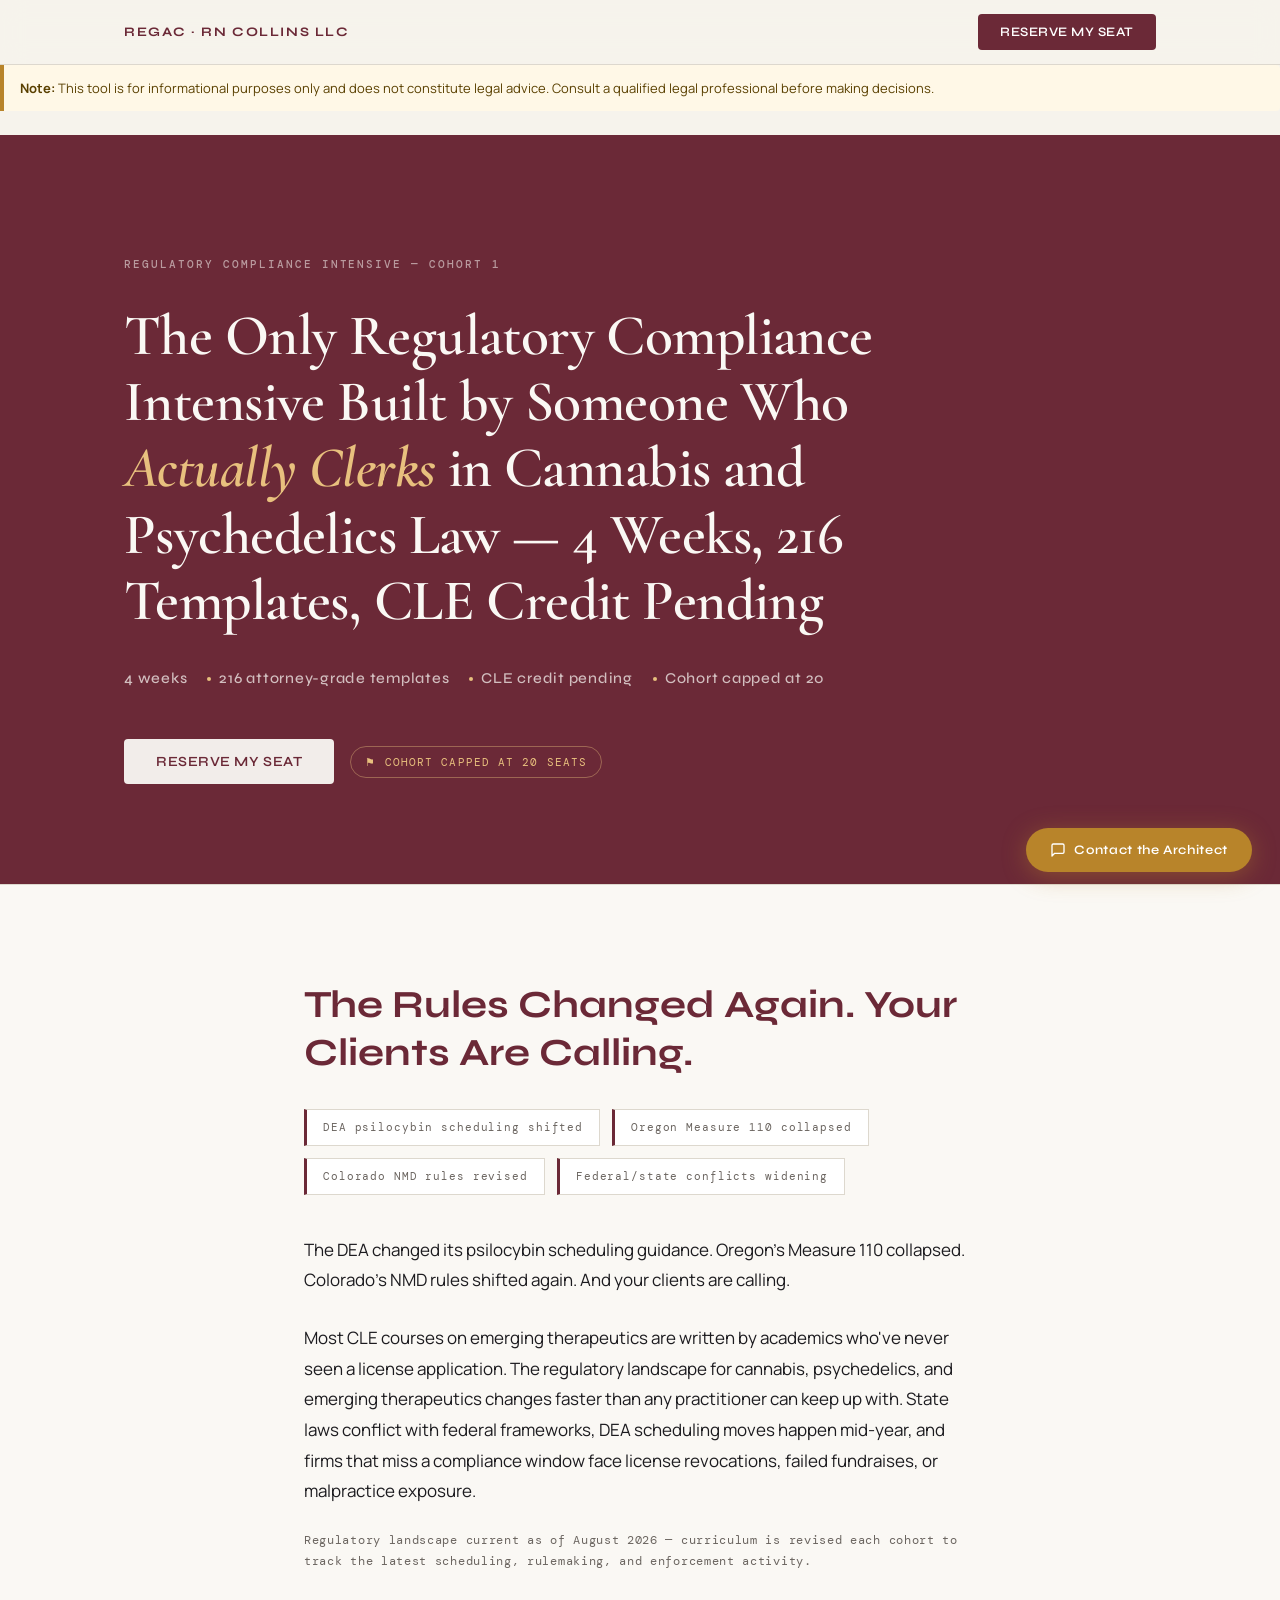
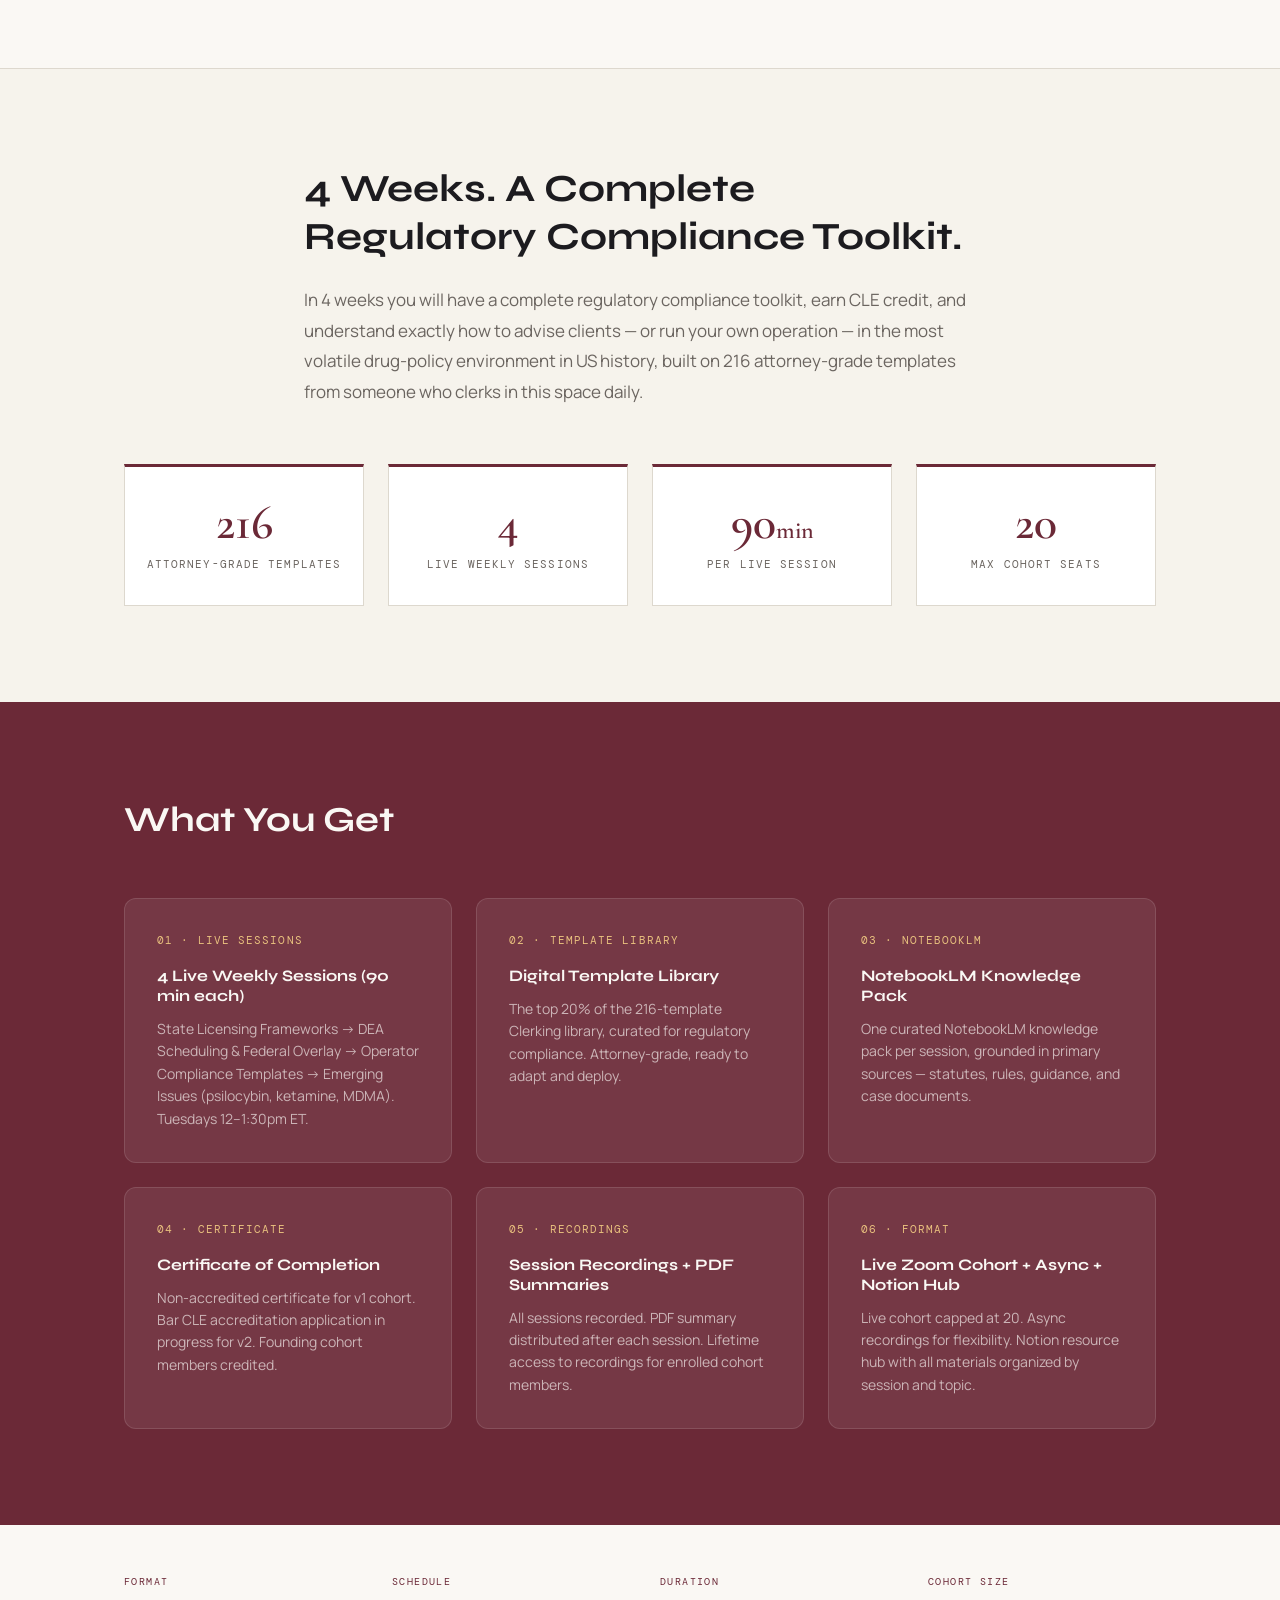
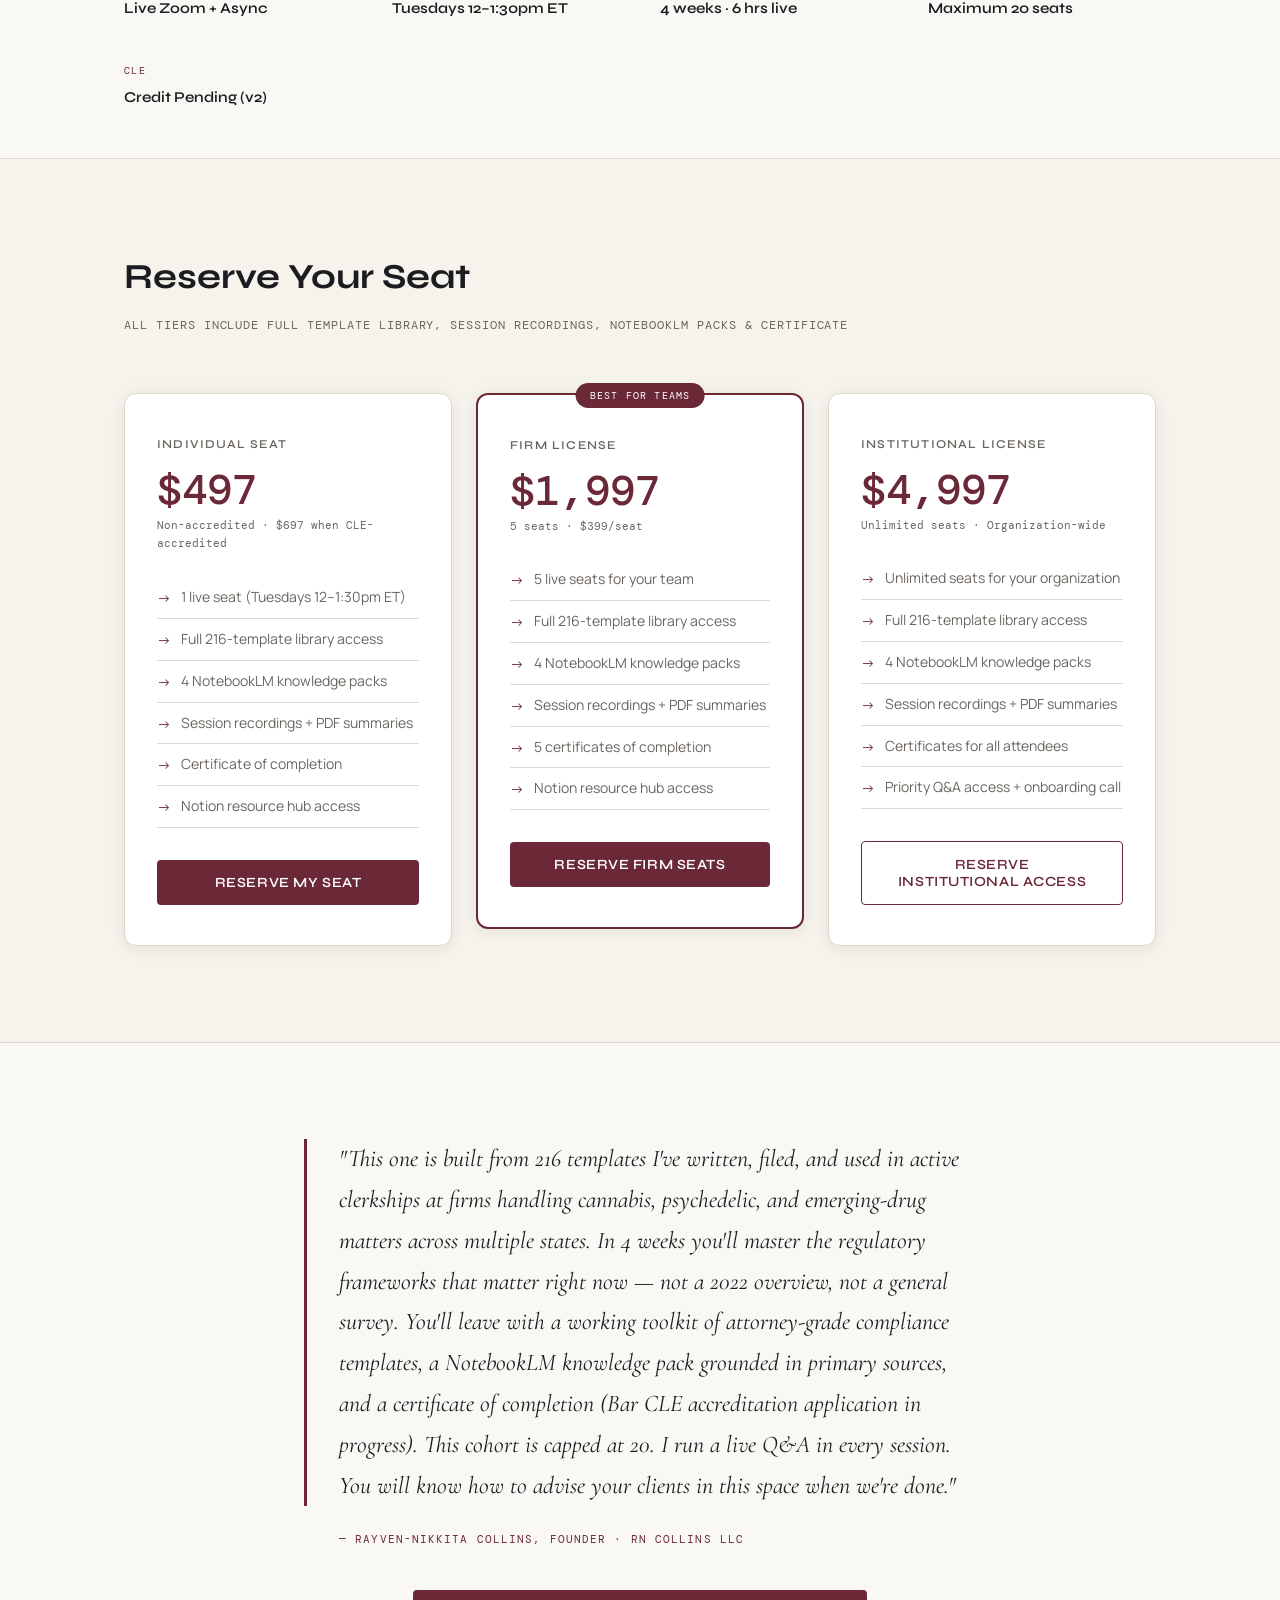
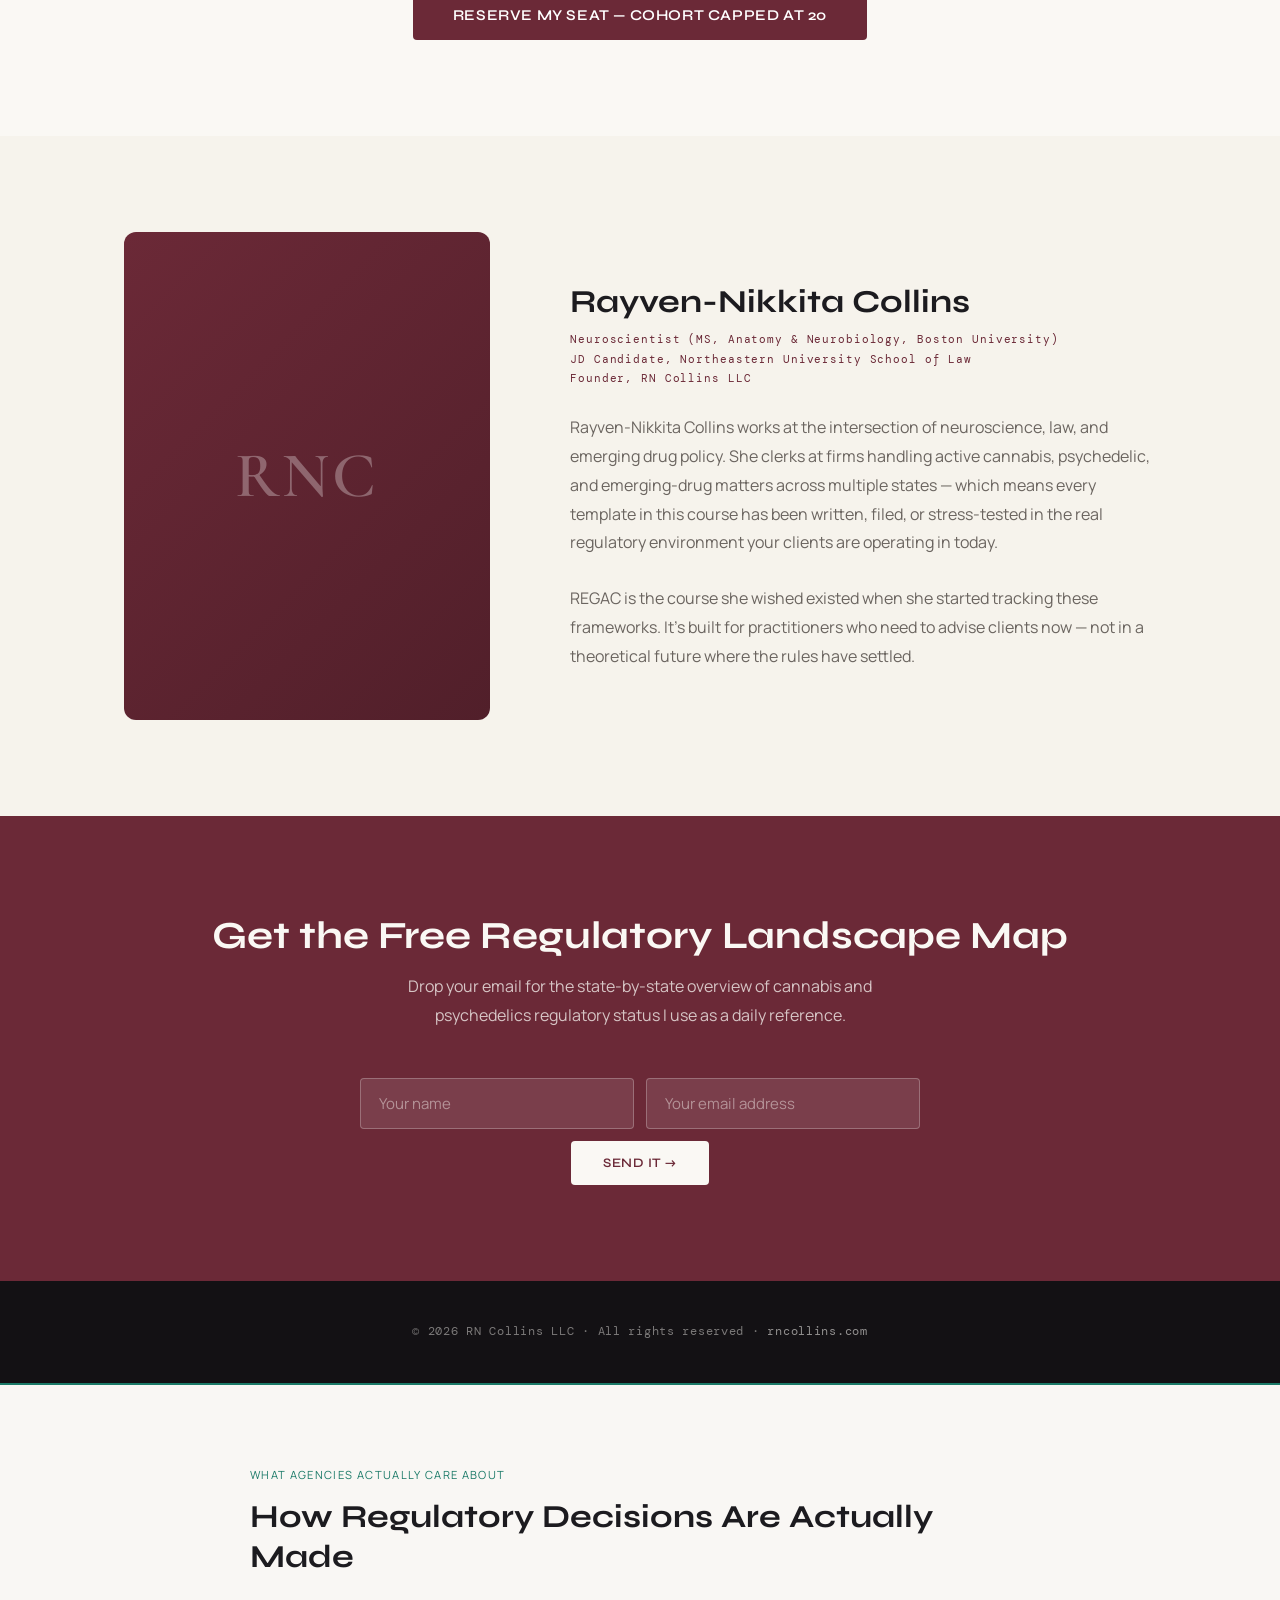
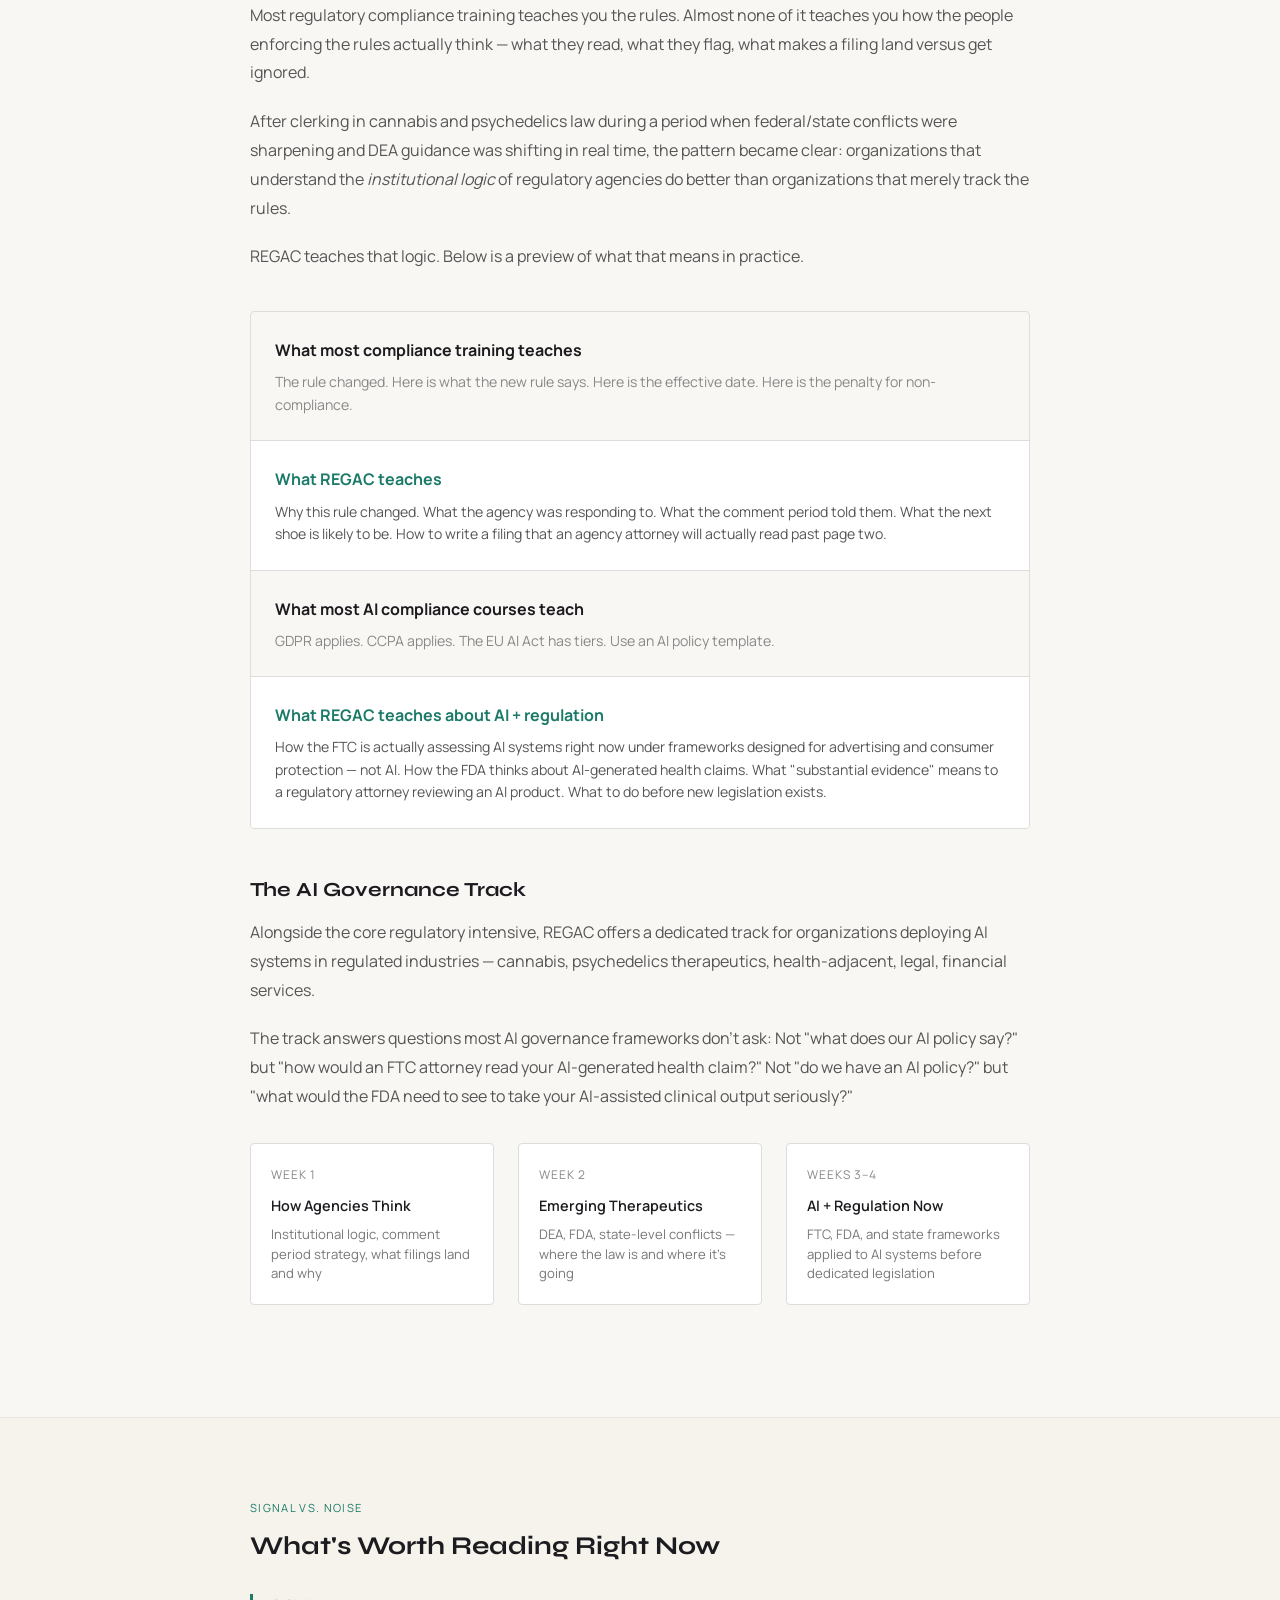
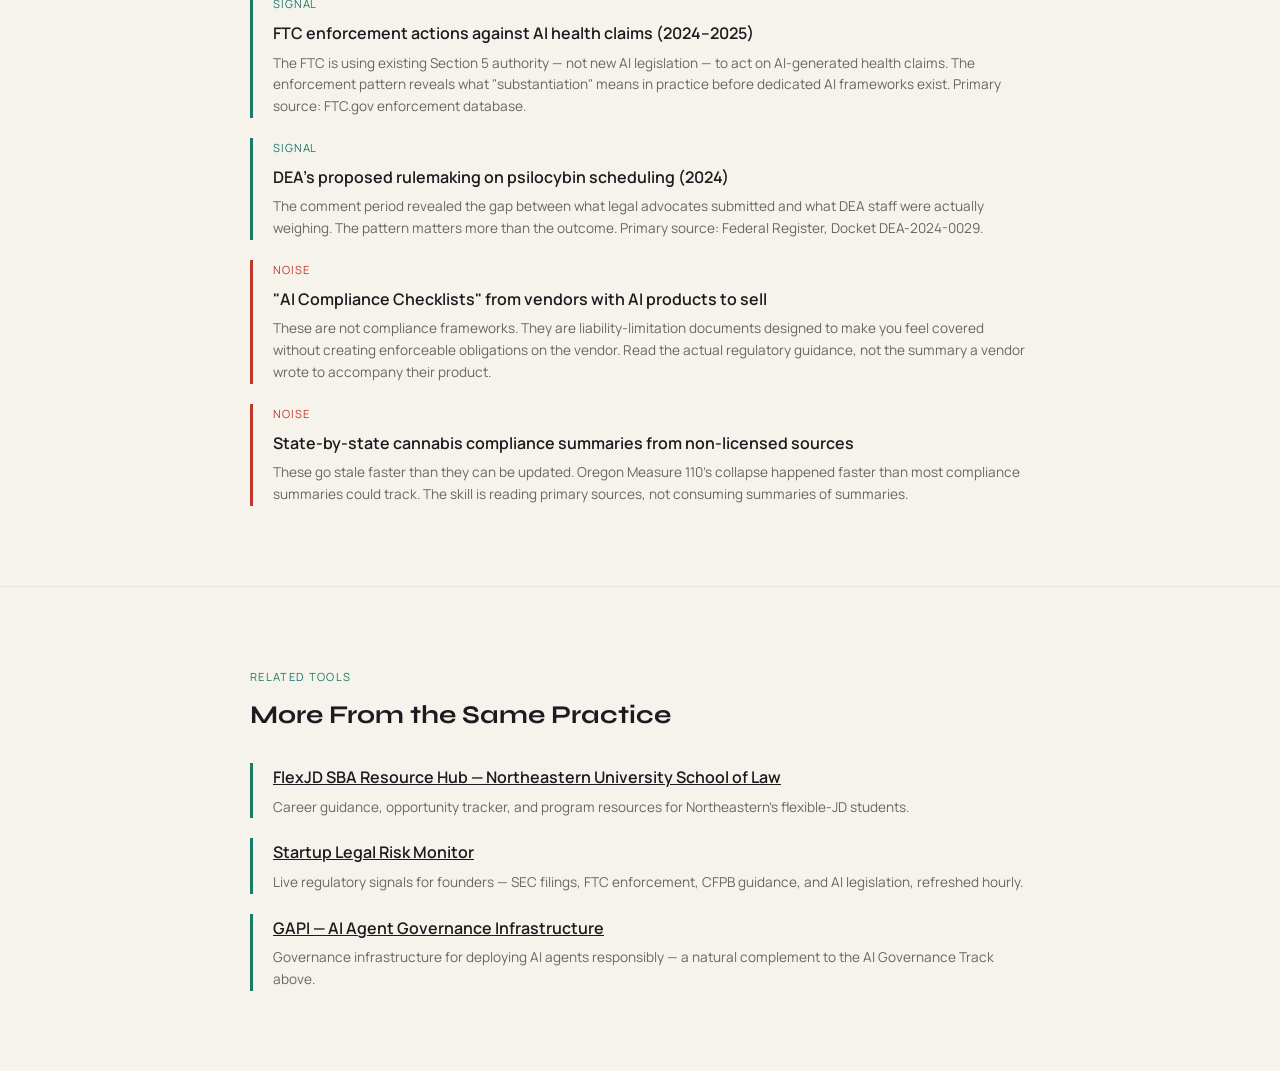
==== index.html @ f4c07471 "content: 8-dimension depth pass (freshness)" ====
<!DOCTYPE html>
<html lang="en">
<head>
  <meta charset="UTF-8" />
  <meta name="viewport" content="width=device-width, initial-scale=1.0" />
  <title>REGAC — Regulatory Compliance Intensive | RN Collins LLC</title>
  <meta name="description" content="REGAC Regulatory Compliance Intensive: a 4-week cannabis and psychedelics law program with 216 attorney-grade templates. CLE credit pending. RN Collins." />
  <meta property="og:title" content="REGAC — Regulatory Compliance Intensive | RN Collins LLC" />
  <meta property="og:description" content="REGAC Regulatory Compliance Intensive: a 4-week cannabis and psychedelics law program with 216 attorney-grade templates. CLE credit pending. RN Collins." />
  <meta property="og:type" content="website" />
  <meta property="og:url" content="https://regac-academy.vercel.app" />

  <!-- Analytics -->
  <script defer src="/_vercel/insights/script.js"></script>
  <script defer src="/_vercel/speed-insights/script.js"></script>
  <script async src="https://www.googletagmanager.com/gtag/js?id=G-XXXXXXXXXX"></script>
  <script>
    window.dataLayer = window.dataLayer || [];
    function gtag(){dataLayer.push(arguments);}
    gtag('js', new Date());
    gtag('config', 'G-XXXXXXXXXX');
  </script>

  <!-- Fonts -->
  <link rel="preconnect" href="https://fonts.googleapis.com" />
  <link rel="preconnect" href="https://fonts.gstatic.com" crossorigin />
  <link href="https://fonts.googleapis.com/css2?family=Cormorant+Garamond:ital,wght@0,300;0,400;0,500;0,600;0,700;1,400;1,600&family=Syne:wght@400;500;600;700;800&family=Manrope:wght@300;400;500;600;700&family=DM+Mono:wght@300;400;500&display=swap" rel="stylesheet" />

  <style>
    :root {
      --bg: #F6F3EC;
      --text: #1C1B1F;
      --brand: #6B2937;
      --brand-dark: #511f2a;
      --brand-light: #8a3446;
      --gold: #B8842A;
      --gold-dark: #9a6d21;
      --off-white: #FAF8F4;
      --muted: #6B6560;
      --border: #DDD8CE;
      --card-bg: #FFFFFF;
      --font-display: 'Cormorant Garamond', Georgia, serif;
      --font-ui: 'Syne', sans-serif;
      --font-body: 'Manrope', sans-serif;
      --font-mono: 'DM Mono', monospace;
      --radius: 4px;
      --radius-lg: 12px;
      --shadow: 0 2px 16px rgba(28,27,31,0.08);
      --shadow-lg: 0 8px 40px rgba(28,27,31,0.14);
    }

    *, *::before, *::after { box-sizing: border-box; margin: 0; padding: 0; }

    html { scroll-behavior: smooth; }

    body {
      background: var(--bg);
      color: var(--text);
      font-family: var(--font-body);
      font-size: 16px;
      line-height: 1.7;
      -webkit-font-smoothing: antialiased;
    }

    /* ── TYPOGRAPHY ── */
    h1 {
      font-family: var(--font-display);
      font-weight: 600;
      line-height: 1.15;
      letter-spacing: -0.01em;
    }
    h2, h3, h4 {
      font-family: var(--font-ui);
      font-weight: 700;
      line-height: 1.25;
    }
    p { line-height: 1.8; }

    /* ── LAYOUT ── */
    .container {
      max-width: 1080px;
      margin: 0 auto;
      padding: 0 24px;
    }
    .container--narrow {
      max-width: 720px;
      margin: 0 auto;
      padding: 0 24px;
    }

    section { padding: 96px 0; }

    /* ── BUTTONS ── */
    .btn {
      display: inline-flex;
      align-items: center;
      gap: 8px;
      font-family: var(--font-ui);
      font-size: 14px;
      font-weight: 600;
      letter-spacing: 0.04em;
      text-transform: uppercase;
      padding: 14px 32px;
      border-radius: var(--radius);
      border: none;
      cursor: pointer;
      transition: background 0.2s, transform 0.15s, box-shadow 0.2s;
      text-decoration: none;
    }
    .btn:active { transform: translateY(1px); }

    .btn--primary {
      background: var(--brand);
      color: #fff;
    }
    .btn--primary:hover { background: var(--brand-dark); box-shadow: 0 4px 20px rgba(107,41,55,0.35); }

    .btn--outline {
      background: transparent;
      color: var(--brand);
      border: 1.5px solid var(--brand);
    }
    .btn--outline:hover { background: var(--brand); color: #fff; }

    .btn--ghost {
      background: transparent;
      color: #fff;
      border: 1.5px solid rgba(255,255,255,0.5);
    }
    .btn--ghost:hover { background: rgba(255,255,255,0.1); }

    .btn--gold {
      background: var(--gold);
      color: #fff;
    }
    .btn--gold:hover { background: var(--gold-dark); box-shadow: 0 4px 20px rgba(184,132,42,0.35); }

    /* ── NAV ── */
    .nav {
      position: sticky;
      top: 0;
      z-index: 100;
      background: rgba(246,243,236,0.92);
      backdrop-filter: blur(12px);
      border-bottom: 1px solid var(--border);
    }
    .nav__inner {
      display: flex;
      align-items: center;
      justify-content: space-between;
      height: 64px;
    }
    .nav__logo {
      font-family: var(--font-ui);
      font-size: 13px;
      font-weight: 700;
      letter-spacing: 0.12em;
      text-transform: uppercase;
      color: var(--brand);
      text-decoration: none;
    }
    .nav__cta { font-size: 13px; padding: 10px 22px; }

    /* ── HERO ── */
    .hero {
      background: var(--brand);
      color: #FAF8F4;
      padding: 120px 0 100px;
    }
    .hero__eyebrow {
      font-family: var(--font-mono);
      font-size: 11px;
      font-weight: 500;
      letter-spacing: 0.18em;
      text-transform: uppercase;
      color: rgba(250,248,244,0.55);
      margin-bottom: 28px;
    }
    .hero h1 {
      font-size: clamp(2.2rem, 5vw, 3.6rem);
      color: #FAF8F4;
      max-width: 840px;
      margin-bottom: 32px;
    }
    .hero h1 em {
      font-style: italic;
      color: #e8c07e;
    }
    .hero__sub {
      font-family: var(--font-ui);
      font-size: 15px;
      font-weight: 500;
      letter-spacing: 0.05em;
      color: rgba(250,248,244,0.72);
      margin-bottom: 48px;
      display: flex;
      flex-wrap: wrap;
      gap: 20px;
      align-items: center;
    }
    .hero__sub span {
      display: flex;
      align-items: center;
      gap: 8px;
    }
    .hero__sub span::before {
      content: '';
      display: inline-block;
      width: 4px;
      height: 4px;
      border-radius: 50%;
      background: #e8c07e;
    }
    .hero__sub span:first-child::before { display: none; }
    .hero__actions {
      display: flex;
      gap: 16px;
      flex-wrap: wrap;
      align-items: center;
    }
    .hero__urgency {
      font-family: var(--font-mono);
      font-size: 11px;
      letter-spacing: 0.1em;
      text-transform: uppercase;
      color: #e8c07e;
      border: 1px solid rgba(232,192,126,0.4);
      padding: 6px 14px;
      border-radius: 20px;
    }

    /* ── PAIN SECTION ── */
    .pain {
      background: var(--off-white);
      border-top: 1px solid var(--border);
      border-bottom: 1px solid var(--border);
    }
    .pain h2 {
      font-size: clamp(1.6rem, 3vw, 2.4rem);
      color: var(--brand);
      margin-bottom: 32px;
    }
    .pain p { color: var(--text); font-size: 17px; }
    .pain__ticker {
      display: flex;
      flex-wrap: wrap;
      gap: 12px;
      margin-bottom: 40px;
    }
    .ticker-pill {
      font-family: var(--font-mono);
      font-size: 11px;
      letter-spacing: 0.08em;
      background: #fff;
      border: 1px solid var(--border);
      border-left: 3px solid var(--brand);
      padding: 8px 16px;
      color: var(--muted);
    }

    /* ── PROMISE SECTION ── */
    .promise {
      background: var(--bg);
    }
    .promise h2 {
      font-size: clamp(1.6rem, 3vw, 2.4rem);
      margin-bottom: 24px;
    }
    .promise p { font-size: 17px; color: var(--muted); }
    .promise__stat-row {
      display: grid;
      grid-template-columns: repeat(auto-fit, minmax(160px, 1fr));
      gap: 24px;
      margin-top: 56px;
    }
    .stat-card {
      text-align: center;
      padding: 32px 16px;
      background: var(--card-bg);
      border: 1px solid var(--border);
      border-top: 3px solid var(--brand);
    }
    .stat-card__number {
      font-family: var(--font-display);
      font-size: 3rem;
      font-weight: 600;
      color: var(--brand);
      line-height: 1;
      margin-bottom: 8px;
    }
    .stat-card__label {
      font-family: var(--font-mono);
      font-size: 11px;
      letter-spacing: 0.1em;
      text-transform: uppercase;
      color: var(--muted);
    }

    /* ── DELIVERABLES ── */
    .deliverables { background: var(--brand); color: #FAF8F4; }
    .deliverables h2 {
      font-size: clamp(1.6rem, 3vw, 2.2rem);
      color: #FAF8F4;
      margin-bottom: 56px;
    }
    .deliverables__grid {
      display: grid;
      grid-template-columns: repeat(auto-fit, minmax(300px, 1fr));
      gap: 24px;
    }
    .deliv-card {
      background: rgba(255,255,255,0.07);
      border: 1px solid rgba(255,255,255,0.12);
      padding: 32px;
      border-radius: var(--radius-lg);
      transition: background 0.2s;
    }
    .deliv-card:hover { background: rgba(255,255,255,0.11); }
    .deliv-card__icon {
      font-family: var(--font-mono);
      font-size: 11px;
      letter-spacing: 0.1em;
      text-transform: uppercase;
      color: #e8c07e;
      margin-bottom: 16px;
    }
    .deliv-card h3 {
      font-size: 16px;
      color: #FAF8F4;
      margin-bottom: 12px;
      font-family: var(--font-ui);
    }
    .deliv-card p {
      font-size: 14px;
      color: rgba(250,248,244,0.65);
      line-height: 1.6;
    }

    /* ── FORMAT BANNER ── */
    .format-banner {
      background: var(--off-white);
      padding: 48px 0;
      border-bottom: 1px solid var(--border);
    }
    .format-banner__inner {
      display: flex;
      flex-wrap: wrap;
      gap: 40px;
      align-items: flex-start;
    }
    .format-item {
      flex: 1;
      min-width: 200px;
    }
    .format-item__label {
      font-family: var(--font-mono);
      font-size: 10px;
      letter-spacing: 0.14em;
      text-transform: uppercase;
      color: var(--brand);
      margin-bottom: 6px;
    }
    .format-item__value {
      font-family: var(--font-ui);
      font-size: 15px;
      font-weight: 600;
      color: var(--text);
    }

    /* ── PRICING ── */
    .pricing { background: var(--bg); }
    .pricing h2 {
      font-size: clamp(1.6rem, 3vw, 2.2rem);
      margin-bottom: 16px;
    }
    .pricing__sub {
      font-family: var(--font-mono);
      font-size: 12px;
      letter-spacing: 0.08em;
      text-transform: uppercase;
      color: var(--muted);
      margin-bottom: 56px;
    }
    .pricing__grid {
      display: grid;
      grid-template-columns: repeat(auto-fit, minmax(280px, 1fr));
      gap: 24px;
      align-items: start;
    }
    .price-card {
      background: var(--card-bg);
      border: 1px solid var(--border);
      padding: 40px 32px;
      border-radius: var(--radius-lg);
      box-shadow: var(--shadow);
      transition: box-shadow 0.2s, transform 0.2s;
      position: relative;
    }
    .price-card:hover { box-shadow: var(--shadow-lg); transform: translateY(-3px); }
    .price-card--featured {
      border-color: var(--brand);
      border-width: 2px;
    }
    .price-card__badge {
      position: absolute;
      top: -12px;
      left: 50%;
      transform: translateX(-50%);
      background: var(--brand);
      color: #fff;
      font-family: var(--font-mono);
      font-size: 10px;
      letter-spacing: 0.12em;
      text-transform: uppercase;
      padding: 4px 14px;
      border-radius: 20px;
      white-space: nowrap;
    }
    .price-card__tier {
      font-family: var(--font-ui);
      font-size: 12px;
      font-weight: 600;
      letter-spacing: 0.1em;
      text-transform: uppercase;
      color: var(--muted);
      margin-bottom: 16px;
    }
    .price-card__price {
      font-family: var(--font-mono);
      font-size: 2.6rem;
      font-weight: 500;
      color: var(--brand);
      line-height: 1;
      margin-bottom: 4px;
    }
    .price-card__note {
      font-family: var(--font-mono);
      font-size: 11px;
      color: var(--muted);
      margin-bottom: 24px;
    }
    .price-card__features {
      list-style: none;
      margin-bottom: 32px;
    }
    .price-card__features li {
      font-size: 14px;
      color: var(--muted);
      padding: 8px 0;
      border-bottom: 1px solid var(--border);
      display: flex;
      align-items: flex-start;
      gap: 10px;
    }
    .price-card__features li::before {
      content: '→';
      color: var(--brand);
      flex-shrink: 0;
      margin-top: 1px;
    }
    .price-card .btn { width: 100%; justify-content: center; }

    /* ── PULL QUOTE ── */
    .pullquote { background: var(--off-white); border-top: 1px solid var(--border); }
    .pullquote blockquote {
      font-family: var(--font-display);
      font-size: clamp(1.15rem, 2.5vw, 1.5rem);
      font-style: italic;
      line-height: 1.7;
      color: var(--text);
      border-left: 3px solid var(--brand);
      padding-left: 32px;
      margin-bottom: 24px;
    }
    .pullquote__attr {
      font-family: var(--font-mono);
      font-size: 11px;
      letter-spacing: 0.1em;
      text-transform: uppercase;
      color: var(--brand);
      padding-left: 35px;
    }

    /* ── ABOUT ── */
    .about { background: var(--bg); }
    .about__inner {
      display: grid;
      grid-template-columns: 1fr 1.6fr;
      gap: 80px;
      align-items: center;
    }
    .about__left {}
    .about__avatar-placeholder {
      width: 100%;
      aspect-ratio: 3/4;
      background: linear-gradient(135deg, var(--brand) 0%, var(--brand-dark) 100%);
      border-radius: var(--radius-lg);
      display: flex;
      align-items: center;
      justify-content: center;
      font-family: var(--font-display);
      font-size: 4rem;
      font-weight: 600;
      color: rgba(255,255,255,0.3);
      letter-spacing: 0.05em;
    }
    .about h2 {
      font-size: clamp(1.4rem, 3vw, 2rem);
      margin-bottom: 8px;
    }
    .about__credentials {
      font-family: var(--font-mono);
      font-size: 11px;
      letter-spacing: 0.08em;
      color: var(--brand);
      margin-bottom: 24px;
      line-height: 1.8;
    }
    .about p { font-size: 16px; color: var(--muted); }

    /* ── EMAIL CAPTURE ── */
    .email-capture { background: var(--brand); color: #FAF8F4; text-align: center; }
    .email-capture h2 {
      font-size: clamp(1.6rem, 3vw, 2.4rem);
      color: #FAF8F4;
      margin-bottom: 12px;
    }
    .email-capture__sub {
      font-size: 16px;
      color: rgba(250,248,244,0.75);
      margin-bottom: 48px;
      max-width: 540px;
      margin-left: auto;
      margin-right: auto;
    }
    .capture-form {
      display: flex;
      flex-wrap: wrap;
      gap: 12px;
      justify-content: center;
      max-width: 560px;
      margin: 0 auto;
    }
    .capture-form input {
      flex: 1;
      min-width: 200px;
      padding: 14px 18px;
      border: 1px solid rgba(255,255,255,0.25);
      background: rgba(255,255,255,0.1);
      color: #FAF8F4;
      font-family: var(--font-body);
      font-size: 15px;
      border-radius: var(--radius);
      outline: none;
      transition: border-color 0.2s, background 0.2s;
    }
    .capture-form input::placeholder { color: rgba(250,248,244,0.45); }
    .capture-form input:focus {
      border-color: rgba(255,255,255,0.6);
      background: rgba(255,255,255,0.14);
    }
    .capture-form .btn {
      background: #FAF8F4;
      color: var(--brand);
      font-size: 13px;
      white-space: nowrap;
    }
    .capture-form .btn:hover { background: #fff; }
    .success-msg {
      display: none;
      font-family: var(--font-mono);
      font-size: 13px;
      letter-spacing: 0.06em;
      color: #e8c07e;
      margin-top: 20px;
      padding: 12px 20px;
      border: 1px solid rgba(232,192,126,0.4);
      border-radius: var(--radius);
      background: rgba(232,192,126,0.08);
    }

    /* ── FOOTER ── */
    footer {
      background: #131114;
      color: rgba(250,248,244,0.45);
      text-align: center;
      padding: 40px 24px;
    }
    footer p {
      font-family: var(--font-mono);
      font-size: 12px;
      letter-spacing: 0.06em;
    }
    footer a { color: rgba(250,248,244,0.55); text-decoration: none; }
    footer a:hover { color: #FAF8F4; }

    /* ── FIXED CONTACT BUTTON ── */
    .contact-fab {
      position: fixed;
      bottom: 28px;
      right: 28px;
      z-index: 200;
      background: var(--gold);
      color: #fff;
      font-family: var(--font-ui);
      font-size: 13px;
      font-weight: 600;
      letter-spacing: 0.05em;
      padding: 14px 24px;
      border-radius: 40px;
      border: none;
      cursor: pointer;
      box-shadow: 0 4px 24px rgba(184,132,42,0.4);
      transition: background 0.2s, box-shadow 0.2s, transform 0.15s;
      display: flex;
      align-items: center;
      gap: 8px;
    }
    .contact-fab:hover {
      background: var(--gold-dark);
      box-shadow: 0 6px 32px rgba(184,132,42,0.5);
      transform: translateY(-2px);
    }
    .contact-fab svg { width: 16px; height: 16px; }

    /* ── MODAL ── */
    .modal-overlay {
      display: none;
      position: fixed;
      inset: 0;
      z-index: 300;
      background: rgba(28,27,31,0.55);
      backdrop-filter: blur(6px);
      align-items: center;
      justify-content: center;
      padding: 20px;
    }
    .modal-overlay.is-open { display: flex; }

    .modal {
      background: var(--off-white);
      border-radius: var(--radius-lg);
      padding: 48px 40px;
      width: 100%;
      max-width: 480px;
      position: relative;
      box-shadow: 0 24px 80px rgba(28,27,31,0.25);
      animation: modalIn 0.22s ease;
    }
    @keyframes modalIn {
      from { opacity: 0; transform: translateY(16px) scale(0.98); }
      to { opacity: 1; transform: translateY(0) scale(1); }
    }
    .modal__close {
      position: absolute;
      top: 16px;
      right: 16px;
      width: 32px;
      height: 32px;
      background: none;
      border: none;
      cursor: pointer;
      color: var(--muted);
      font-size: 20px;
      display: flex;
      align-items: center;
      justify-content: center;
      border-radius: 50%;
      transition: background 0.15s, color 0.15s;
    }
    .modal__close:hover { background: var(--border); color: var(--text); }
    .modal__eyebrow {
      font-family: var(--font-mono);
      font-size: 10px;
      letter-spacing: 0.14em;
      text-transform: uppercase;
      color: var(--brand);
      margin-bottom: 10px;
    }
    .modal h2 {
      font-size: 1.5rem;
      margin-bottom: 8px;
    }
    .modal__sub {
      font-size: 14px;
      color: var(--muted);
      margin-bottom: 32px;
      line-height: 1.6;
    }
    .modal__urgency {
      font-family: var(--font-mono);
      font-size: 11px;
      letter-spacing: 0.08em;
      background: rgba(107,41,55,0.07);
      border: 1px solid rgba(107,41,55,0.2);
      color: var(--brand);
      padding: 8px 14px;
      border-radius: var(--radius);
      margin-bottom: 24px;
      text-align: center;
    }

    /* Form styles */
    .form-group { margin-bottom: 16px; }
    .form-group label {
      display: block;
      font-family: var(--font-ui);
      font-size: 12px;
      font-weight: 600;
      letter-spacing: 0.06em;
      text-transform: uppercase;
      color: var(--text);
      margin-bottom: 6px;
    }
    .form-group label span { color: var(--muted); font-weight: 400; }
    .form-group input,
    .form-group textarea {
      width: 100%;
      padding: 12px 16px;
      border: 1px solid var(--border);
      background: #fff;
      font-family: var(--font-body);
      font-size: 15px;
      color: var(--text);
      border-radius: var(--radius);
      outline: none;
      transition: border-color 0.2s;
    }
    .form-group input:focus,
    .form-group textarea:focus { border-color: var(--brand); }
    .form-group textarea { min-height: 100px; resize: vertical; }
    .modal .btn { width: 100%; justify-content: center; margin-top: 4px; }

    .modal__success {
      display: none;
      text-align: center;
      padding: 20px 0;
    }
    .modal__success__icon {
      font-size: 2.5rem;
      margin-bottom: 16px;
    }
    .modal__success h3 {
      font-family: var(--font-ui);
      font-size: 1.2rem;
      margin-bottom: 8px;
    }
    .modal__success p { font-size: 14px; color: var(--muted); }

    .modal__error {
      display: none;
      font-size: 13px;
      color: #c0392b;
      margin-top: 8px;
      padding: 8px 12px;
      background: #fdf0ef;
      border: 1px solid #f5c6c3;
      border-radius: var(--radius);
    }

    /* ── RESPONSIVE ── */
    @media (max-width: 768px) {
      section { padding: 72px 0; }
      .hero { padding: 80px 0 72px; }
      .about__inner { grid-template-columns: 1fr; gap: 40px; }
      .about__avatar-placeholder { aspect-ratio: 3/2; max-height: 280px; }
      .modal { padding: 36px 24px; }
      .contact-fab { bottom: 20px; right: 20px; }
      .nav__logo { font-size: 11px; }
    }
    @media (max-width: 480px) {
      .hero h1 { font-size: 1.85rem; }
      .pricing__grid { grid-template-columns: 1fr; }
      .deliverables__grid { grid-template-columns: 1fr; }
    }
  </style>
<script>(function(){var p=new URLSearchParams(location.search),u={};['utm_source','utm_medium','utm_campaign','utm_content','utm_term'].forEach(function(k){if(p.get(k))u[k]=p.get(k);});if(Object.keys(u).length)sessionStorage.setItem('rn_utm',JSON.stringify(u));window._getUTM=function(){try{return JSON.parse(sessionStorage.getItem('rn_utm')||'{}')}catch(e){return{}}};window.addEventListener('load',function(){fetch('/api/track',{method:'POST',headers:{'Content-Type':'application/json'},body:JSON.stringify({event:'page_view',source:'regac-academy',referrer:document.referrer||'direct',utm:window._getUTM()})}).catch(function(){});}); var ms=[25,50,75,90],fired={};window.addEventListener('scroll',function(){var h=document.body.scrollHeight-window.innerHeight;if(h<=0)return;var pct=Math.round((window.scrollY/h)*100);ms.forEach(function(m){if(pct>=m&&!fired[m]){fired[m]=1;fetch('/api/track',{method:'POST',headers:{'Content-Type':'application/json'},body:JSON.stringify({event:'scroll_depth',source:'regac-academy',depth:m+'%'})}).catch(function(){});}});},{{passive:true}});})()</script>
<script type="application/ld+json">{"@context": "https://schema.org", "@graph": [{"@type": "Person", "@id": "https://rn-portfolio-khaki.vercel.app/#rn-collins", "name": "RN Collins", "jobTitle": "AI Educator & Consultant", "url": "https://rn-portfolio-khaki.vercel.app", "sameAs": ["https://linkedin.com/in/rn-collins"]}, {"@type": "WebPage", "name": "REGAC \u2014 Regulatory Compliance Intensive | RN Collins LLC \u2014 RN Collins", "url": "https://regac-academy.vercel.app/", "author": {"@id": "https://rn-portfolio-khaki.vercel.app/#rn-collins"}}]}</script>
<link rel="sitemap" type="application/xml" href="/sitemap.xml"/>
</head>
<body>

<!-- ── NAV ── -->
<nav class="nav">
  <div class="container nav__inner">
    <a href="#" class="nav__logo">REGAC · RN Collins LLC</a>
    <button class="btn btn--primary nav__cta" onclick="openEnrollModal()">Reserve My Seat</button>
  </div>
</nav>
<div style="background:#FFF8E7;border-left:4px solid #B8842A;padding:12px 16px;margin-bottom:24px;font-size:13px;color:#5A4000;border-radius:0 4px 4px 0;">
  <strong>Note:</strong> This tool is for informational purposes only and does not constitute legal advice. Consult a qualified legal professional before making decisions.
</div>

<!-- ── HERO ── -->
<section class="hero">
  <div class="container">
    <p class="hero__eyebrow">Regulatory Compliance Intensive — Cohort 1</p>
    <h1>The Only Regulatory Compliance Intensive Built by Someone Who <em>Actually Clerks</em> in Cannabis and Psychedelics Law — 4 Weeks, 216 Templates, CLE Credit Pending</h1>
    <div class="hero__sub">
      <span>4 weeks</span>
      <span>216 attorney-grade templates</span>
      <span>CLE credit pending</span>
      <span>Cohort capped at 20</span>
    </div>
    <div class="hero__actions">
      <button class="btn btn--ghost" style="background:rgba(250,248,244,0.95);color:var(--brand);border:none;font-size:14px;" onclick="openEnrollModal()">Reserve My Seat</button>
      <span class="hero__urgency">⚑ Cohort capped at 20 seats</span>
    </div>
  </div>
</section>

<!-- ── PAIN / PROBLEM ── -->
<section class="pain">
  <div class="container--narrow">
    <h2>The Rules Changed Again. Your Clients Are Calling.</h2>
    <div class="pain__ticker">
      <div class="ticker-pill">DEA psilocybin scheduling shifted</div>
      <div class="ticker-pill">Oregon Measure 110 collapsed</div>
      <div class="ticker-pill">Colorado NMD rules revised</div>
      <div class="ticker-pill">Federal/state conflicts widening</div>
    </div>
    <p>The DEA changed its psilocybin scheduling guidance. Oregon's Measure 110 collapsed. Colorado's NMD rules shifted again. And your clients are calling.</p>
    <br />
    <p>Most CLE courses on emerging therapeutics are written by academics who've never seen a license application. The regulatory landscape for cannabis, psychedelics, and emerging therapeutics changes faster than any practitioner can keep up with. State laws conflict with federal frameworks, DEA scheduling moves happen mid-year, and firms that miss a compliance window face license revocations, failed fundraises, or malpractice exposure.</p>
    <p style="font-family:var(--font-mono);font-size:.72rem;letter-spacing:.06em;color:var(--muted);margin-top:1.5rem">Regulatory landscape current as of August 2026 — curriculum is revised each cohort to track the latest scheduling, rulemaking, and enforcement activity.</p>
  </div>
</section>

<!-- ── PROMISE ── -->
<section class="promise">
  <div class="container--narrow">
    <h2>4 Weeks. A Complete Regulatory Compliance Toolkit.</h2>
    <p>In 4 weeks you will have a complete regulatory compliance toolkit, earn CLE credit, and understand exactly how to advise clients — or run your own operation — in the most volatile drug-policy environment in US history, built on 216 attorney-grade templates from someone who clerks in this space daily.</p>
  </div>
  <div class="container">
    <div class="promise__stat-row">
      <div class="stat-card">
        <div class="stat-card__number">216</div>
        <div class="stat-card__label">Attorney-grade templates</div>
      </div>
      <div class="stat-card">
        <div class="stat-card__number">4</div>
        <div class="stat-card__label">Live weekly sessions</div>
      </div>
      <div class="stat-card">
        <div class="stat-card__number">90<span style="font-size:1.5rem">min</span></div>
        <div class="stat-card__label">Per live session</div>
      </div>
      <div class="stat-card">
        <div class="stat-card__number">20</div>
        <div class="stat-card__label">Max cohort seats</div>
      </div>
    </div>
  </div>
</section>

<!-- ── DELIVERABLES ── -->
<section class="deliverables">
  <div class="container">
    <h2>What You Get</h2>
    <div class="deliverables__grid">
      <div class="deliv-card">
        <div class="deliv-card__icon">01 · Live Sessions</div>
        <h3>4 Live Weekly Sessions (90 min each)</h3>
        <p>State Licensing Frameworks → DEA Scheduling &amp; Federal Overlay → Operator Compliance Templates → Emerging Issues (psilocybin, ketamine, MDMA). Tuesdays 12–1:30pm ET.</p>
      </div>
      <div class="deliv-card">
        <div class="deliv-card__icon">02 · Template Library</div>
        <h3>Digital Template Library</h3>
        <p>The top 20% of the 216-template Clerking library, curated for regulatory compliance. Attorney-grade, ready to adapt and deploy.</p>
      </div>
      <div class="deliv-card">
        <div class="deliv-card__icon">03 · NotebookLM</div>
        <h3>NotebookLM Knowledge Pack</h3>
        <p>One curated NotebookLM knowledge pack per session, grounded in primary sources — statutes, rules, guidance, and case documents.</p>
      </div>
      <div class="deliv-card">
        <div class="deliv-card__icon">04 · Certificate</div>
        <h3>Certificate of Completion</h3>
        <p>Non-accredited certificate for v1 cohort. Bar CLE accreditation application in progress for v2. Founding cohort members credited.</p>
      </div>
      <div class="deliv-card">
        <div class="deliv-card__icon">05 · Recordings</div>
        <h3>Session Recordings + PDF Summaries</h3>
        <p>All sessions recorded. PDF summary distributed after each session. Lifetime access to recordings for enrolled cohort members.</p>
      </div>
      <div class="deliv-card">
        <div class="deliv-card__icon">06 · Format</div>
        <h3>Live Zoom Cohort + Async + Notion Hub</h3>
        <p>Live cohort capped at 20. Async recordings for flexibility. Notion resource hub with all materials organized by session and topic.</p>
      </div>
    </div>
  </div>
</section>

<!-- ── FORMAT BANNER ── -->
<div class="format-banner">
  <div class="container format-banner__inner">
    <div class="format-item">
      <div class="format-item__label">Format</div>
      <div class="format-item__value">Live Zoom + Async</div>
    </div>
    <div class="format-item">
      <div class="format-item__label">Schedule</div>
      <div class="format-item__value">Tuesdays 12–1:30pm ET</div>
    </div>
    <div class="format-item">
      <div class="format-item__label">Duration</div>
      <div class="format-item__value">4 weeks · 6 hrs live</div>
    </div>
    <div class="format-item">
      <div class="format-item__label">Cohort size</div>
      <div class="format-item__value">Maximum 20 seats</div>
    </div>
    <div class="format-item">
      <div class="format-item__label">CLE</div>
      <div class="format-item__value">Credit Pending (v2)</div>
    </div>
  </div>
</div>

<!-- ── PRICING ── -->
<section class="pricing">
  <div class="container">
    <h2>Reserve Your Seat</h2>
    <p class="pricing__sub">All tiers include full template library, session recordings, NotebookLM packs &amp; certificate</p>
    <div class="pricing__grid">
      <div class="price-card">
        <div class="price-card__tier">Individual Seat</div>
        <div class="price-card__price">$497</div>
        <div class="price-card__note">Non-accredited · $697 when CLE-accredited</div>
        <ul class="price-card__features">
          <li>1 live seat (Tuesdays 12–1:30pm ET)</li>
          <li>Full 216-template library access</li>
          <li>4 NotebookLM knowledge packs</li>
          <li>Session recordings + PDF summaries</li>
          <li>Certificate of completion</li>
          <li>Notion resource hub access</li>
        </ul>
        <button class="btn btn--primary" onclick="openEnrollModal()">Reserve My Seat</button>
      </div>
      <div class="price-card price-card--featured">
        <div class="price-card__badge">Best for teams</div>
        <div class="price-card__tier">Firm License</div>
        <div class="price-card__price">$1,997</div>
        <div class="price-card__note">5 seats · $399/seat</div>
        <ul class="price-card__features">
          <li>5 live seats for your team</li>
          <li>Full 216-template library access</li>
          <li>4 NotebookLM knowledge packs</li>
          <li>Session recordings + PDF summaries</li>
          <li>5 certificates of completion</li>
          <li>Notion resource hub access</li>
        </ul>
        <button class="btn btn--primary" onclick="openEnrollModal()">Reserve Firm Seats</button>
      </div>
      <div class="price-card">
        <div class="price-card__tier">Institutional License</div>
        <div class="price-card__price">$4,997</div>
        <div class="price-card__note">Unlimited seats · Organization-wide</div>
        <ul class="price-card__features">
          <li>Unlimited seats for your organization</li>
          <li>Full 216-template library access</li>
          <li>4 NotebookLM knowledge packs</li>
          <li>Session recordings + PDF summaries</li>
          <li>Certificates for all attendees</li>
          <li>Priority Q&amp;A access + onboarding call</li>
        </ul>
        <button class="btn btn--outline" onclick="openEnrollModal()">Reserve Institutional Access</button>
      </div>
    </div>
  </div>
</section>

<!-- ── PULL QUOTE / ABOUT THE OFFER ── -->
<section class="pullquote">
  <div class="container--narrow">
    <blockquote>
      "This one is built from 216 templates I've written, filed, and used in active clerkships at firms handling cannabis, psychedelic, and emerging-drug matters across multiple states. In 4 weeks you'll master the regulatory frameworks that matter right now — not a 2022 overview, not a general survey. You'll leave with a working toolkit of attorney-grade compliance templates, a NotebookLM knowledge pack grounded in primary sources, and a certificate of completion (Bar CLE accreditation application in progress). This cohort is capped at 20. I run a live Q&amp;A in every session. You will know how to advise your clients in this space when we're done."
    </blockquote>
    <p class="pullquote__attr">— Rayven-Nikkita Collins, Founder · RN Collins LLC</p>
    <div style="margin-top:40px;text-align:center;">
      <button class="btn btn--primary" style="font-size:15px;padding:16px 40px;" onclick="openEnrollModal()">Reserve My Seat — Cohort Capped at 20</button>
    </div>
  </div>
</section>

<!-- ── ABOUT ── -->
<section class="about">
  <div class="container">
    <div class="about__inner">
      <div class="about__left">
        <div class="about__avatar-placeholder">RNC</div>
      </div>
      <div class="about__right">
        <h2>Rayven-Nikkita Collins</h2>
        <div class="about__credentials">
          Neuroscientist (MS, Anatomy &amp; Neurobiology, Boston University)<br />
          JD Candidate, Northeastern University School of Law<br />
          Founder, RN Collins LLC
        </div>
        <p>Rayven-Nikkita Collins works at the intersection of neuroscience, law, and emerging drug policy. She clerks at firms handling active cannabis, psychedelic, and emerging-drug matters across multiple states — which means every template in this course has been written, filed, or stress-tested in the real regulatory environment your clients are operating in today.</p>
        <br />
        <p>REGAC is the course she wished existed when she started tracking these frameworks. It's built for practitioners who need to advise clients now — not in a theoretical future where the rules have settled.</p>
      </div>
    </div>
  </div>
</section>

<!-- ── EMAIL CAPTURE ── -->
<section class="email-capture">
  <div class="container">
    <h2>Get the Free Regulatory Landscape Map</h2>
    <p class="email-capture__sub">Drop your email for the state-by-state overview of cannabis and psychedelics regulatory status I use as a daily reference.</p>
    <form class="capture-form" id="captureForm" onsubmit="handleCapture(event)">
      <input type="text" name="name" placeholder="Your name" autocomplete="name" />
      <input type="email" name="email" placeholder="Your email address" required autocomplete="email" />
      <button type="submit" class="btn">Send It →</button>
    </form>
    <div class="success-msg" id="captureSuccess">✓ &nbsp;You're on the list — check your inbox shortly.</div>
  </div>
</section>

<!-- ── FOOTER ── -->
<footer>
  <p>© 2026 RN Collins LLC · All rights reserved · <a href="https://rncollins.com">rncollins.com</a></p>
</footer>

<!-- ── FIXED CONTACT FAB ── -->
<button class="contact-fab" onclick="openContactModal()">
  <svg viewBox="0 0 24 24" fill="none" stroke="currentColor" stroke-width="2" stroke-linecap="round" stroke-linejoin="round">
    <path d="M21 15a2 2 0 0 1-2 2H7l-4 4V5a2 2 0 0 1 2-2h14a2 2 0 0 1 2 2z"></path>
  </svg>
  Contact the Architect
</button>

<!-- ── ENROLL MODAL ── -->
<div class="modal-overlay" id="enrollModal" onclick="handleOverlayClick(event, 'enrollModal')">
  <div class="modal">
    <button class="modal__close" onclick="closeModal('enrollModal')">✕</button>
    <div id="enrollForm">
      <p class="modal__eyebrow">REGAC — Reserve Your Seat</p>
      <h2>Join the Founding Cohort</h2>
      <p class="modal__sub">Complete your reservation below. You'll be redirected to payment after your seat is confirmed.</p>
      <div class="modal__urgency">⚑ Cohort capped at 20 — founding rate locks in at checkout</div>
      <form onsubmit="handleEnroll(event)">
        <div class="form-group">
          <label>Full Name</label>
          <input type="text" id="enrollName" placeholder="Your full name" autocomplete="name" required />
        </div>
        <div class="form-group">
          <label>Email Address</label>
          <input type="email" id="enrollEmail" placeholder="your@email.com" autocomplete="email" required />
        </div>
        <div class="modal__error" id="enrollError"></div>
        <button type="submit" class="btn btn--primary" id="enrollSubmitBtn">Reserve My Seat →</button>
      </form>
    </div>
    <div class="modal__success" id="enrollSuccess">
      <div class="modal__success__icon">✓</div>
      <h3>Seat reserved!</h3>
      <p>We'll follow up by email with next steps to complete your enrollment.</p>
    </div>
  </div>
</div>

<!-- ── CONTACT MODAL ── -->
<div class="modal-overlay" id="contactModal" onclick="handleOverlayClick(event, 'contactModal')">
  <div class="modal">
    <button class="modal__close" onclick="closeModal('contactModal')">✕</button>
    <div id="contactForm">
      <p class="modal__eyebrow">Direct line</p>
      <h2>Contact the Architect</h2>
      <p class="modal__sub">Send a message directly. Questions about the curriculum, firm licensing, or custom arrangements welcome.</p>
      <form onsubmit="handleContact(event)">
        <div class="form-group">
          <label>Name <span>(optional)</span></label>
          <input type="text" id="contactName" placeholder="Your name" autocomplete="name" />
        </div>
        <div class="form-group">
          <label>Email Address</label>
          <input type="email" id="contactEmail" placeholder="your@email.com" autocomplete="email" required />
        </div>
        <div class="form-group">
          <label>Message</label>
          <textarea id="contactMessage" placeholder="What's on your mind?" required></textarea>
        </div>
        <div class="modal__error" id="contactError"></div>
        <button type="submit" class="btn btn--gold" id="contactSubmitBtn">Send Message →</button>
      </form>
    </div>
    <div class="modal__success" id="contactSuccess">
      <div class="modal__success__icon">✓</div>
      <h3>Message sent</h3>
      <p>Thank you — you'll hear back within 1–2 business days.</p>
    </div>
  </div>
</div>

<script>
  // ── UTM Capture ──
  (function captureUTM() {
    const params = new URLSearchParams(window.location.search);
    const utmKeys = ['utm_source', 'utm_medium', 'utm_campaign', 'utm_content', 'utm_term'];
    utmKeys.forEach(key => {
      if (params.has(key)) {
        sessionStorage.setItem(key, params.get(key));
      }
    });
  })();

  function getUTMData() {
    const keys = ['utm_source', 'utm_medium', 'utm_campaign', 'utm_content', 'utm_term'];
    const data = {};
    keys.forEach(k => {
      const v = sessionStorage.getItem(k);
      if (v) data[k] = v;
    });
    return data;
  }

  // ── Modal helpers ──
  function openEnrollModal() {
    document.getElementById('enrollModal').classList.add('is-open');
    document.body.style.overflow = 'hidden';
  }
  function openContactModal() {
    document.getElementById('contactModal').classList.add('is-open');
    document.body.style.overflow = 'hidden';
  }
  function closeModal(id) {
    document.getElementById(id).classList.remove('is-open');
    document.body.style.overflow = '';
  }
  function handleOverlayClick(e, id) {
    if (e.target === document.getElementById(id)) closeModal(id);
  }
  document.addEventListener('keydown', e => {
    if (e.key === 'Escape') {
      closeModal('enrollModal');
      closeModal('contactModal');
    }
  });

  // ── API helper ──
  async function postLead(payload) {
    const utm = getUTMData();
    const body = Object.assign({}, payload, utm);
    const res = await fetch('https://nsag-api.vercel.app/api/lead', {
      method: 'POST',
      headers: { 'Content-Type': 'application/json' },
      body: JSON.stringify(body)
    });
    if (!res.ok) {
      let msg = 'Something went wrong. Please try again.';
      try { const d = await res.json(); if (d.message) msg = d.message; } catch(e) {}
      throw new Error(msg);
    }
    return res.json();
  }

  function setLoading(btnId, loading) {
    const btn = document.getElementById(btnId);
    if (!btn) return;
    btn.disabled = loading;
    btn.textContent = loading ? 'Sending…' : btn.dataset.orig || btn.textContent;
    if (!loading && btn.dataset.orig) btn.textContent = btn.dataset.orig;
  }

  // ── Enroll form ──
  async function handleEnroll(e) {
    e.preventDefault();
    const name = document.getElementById('enrollName').value.trim();
    const email = document.getElementById('enrollEmail').value.trim();
    const errEl = document.getElementById('enrollError');
    const btn = document.getElementById('enrollSubmitBtn');
    errEl.style.display = 'none';
    if (!btn.dataset.orig) btn.dataset.orig = btn.textContent;
    btn.disabled = true;
    btn.textContent = 'Reserving seat…';
    try {
      await postLead({ name, email, source: 'enroll-regac' });
      document.getElementById('enrollForm').style.display = 'none';
      document.getElementById('enrollSuccess').style.display = 'block';
    } catch (err) {
      errEl.textContent = err.message;
      errEl.style.display = 'block';
      btn.disabled = false;
      btn.textContent = btn.dataset.orig;
    }
  }

  // ── Contact form ──
  async function handleContact(e) {
    e.preventDefault();
    const name = document.getElementById('contactName').value.trim();
    const email = document.getElementById('contactEmail').value.trim();
    const message = document.getElementById('contactMessage').value.trim();
    const errEl = document.getElementById('contactError');
    const btn = document.getElementById('contactSubmitBtn');
    errEl.style.display = 'none';
    if (!btn.dataset.orig) btn.dataset.orig = btn.textContent;
    btn.disabled = true;
    btn.textContent = 'Sending…';
    try {
      await postLead({ name, email, message, source: 'contact-architect-regac' });
      document.getElementById('contactForm').style.display = 'none';
      document.getElementById('contactSuccess').style.display = 'block';
    } catch (err) {
      errEl.textContent = err.message;
      errEl.style.display = 'block';
      btn.disabled = false;
      btn.textContent = btn.dataset.orig;
    }
  }

  // ── Email capture form ──
  async function handleCapture(e) {
    e.preventDefault();
    const form = e.target;
    const name = form.name.value.trim();
    const email = form.email.value.trim();
    const successEl = document.getElementById('captureSuccess');
    const btn = form.querySelector('button[type="submit"]');
    if (!btn.dataset.orig) btn.dataset.orig = btn.textContent;
    btn.disabled = true;
    btn.textContent = 'Sending…';
    try {
      await postLead({ name, email, source: 'regac-site' });
      form.style.display = 'none';
      successEl.style.display = 'block';
    } catch (err) {
      btn.disabled = false;
      btn.textContent = btn.dataset.orig;
      alert('Could not submit — please try again or email us directly.');
    }
  }
</script>

<!-- ══════════════════════════════════════════════════════
     SIGNATURE PIECE: What Agencies Actually Care About
     ══════════════════════════════════════════════════════ -->
<section style="background:#f9f7f4;padding:5rem 2rem;border-top:2px solid #1B7A68">
  <div style="max-width:780px;margin:0 auto">
    <p style="font-size:.7rem;text-transform:uppercase;letter-spacing:.12em;color:#1B7A68;margin:0 0 .75rem">What Agencies Actually Care About</p>
    <h2 style="font-size:2rem;font-weight:700;margin:0 0 1.5rem">How Regulatory Decisions Are Actually Made</h2>
    <p style="color:#555;line-height:1.8;margin:0 0 1.25rem">Most regulatory compliance training teaches you the rules. Almost none of it teaches you how the people enforcing the rules actually think — what they read, what they flag, what makes a filing land versus get ignored.</p>
    <p style="color:#555;line-height:1.8;margin:0 0 1.25rem">After clerking in cannabis and psychedelics law during a period when federal/state conflicts were sharpening and DEA guidance was shifting in real time, the pattern became clear: organizations that understand the <em>institutional logic</em> of regulatory agencies do better than organizations that merely track the rules.</p>
    <p style="color:#555;line-height:1.8;margin:0 0 2.5rem">REGAC teaches that logic. Below is a preview of what that means in practice.</p>

    <div style="display:grid;gap:0;border:1.5px solid #ddd;border-radius:4px;overflow:hidden;margin-bottom:3rem">
      <div style="padding:1.5rem;border-bottom:1px solid #ddd">
        <p style="font-weight:700;margin:0 0 .4rem">What most compliance training teaches</p>
        <p style="color:#888;font-size:.88rem;margin:0;line-height:1.6">The rule changed. Here is what the new rule says. Here is the effective date. Here is the penalty for non-compliance.</p>
      </div>
      <div style="padding:1.5rem;background:#fff;border-bottom:1px solid #ddd">
        <p style="font-weight:700;margin:0 0 .4rem;color:#1B7A68">What REGAC teaches</p>
        <p style="color:#555;font-size:.88rem;margin:0;line-height:1.6">Why this rule changed. What the agency was responding to. What the comment period told them. What the next shoe is likely to be. How to write a filing that an agency attorney will actually read past page two.</p>
      </div>
      <div style="padding:1.5rem;border-bottom:1px solid #ddd">
        <p style="font-weight:700;margin:0 0 .4rem">What most AI compliance courses teach</p>
        <p style="color:#888;font-size:.88rem;margin:0;line-height:1.6">GDPR applies. CCPA applies. The EU AI Act has tiers. Use an AI policy template.</p>
      </div>
      <div style="padding:1.5rem;background:#fff">
        <p style="font-weight:700;margin:0 0 .4rem;color:#1B7A68">What REGAC teaches about AI + regulation</p>
        <p style="color:#555;font-size:.88rem;margin:0;line-height:1.6">How the FTC is actually assessing AI systems right now under frameworks designed for advertising and consumer protection — not AI. How the FDA thinks about AI-generated health claims. What "substantial evidence" means to a regulatory attorney reviewing an AI product. What to do before new legislation exists.</p>
      </div>
    </div>

    <h3 style="font-size:1.25rem;font-weight:700;margin:0 0 1rem">The AI Governance Track</h3>
    <p style="color:#555;line-height:1.8;margin:0 0 1.25rem">Alongside the core regulatory intensive, REGAC offers a dedicated track for organizations deploying AI systems in regulated industries — cannabis, psychedelics therapeutics, health-adjacent, legal, financial services.</p>
    <p style="color:#555;line-height:1.8;margin:0 0 1.25rem">The track answers questions most AI governance frameworks don't ask: Not "what does our AI policy say?" but "how would an FTC attorney read your AI-generated health claim?" Not "do we have an AI policy?" but "what would the FDA need to see to take your AI-assisted clinical output seriously?"</p>

    <div style="display:grid;grid-template-columns:repeat(3,1fr);gap:1.5rem;margin:2rem 0">
      <div style="background:#fff;border:1.5px solid #ddd;padding:1.25rem;border-radius:4px">
        <p style="font-size:.75rem;text-transform:uppercase;letter-spacing:.08em;color:#888;margin:0 0 .5rem">Week 1</p>
        <p style="font-weight:600;margin:0 0 .35rem;font-size:.9rem">How Agencies Think</p>
        <p style="color:#777;font-size:.82rem;margin:0;line-height:1.5">Institutional logic, comment period strategy, what filings land and why</p>
      </div>
      <div style="background:#fff;border:1.5px solid #ddd;padding:1.25rem;border-radius:4px">
        <p style="font-size:.75rem;text-transform:uppercase;letter-spacing:.08em;color:#888;margin:0 0 .5rem">Week 2</p>
        <p style="font-weight:600;margin:0 0 .35rem;font-size:.9rem">Emerging Therapeutics</p>
        <p style="color:#777;font-size:.82rem;margin:0;line-height:1.5">DEA, FDA, state-level conflicts — where the law is and where it's going</p>
      </div>
      <div style="background:#fff;border:1.5px solid #ddd;padding:1.25rem;border-radius:4px">
        <p style="font-size:.75rem;text-transform:uppercase;letter-spacing:.08em;color:#888;margin:0 0 .5rem">Weeks 3–4</p>
        <p style="font-weight:600;margin:0 0 .35rem;font-size:.9rem">AI + Regulation Now</p>
        <p style="color:#777;font-size:.82rem;margin:0;line-height:1.5">FTC, FDA, and state frameworks applied to AI systems before dedicated legislation</p>
      </div>
    </div>
  </div>
</section>

<!-- ══════════════════════════════════════════════════════
     SIGNAL VS. NOISE
     ══════════════════════════════════════════════════════ -->
<section style="padding:5rem 2rem;border-top:1px solid #e8e4e0">
  <div style="max-width:780px;margin:0 auto">
    <p style="font-size:.7rem;text-transform:uppercase;letter-spacing:.12em;color:#1B7A68;margin:0 0 .75rem">Signal vs. Noise</p>
    <h2 style="font-size:1.6rem;font-weight:700;margin:0 0 2rem">What's Worth Reading Right Now</h2>
    <div style="display:grid;gap:1.25rem">
      <div style="border-left:3px solid #1B7A68;padding-left:1.25rem">
        <p style="font-size:.7rem;text-transform:uppercase;letter-spacing:.08em;color:#1B7A68;margin:0 0 .3rem">Signal</p>
        <p style="font-weight:600;margin:0 0 .3rem">FTC enforcement actions against AI health claims (2024–2025)</p>
        <p style="color:#666;font-size:.85rem;margin:0;line-height:1.6">The FTC is using existing Section 5 authority — not new AI legislation — to act on AI-generated health claims. The enforcement pattern reveals what "substantiation" means in practice before dedicated AI frameworks exist. Primary source: FTC.gov enforcement database.</p>
      </div>
      <div style="border-left:3px solid #1B7A68;padding-left:1.25rem">
        <p style="font-size:.7rem;text-transform:uppercase;letter-spacing:.08em;color:#1B7A68;margin:0 0 .3rem">Signal</p>
        <p style="font-weight:600;margin:0 0 .3rem">DEA's proposed rulemaking on psilocybin scheduling (2024)</p>
        <p style="color:#666;font-size:.85rem;margin:0;line-height:1.6">The comment period revealed the gap between what legal advocates submitted and what DEA staff were actually weighing. The pattern matters more than the outcome. Primary source: Federal Register, Docket DEA-2024-0029.</p>
      </div>
      <div style="border-left:3px solid #c0392b;padding-left:1.25rem">
        <p style="font-size:.7rem;text-transform:uppercase;letter-spacing:.08em;color:#c0392b;margin:0 0 .3rem">Noise</p>
        <p style="font-weight:600;margin:0 0 .3rem">"AI Compliance Checklists" from vendors with AI products to sell</p>
        <p style="color:#666;font-size:.85rem;margin:0;line-height:1.6">These are not compliance frameworks. They are liability-limitation documents designed to make you feel covered without creating enforceable obligations on the vendor. Read the actual regulatory guidance, not the summary a vendor wrote to accompany their product.</p>
      </div>
      <div style="border-left:3px solid #c0392b;padding-left:1.25rem">
        <p style="font-size:.7rem;text-transform:uppercase;letter-spacing:.08em;color:#c0392b;margin:0 0 .3rem">Noise</p>
        <p style="font-weight:600;margin:0 0 .3rem">State-by-state cannabis compliance summaries from non-licensed sources</p>
        <p style="color:#666;font-size:.85rem;margin:0;line-height:1.6">These go stale faster than they can be updated. Oregon Measure 110's collapse happened faster than most compliance summaries could track. The skill is reading primary sources, not consuming summaries of summaries.</p>
      </div>
    </div>
  </div>
</section>

<!-- ══════════════════════════════════════════════════════
     RELATED TOOLS
     ══════════════════════════════════════════════════════ -->
<section style="padding:5rem 2rem;border-top:1px solid #e8e4e0">
  <div style="max-width:780px;margin:0 auto">
    <p style="font-size:.7rem;text-transform:uppercase;letter-spacing:.12em;color:#1B7A68;margin:0 0 .75rem">Related Tools</p>
    <h2 style="font-size:1.6rem;font-weight:700;margin:0 0 2rem">More From the Same Practice</h2>
    <div style="display:grid;gap:1.25rem">
      <div style="border-left:3px solid #1B7A68;padding-left:1.25rem">
        <p style="font-weight:600;margin:0 0 .3rem"><a href="https://flexjd-site.vercel.app" target="_blank" rel="noopener" style="color:inherit;text-decoration:underline">FlexJD SBA Resource Hub — Northeastern University School of Law</a></p>
        <p style="color:#666;font-size:.85rem;margin:0;line-height:1.6">Career guidance, opportunity tracker, and program resources for Northeastern's flexible-JD students.</p>
      </div>
      <div style="border-left:3px solid #1B7A68;padding-left:1.25rem">
        <p style="font-weight:600;margin:0 0 .3rem"><a href="https://legal-risk-monitor.vercel.app" target="_blank" rel="noopener" style="color:inherit;text-decoration:underline">Startup Legal Risk Monitor</a></p>
        <p style="color:#666;font-size:.85rem;margin:0;line-height:1.6">Live regulatory signals for founders — SEC filings, FTC enforcement, CFPB guidance, and AI legislation, refreshed hourly.</p>
      </div>
      <div style="border-left:3px solid #1B7A68;padding-left:1.25rem">
        <p style="font-weight:600;margin:0 0 .3rem"><a href="https://gapi-governance.vercel.app" target="_blank" rel="noopener" style="color:inherit;text-decoration:underline">GAPI — AI Agent Governance Infrastructure</a></p>
        <p style="color:#666;font-size:.85rem;margin:0;line-height:1.6">Governance infrastructure for deploying AI agents responsibly — a natural complement to the AI Governance Track above.</p>
      </div>
    </div>
  </div>
</section>

<div id="ca-modal-regac-academy" style="display:none" aria-hidden="true"></div>
</body>
</html>
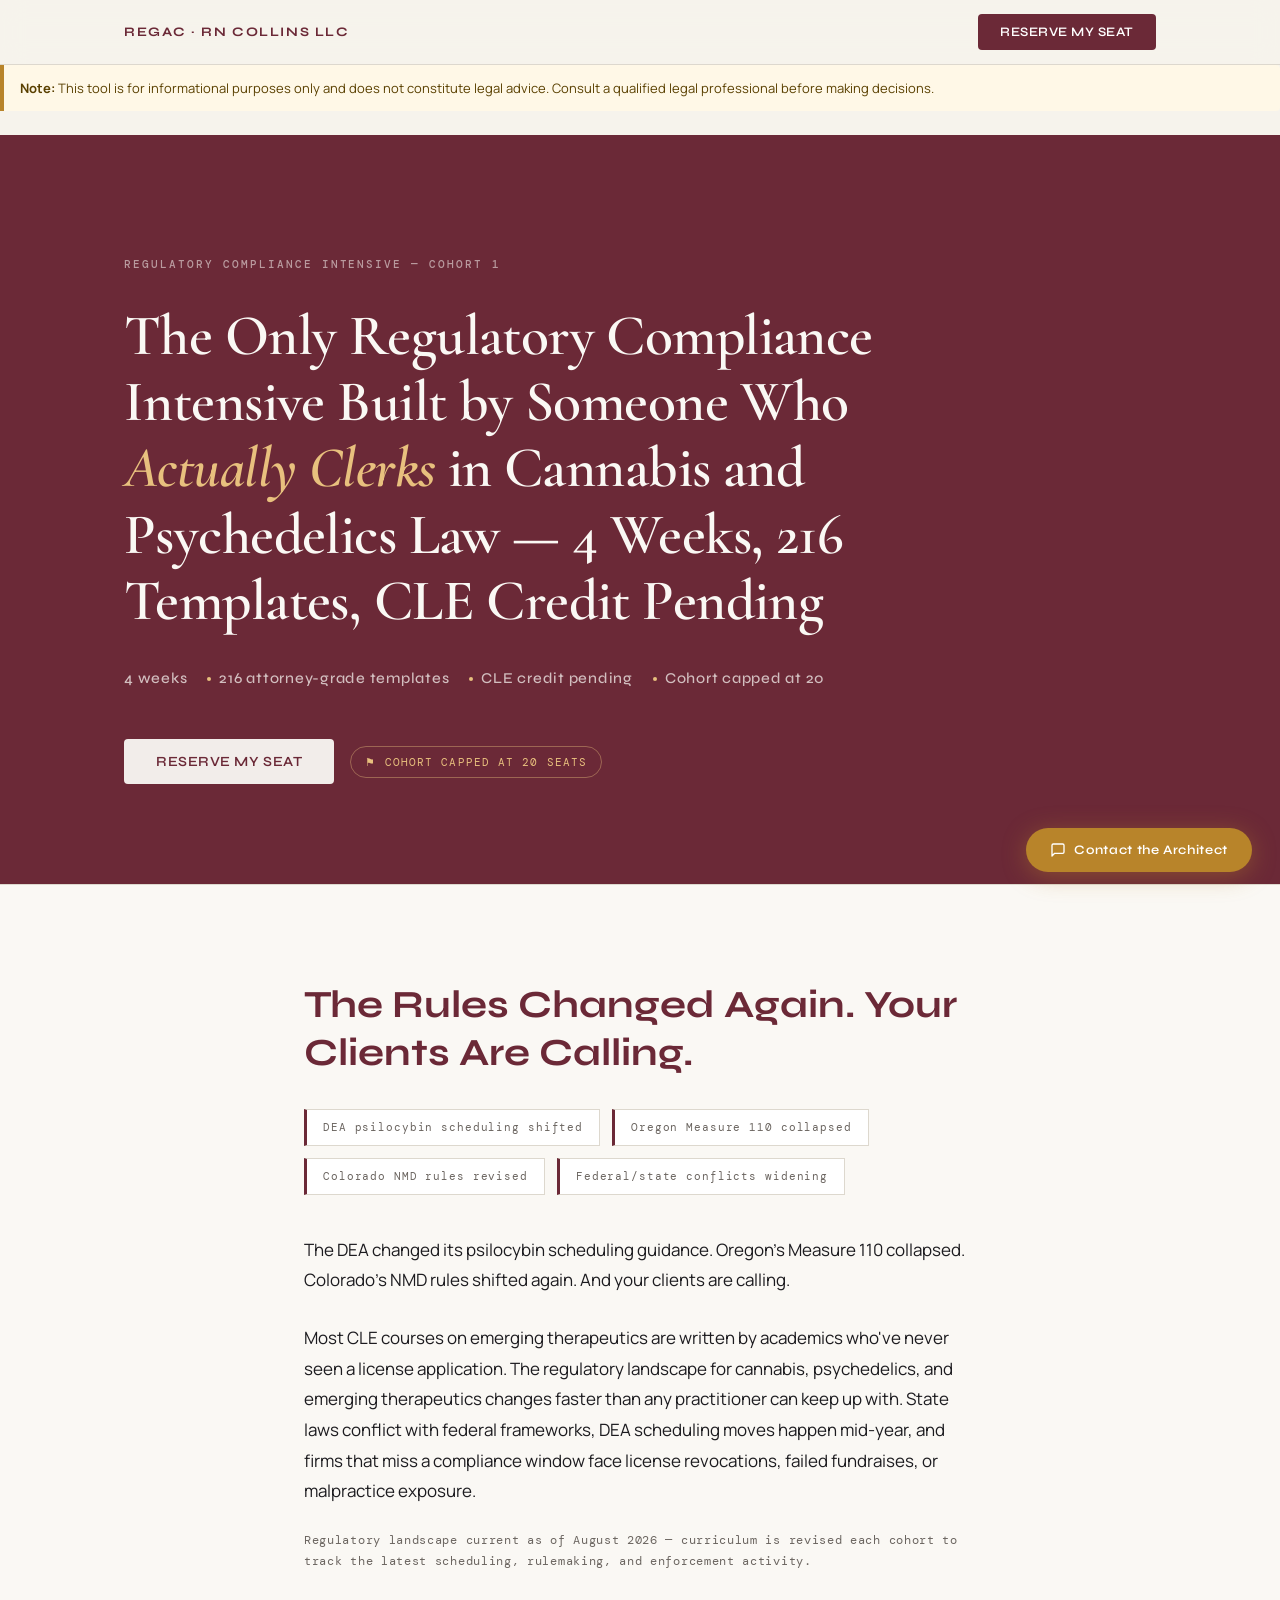
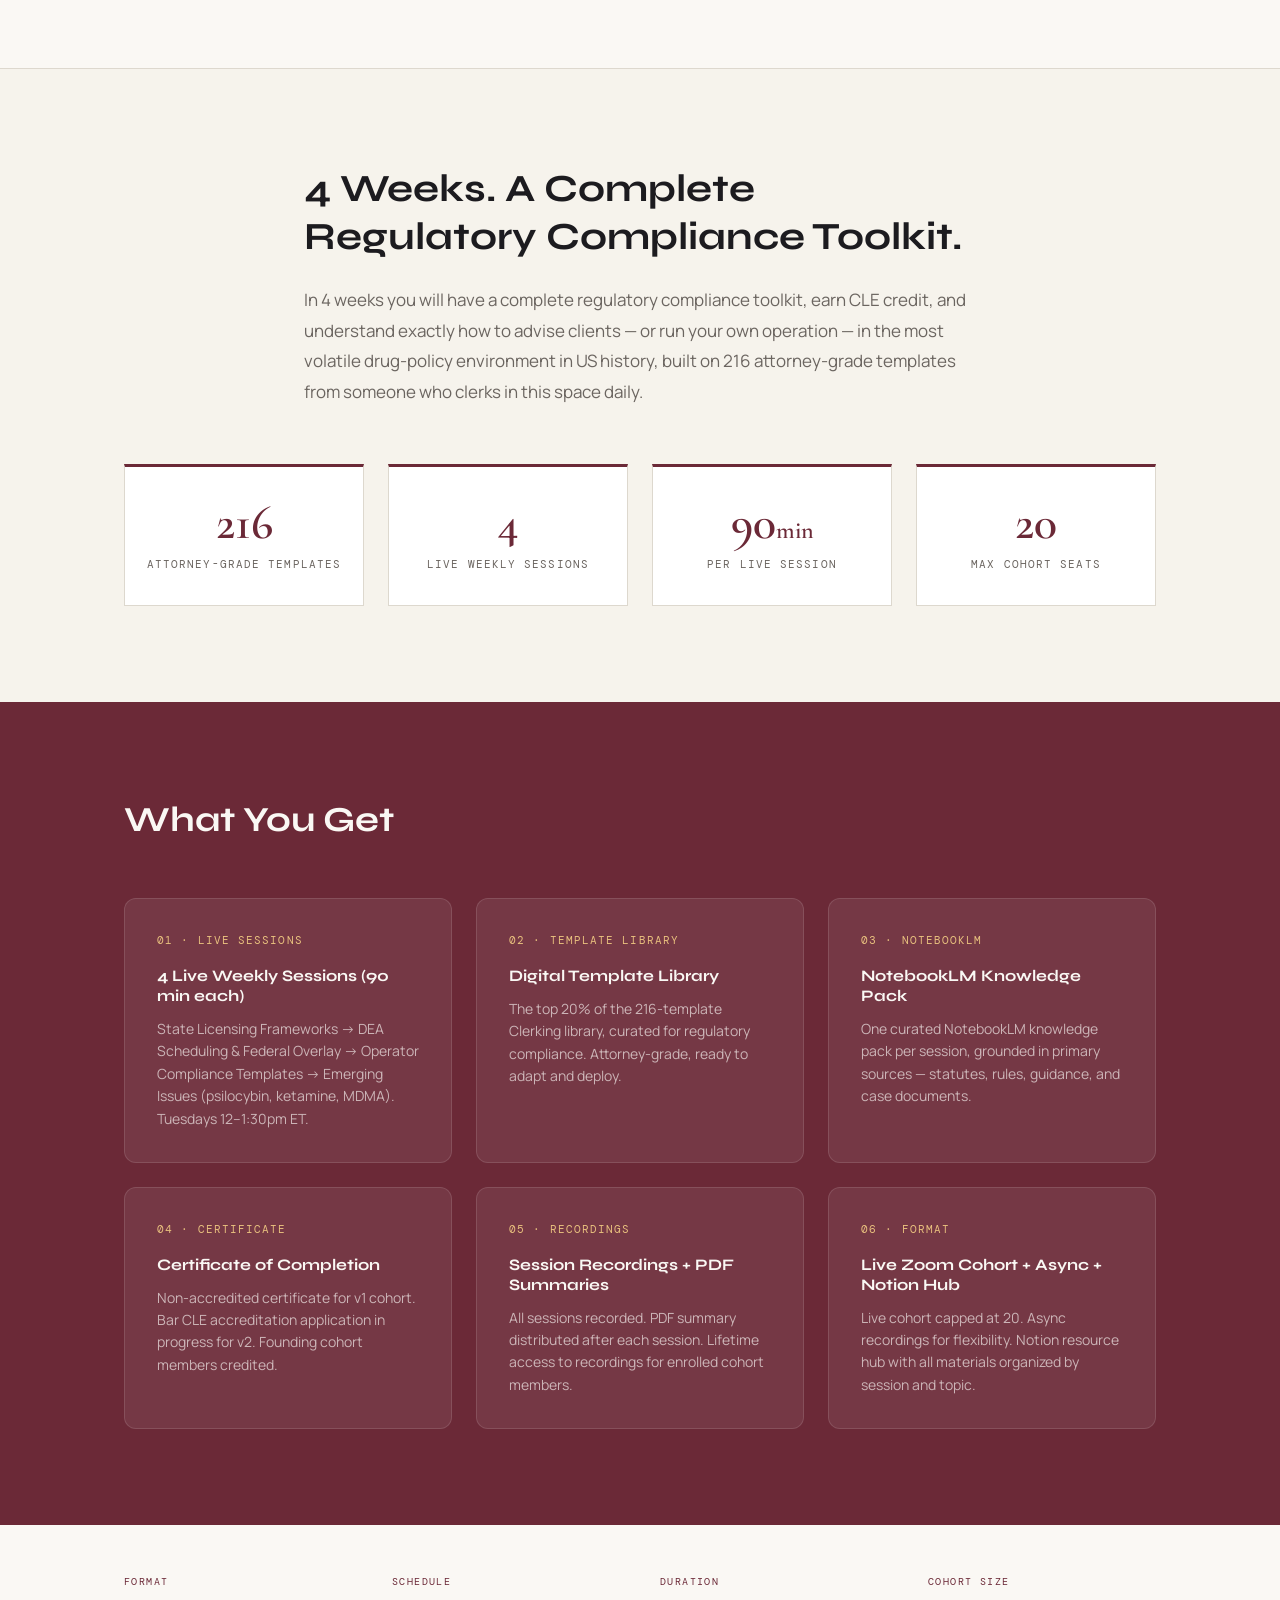
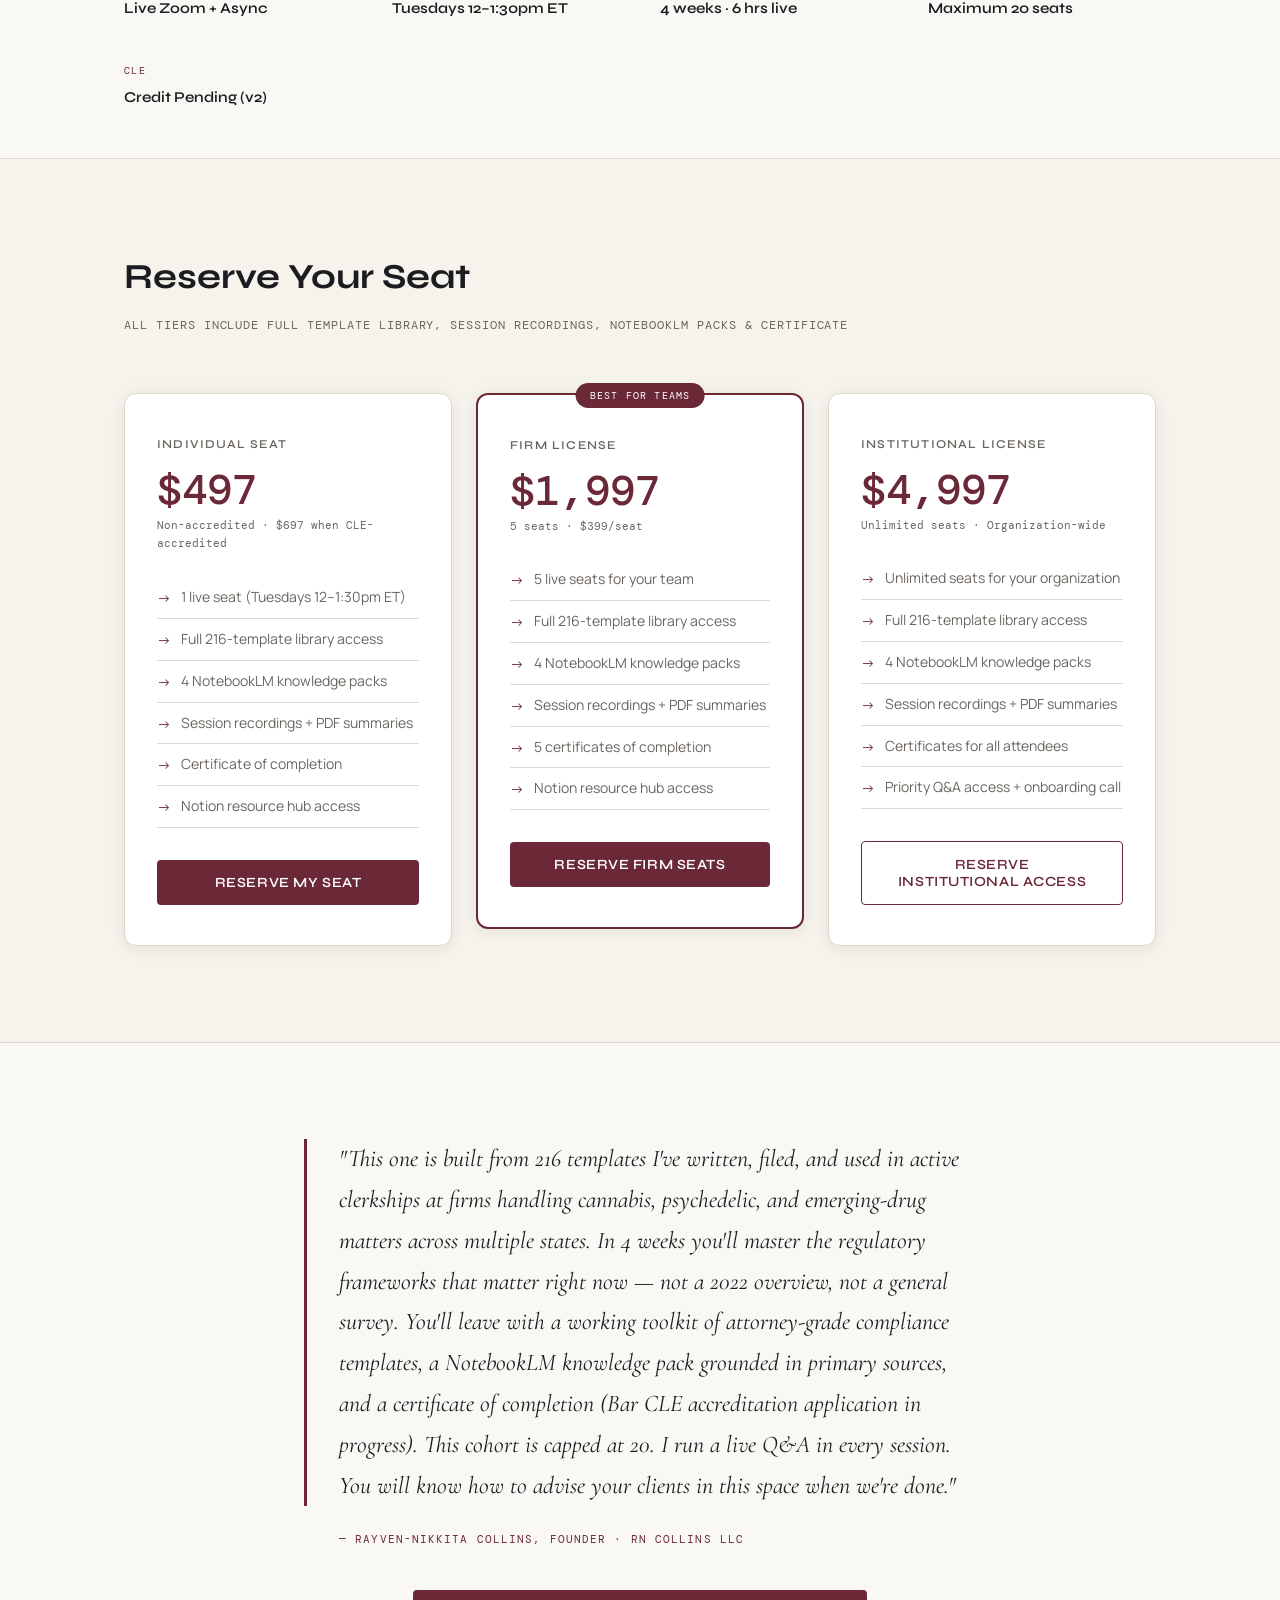
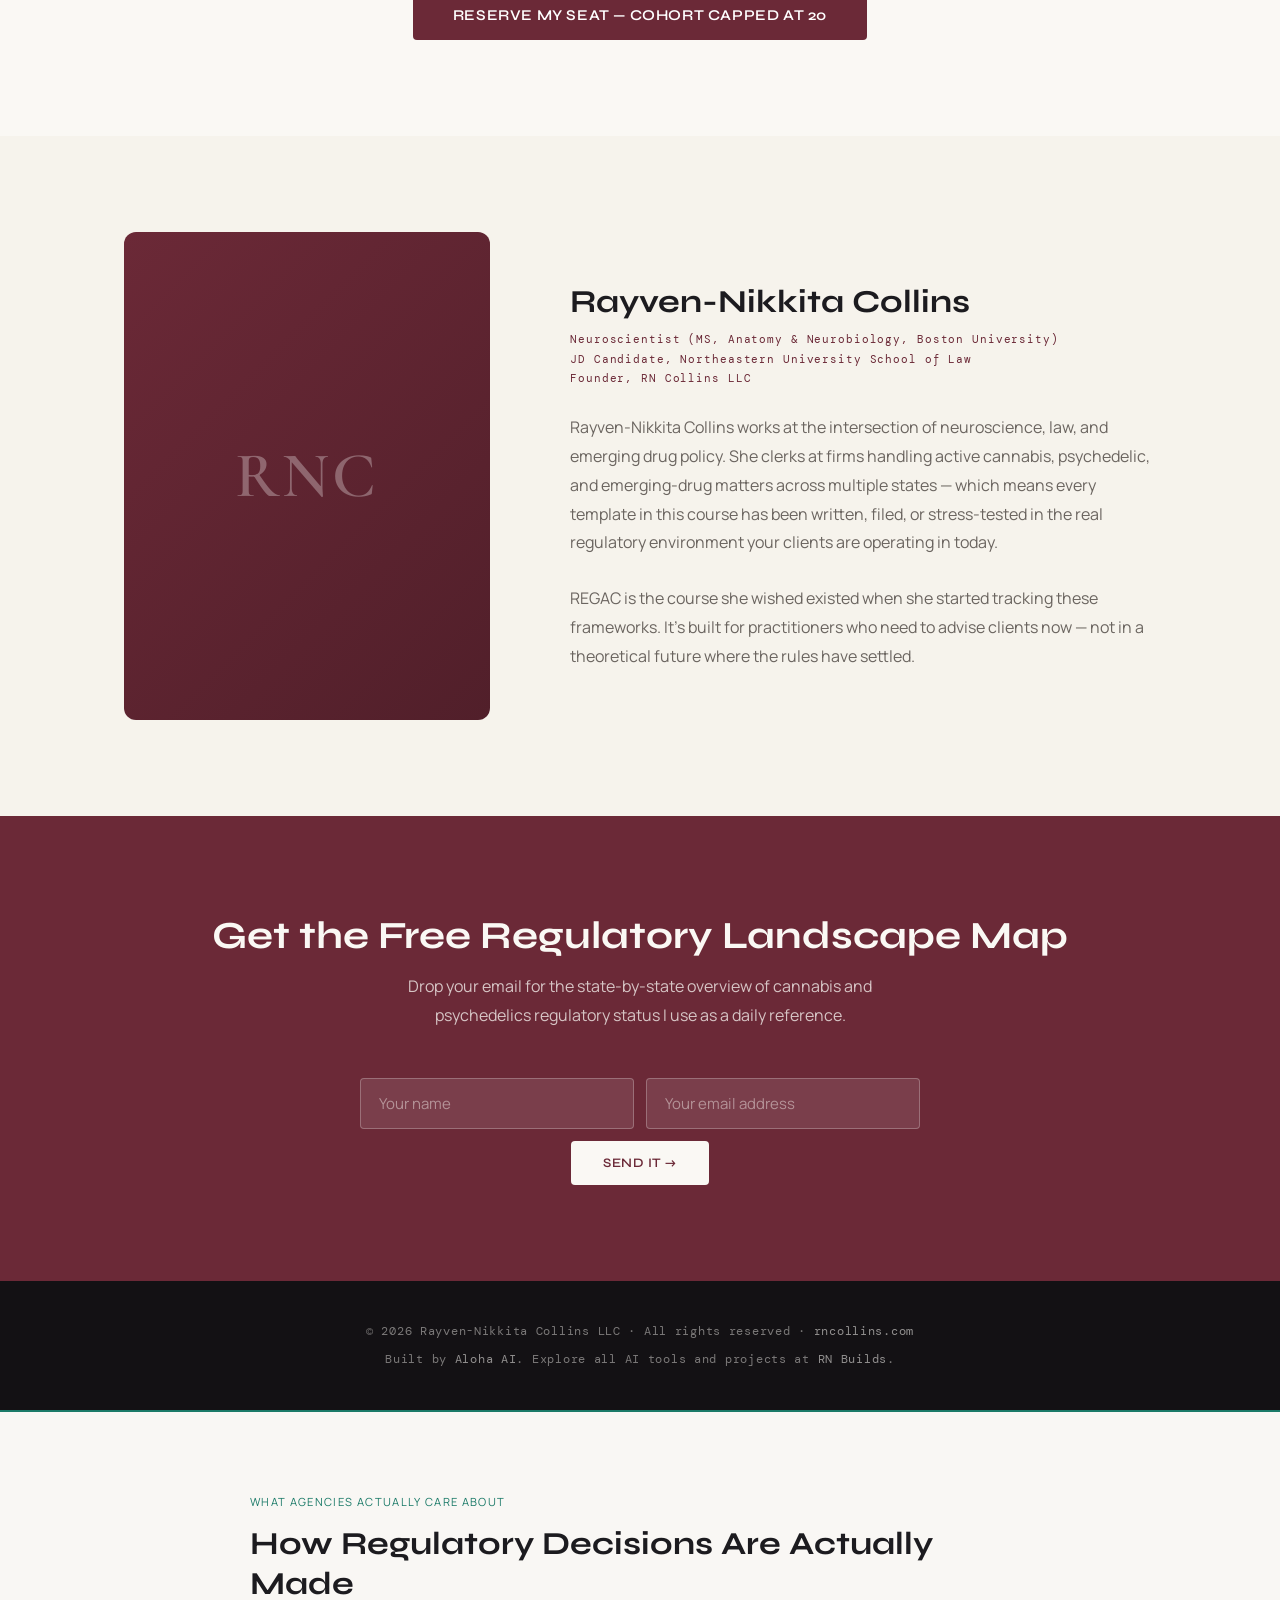
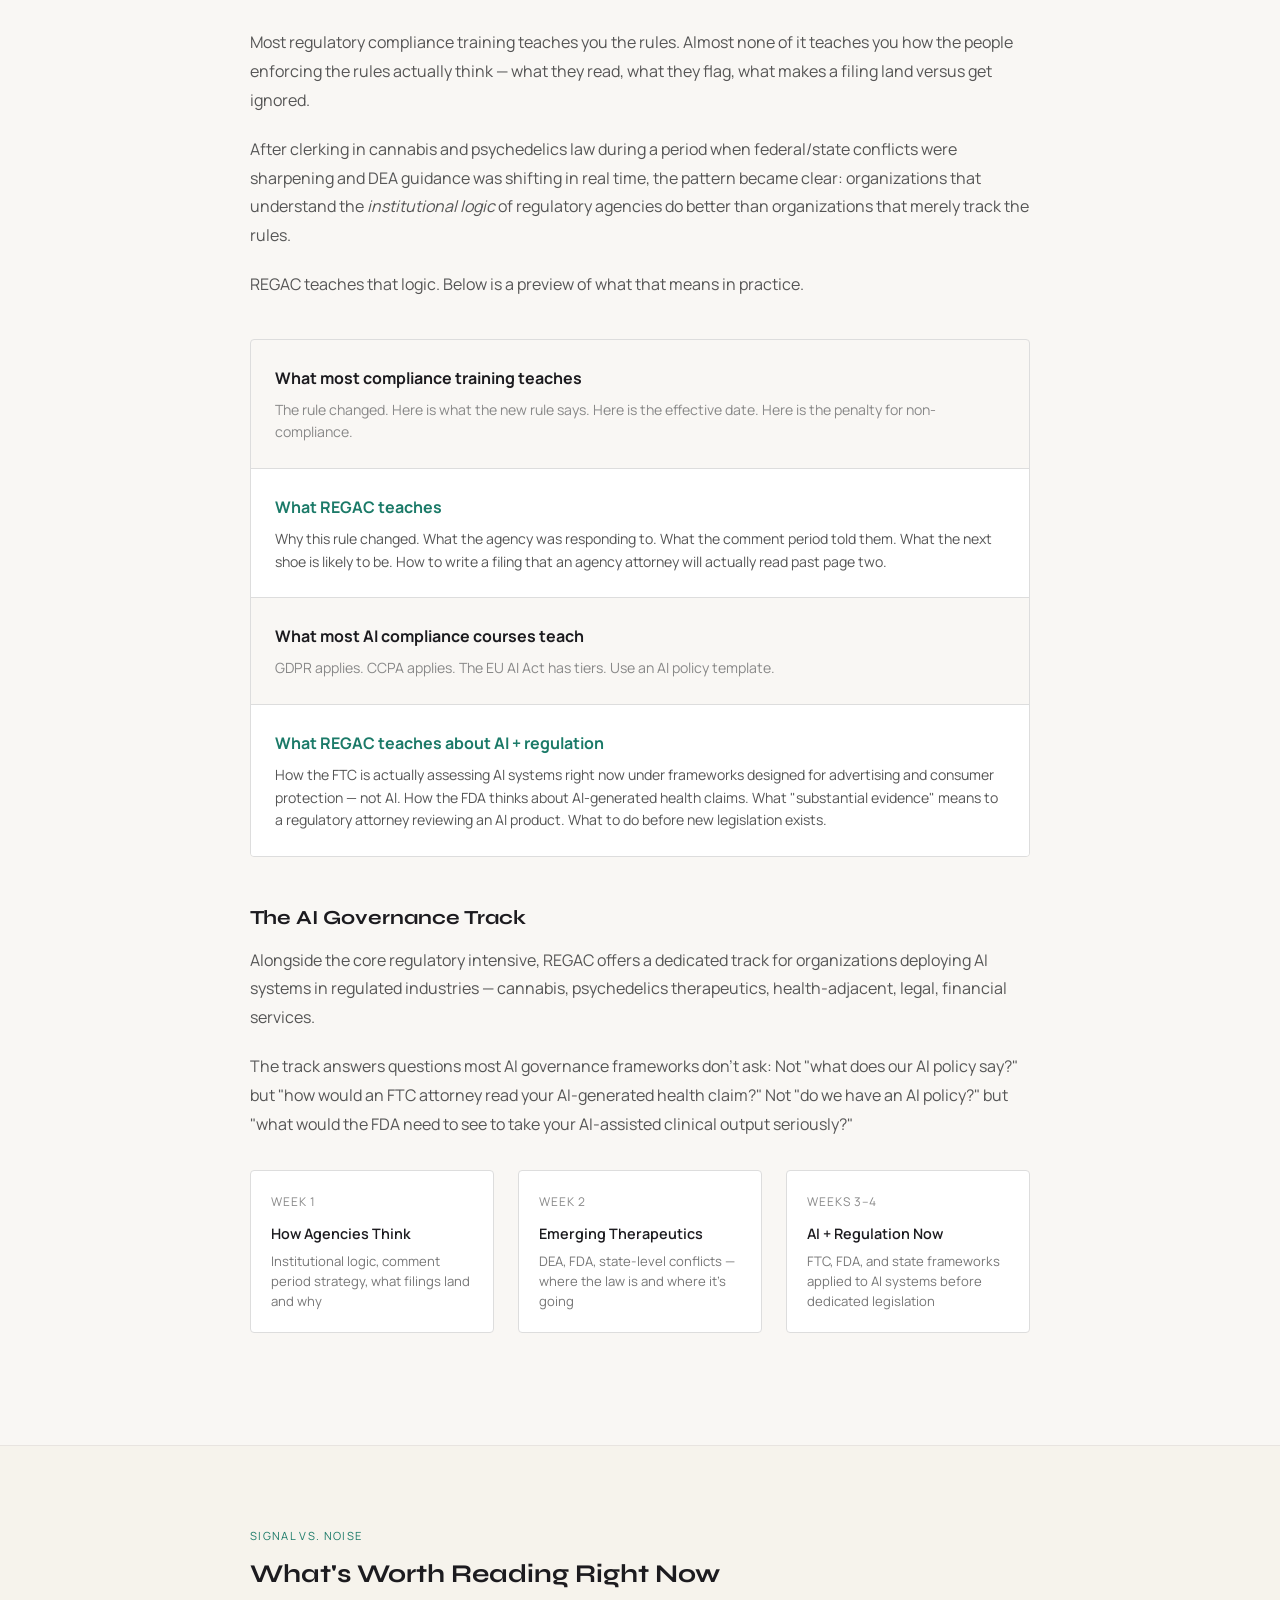
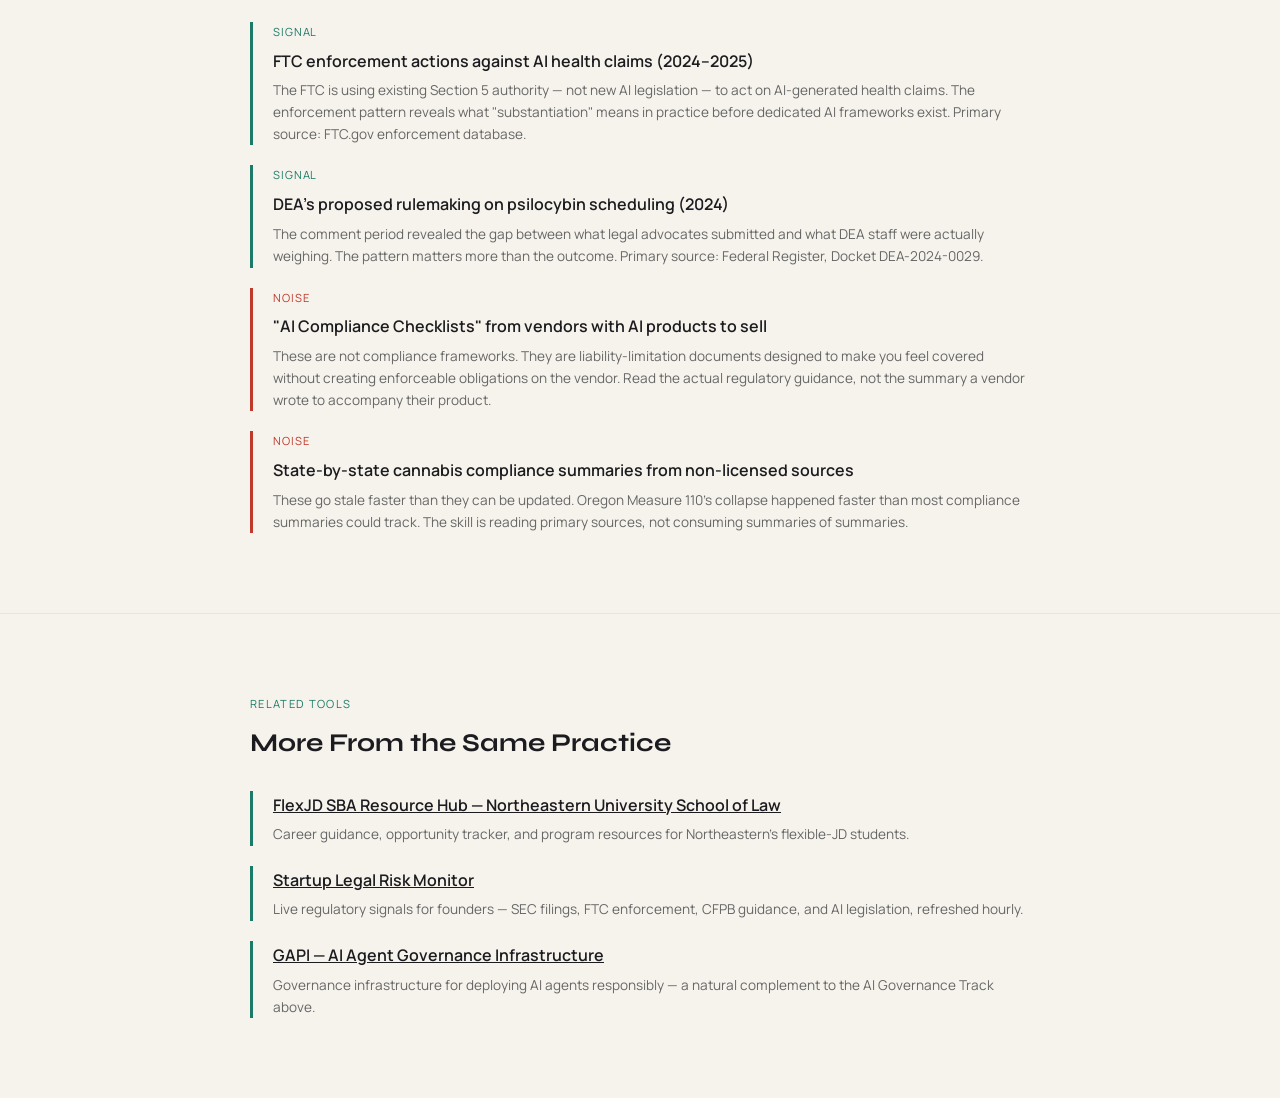
==== commit 9d8d494b: "chore: portfolio hygiene (Aloha AI footer, copyright entity, contact form, build standards)" ====
--- a/index.html
+++ b/index.html
@@ -774,7 +774,7 @@
       .deliverables__grid { grid-template-columns: 1fr; }
     }
   </style>
-<script>(function(){var p=new URLSearchParams(location.search),u={};['utm_source','utm_medium','utm_campaign','utm_content','utm_term'].forEach(function(k){if(p.get(k))u[k]=p.get(k);});if(Object.keys(u).length)sessionStorage.setItem('rn_utm',JSON.stringify(u));window._getUTM=function(){try{return JSON.parse(sessionStorage.getItem('rn_utm')||'{}')}catch(e){return{}}};window.addEventListener('load',function(){fetch('/api/track',{method:'POST',headers:{'Content-Type':'application/json'},body:JSON.stringify({event:'page_view',source:'regac-academy',referrer:document.referrer||'direct',utm:window._getUTM()})}).catch(function(){});}); var ms=[25,50,75,90],fired={};window.addEventListener('scroll',function(){var h=document.body.scrollHeight-window.innerHeight;if(h<=0)return;var pct=Math.round((window.scrollY/h)*100);ms.forEach(function(m){if(pct>=m&&!fired[m]){fired[m]=1;fetch('/api/track',{method:'POST',headers:{'Content-Type':'application/json'},body:JSON.stringify({event:'scroll_depth',source:'regac-academy',depth:m+'%'})}).catch(function(){});}});},{{passive:true}});})()</script>
+<script>(function(){var p=new URLSearchParams(location.search),u={};['utm_source','utm_medium','utm_campaign','utm_content','utm_term'].forEach(function(k){if(p.get(k))u[k]=p.get(k);});if(Object.keys(u).length)sessionStorage.setItem('rn_utm',JSON.stringify(u));window._getUTM=function(){try{return JSON.parse(sessionStorage.getItem('rn_utm')||'{}')}catch(e){return{}}};window.addEventListener('load',function(){fetch('/api/track',{method:'POST',headers:{'Content-Type':'application/json'},body:JSON.stringify({event:'page_view',source:'regac-academy',referrer:document.referrer||'direct',utm:window._getUTM()})}).catch(function(){});}); var ms=[25,50,75,90],fired={};window.addEventListener('scroll',function(){var h=document.body.scrollHeight-window.innerHeight;if(h<=0)return;var pct=Math.round((window.scrollY/h)*100);ms.forEach(function(m){if(pct>=m&&!fired[m]){fired[m]=1;fetch('/api/track',{method:'POST',headers:{'Content-Type':'application/json'},body:JSON.stringify({event:'scroll_depth',source:'regac-academy',depth:m+'%'})}).catch(function(){});}});},{passive:true});})()</script>
 <script type="application/ld+json">{"@context": "https://schema.org", "@graph": [{"@type": "Person", "@id": "https://rn-portfolio-khaki.vercel.app/#rn-collins", "name": "RN Collins", "jobTitle": "AI Educator & Consultant", "url": "https://rn-portfolio-khaki.vercel.app", "sameAs": ["https://linkedin.com/in/rn-collins"]}, {"@type": "WebPage", "name": "REGAC \u2014 Regulatory Compliance Intensive | RN Collins LLC \u2014 RN Collins", "url": "https://regac-academy.vercel.app/", "author": {"@id": "https://rn-portfolio-khaki.vercel.app/#rn-collins"}}]}</script>
 <link rel="sitemap" type="application/xml" href="/sitemap.xml"/>
 </head>
@@ -1023,7 +1023,8 @@
 
 <!-- ── FOOTER ── -->
 <footer>
-  <p>© 2026 RN Collins LLC · All rights reserved · <a href="https://rncollins.com">rncollins.com</a></p>
+  <p>© 2026 Rayven-Nikkita Collins LLC · All rights reserved · <a href="https://rncollins.com">rncollins.com</a></p>
+  <p style="margin-top:6px">Built by <a href="https://aloha-ai-consulting.vercel.app" target="_blank" rel="noopener">Aloha AI</a>. Explore all AI tools and projects at <a href="https://rn-portfolio-khaki.vercel.app" target="_blank" rel="noopener">RN Builds</a>.</p>
 </footer>
 
 <!-- ── FIXED CONTACT FAB ── -->
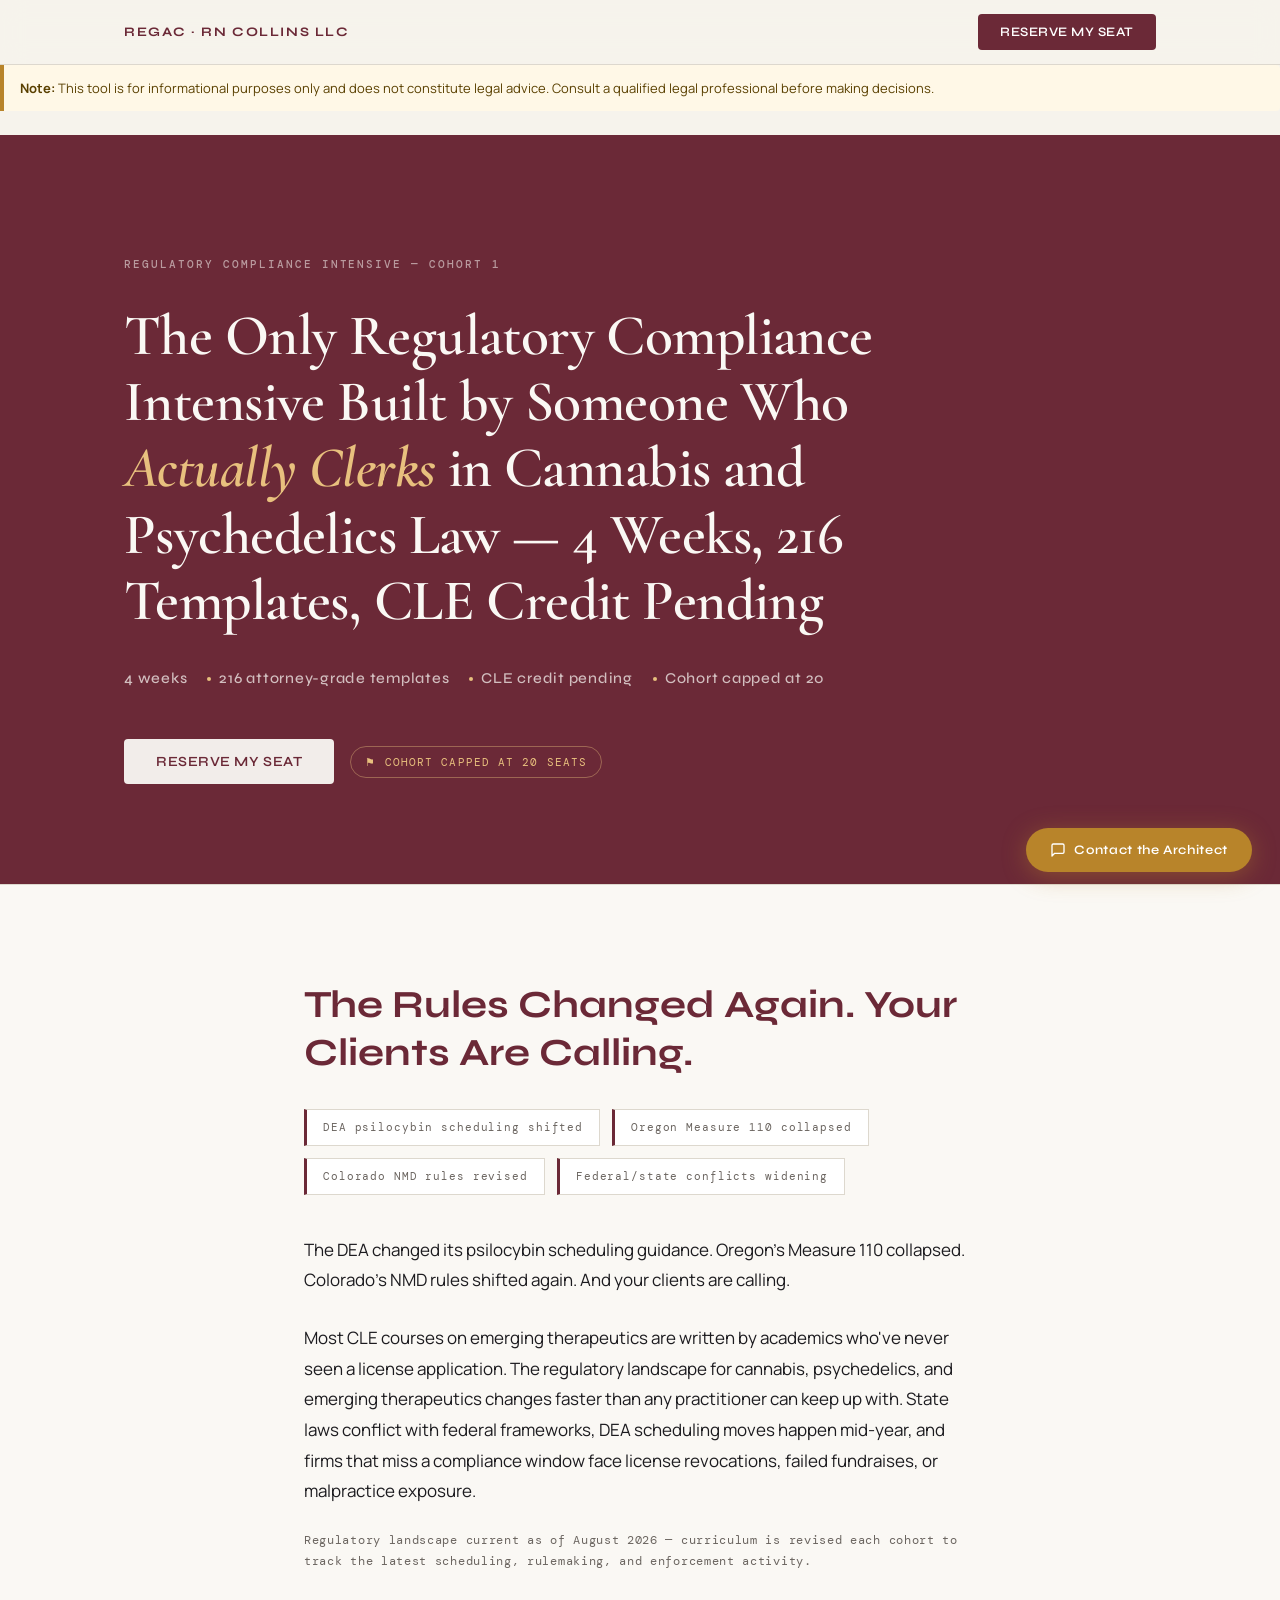
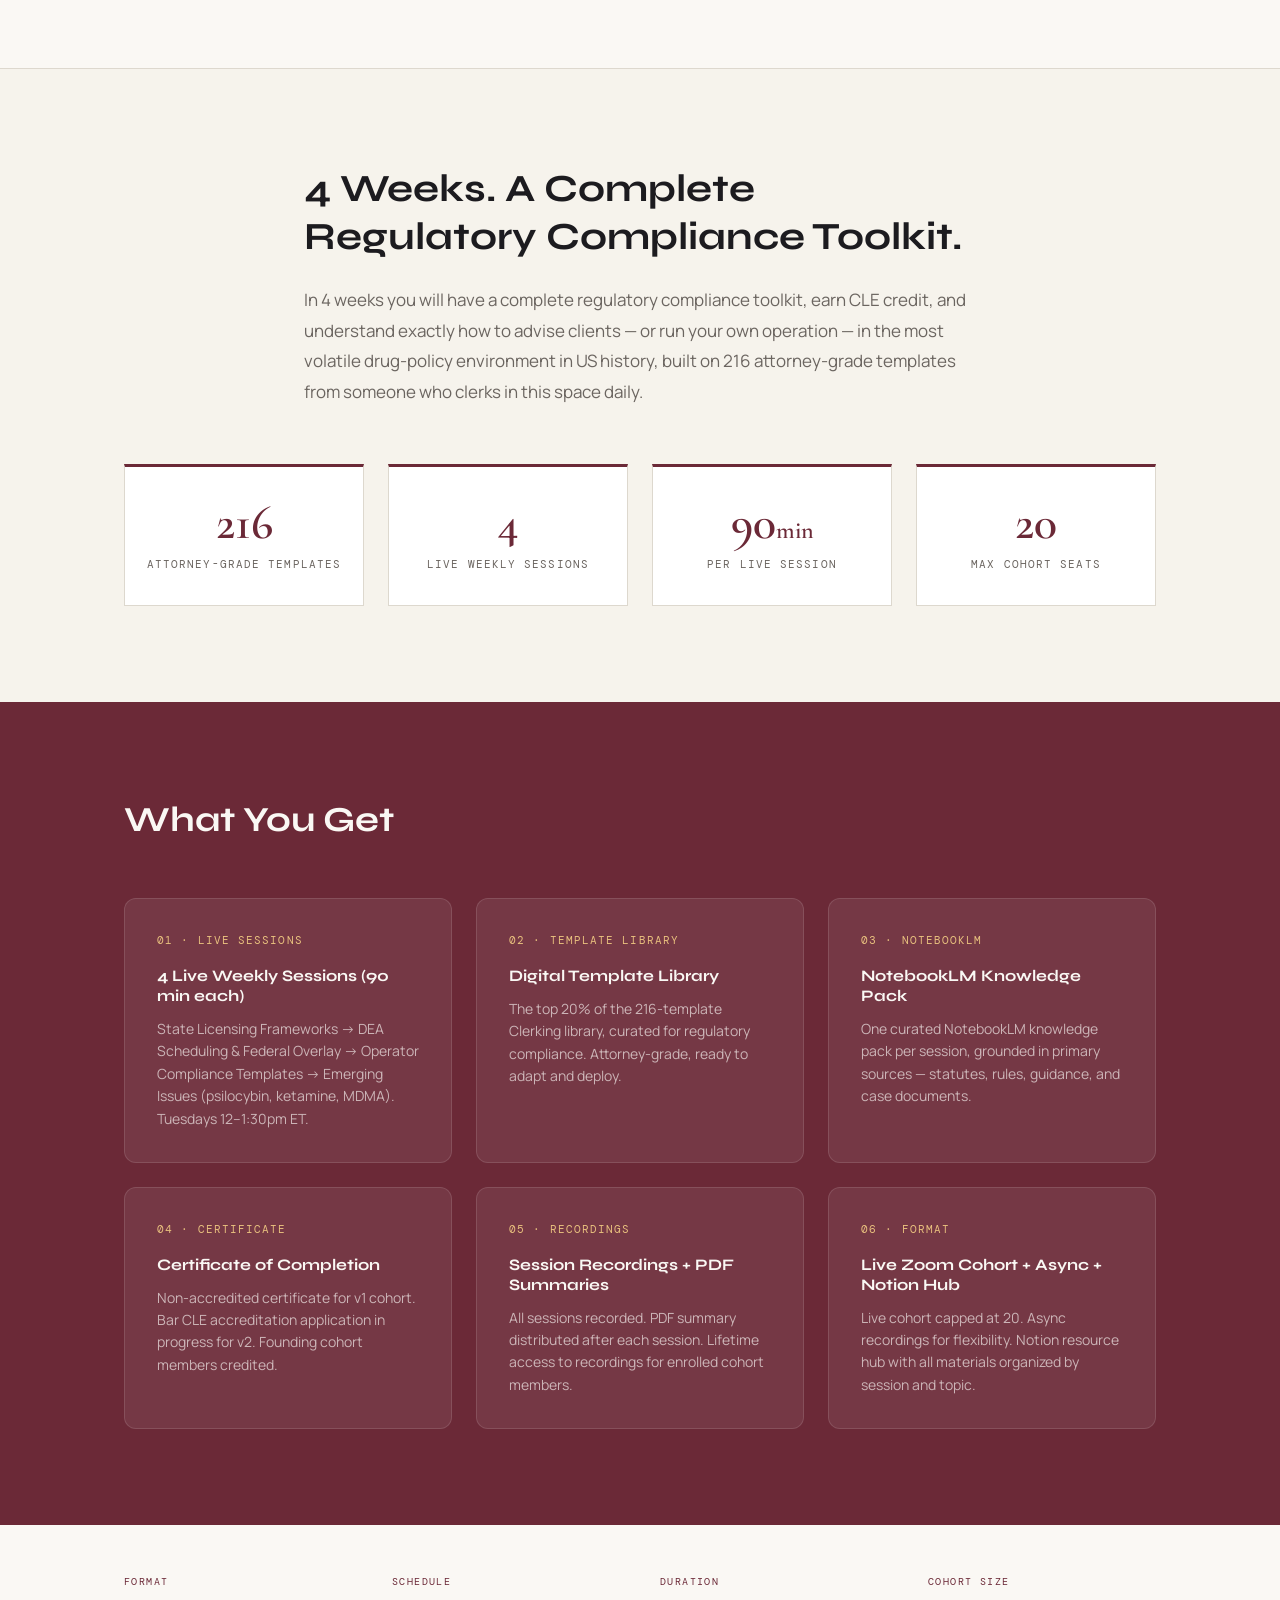
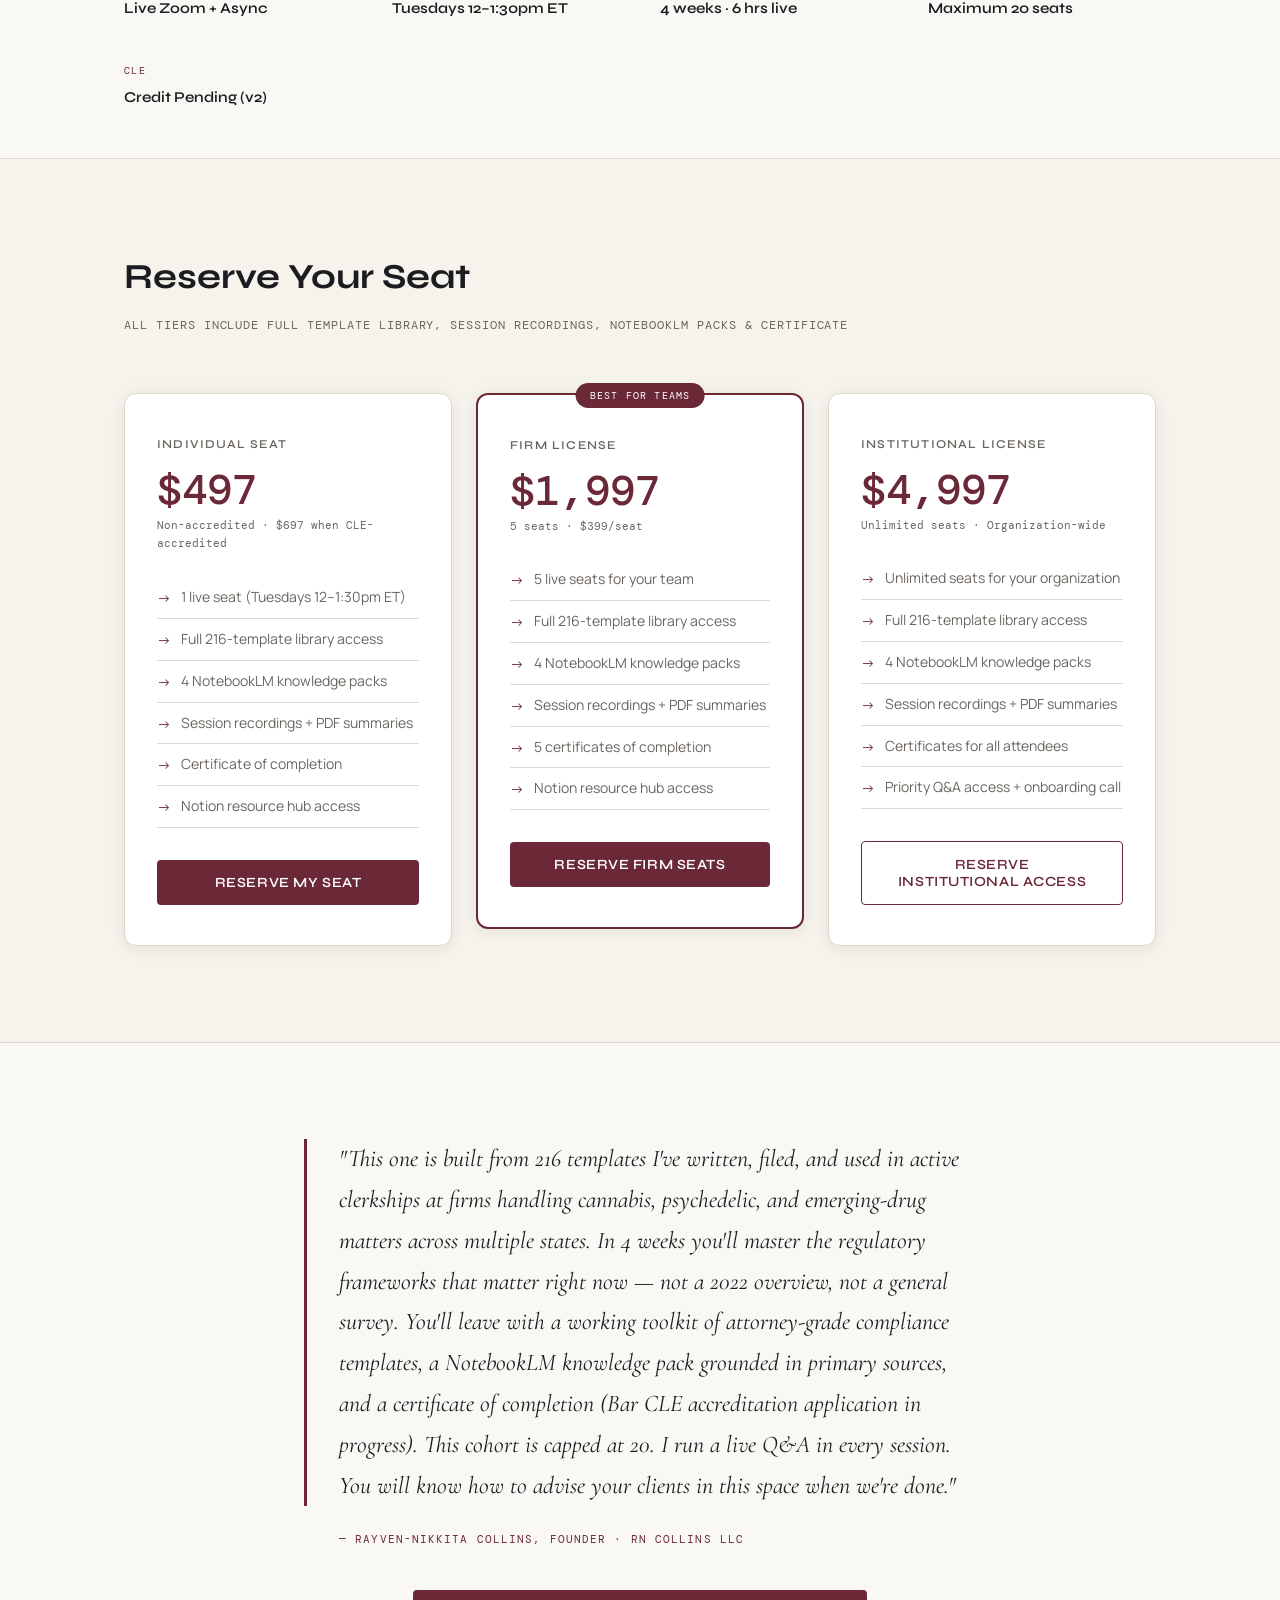
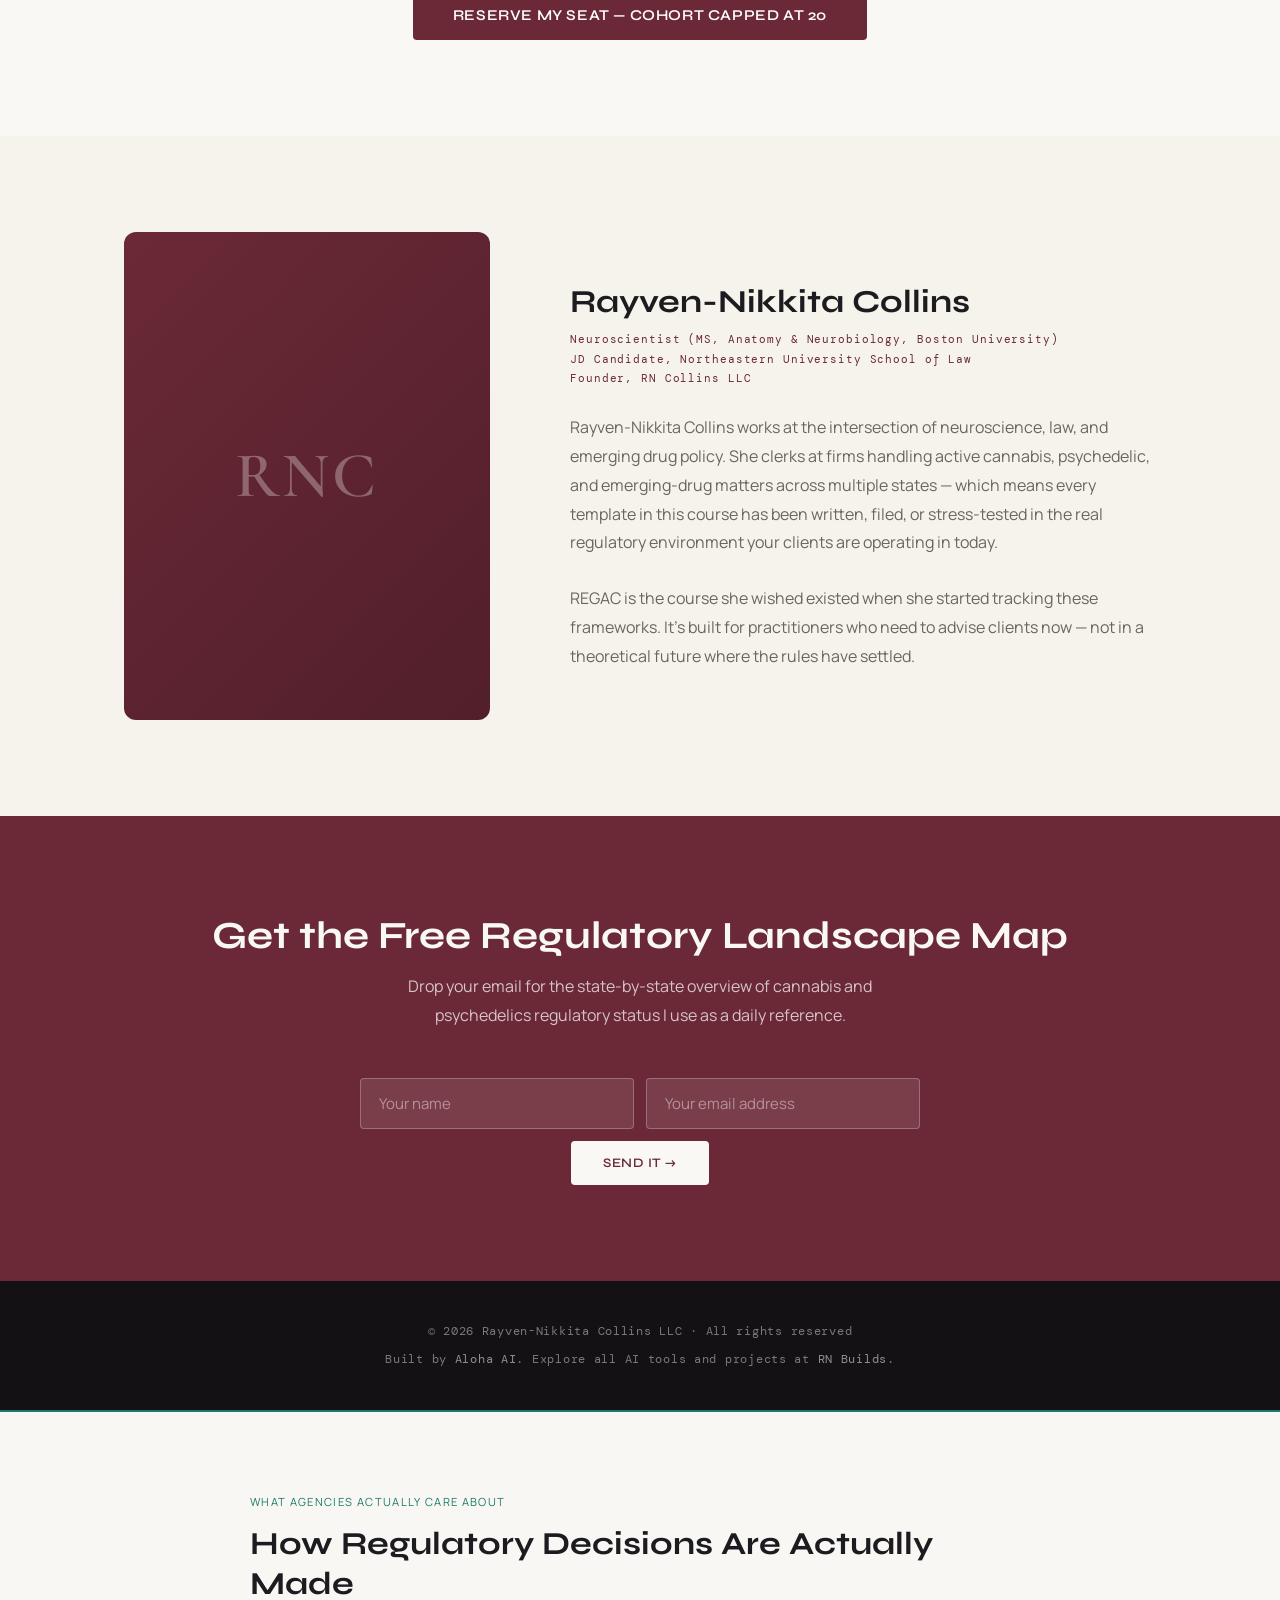
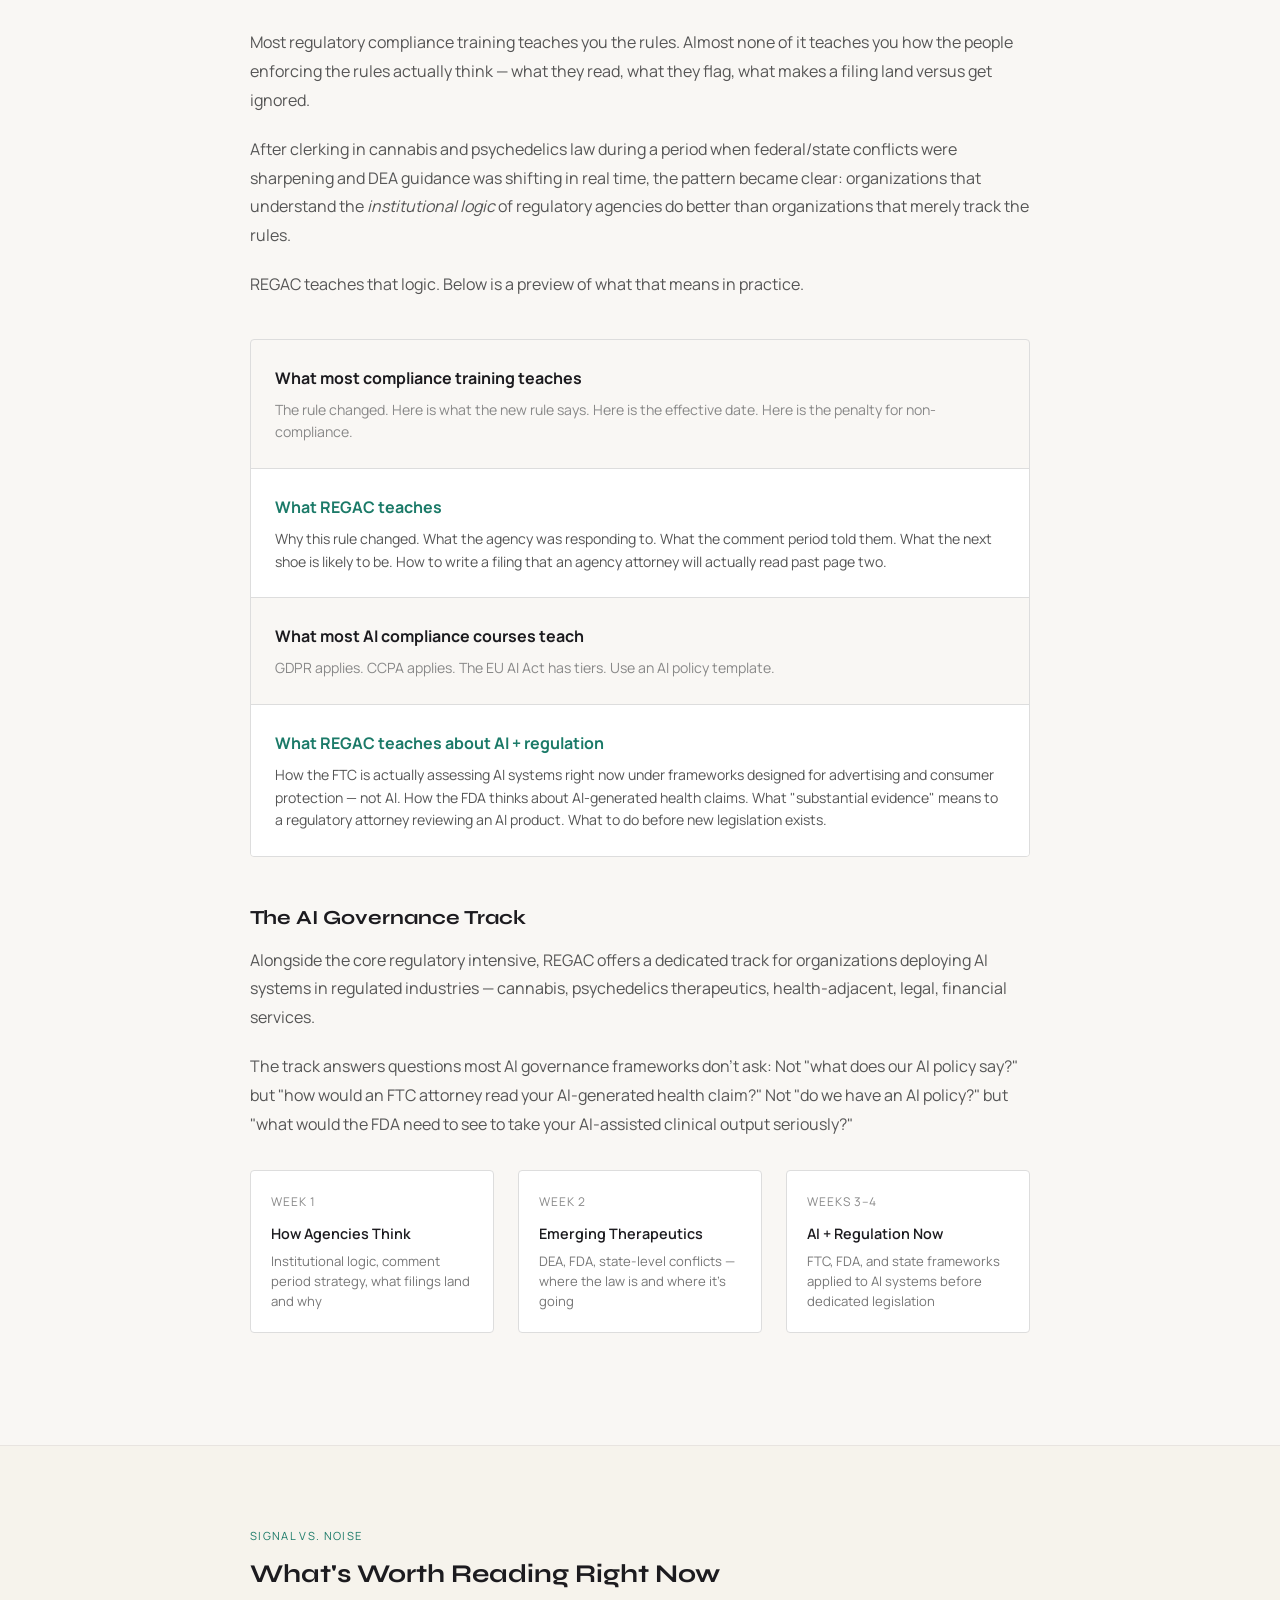
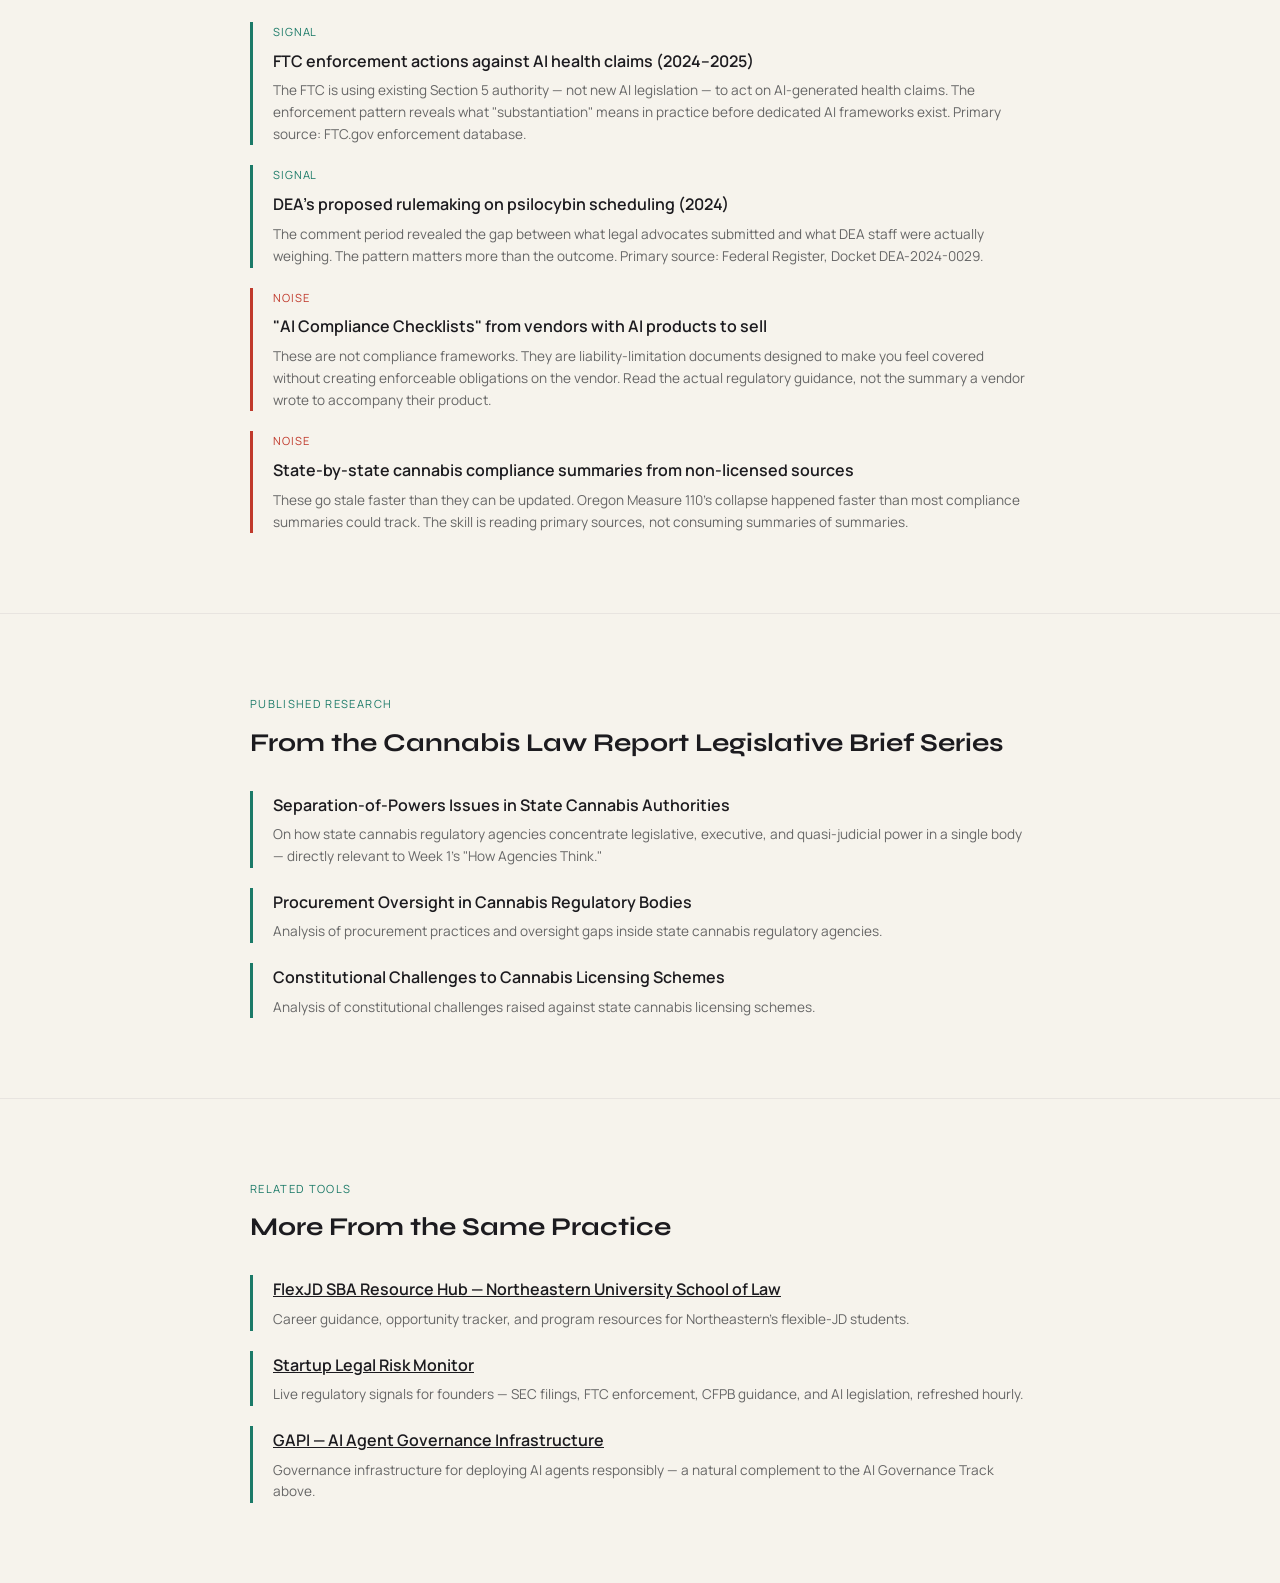
==== commit e2d6c9a2: "content: cite RN Collins' real published work where topically relevant" ====
--- a/index.html
+++ b/index.html
@@ -1023,7 +1023,7 @@
 
 <!-- ── FOOTER ── -->
 <footer>
-  <p>© 2026 Rayven-Nikkita Collins LLC · All rights reserved · <a href="https://rncollins.com">rncollins.com</a></p>
+  <p>© 2026 Rayven-Nikkita Collins LLC · All rights reserved</p>
   <p style="margin-top:6px">Built by <a href="https://aloha-ai-consulting.vercel.app" target="_blank" rel="noopener">Aloha AI</a>. Explore all AI tools and projects at <a href="https://rn-portfolio-khaki.vercel.app" target="_blank" rel="noopener">RN Builds</a>.</p>
 </footer>
 
@@ -1325,6 +1325,30 @@
 </section>
 
 <!-- ══════════════════════════════════════════════════════
+     PUBLISHED RESEARCH
+     ══════════════════════════════════════════════════════ -->
+<section style="padding:5rem 2rem;border-top:1px solid #e8e4e0">
+  <div style="max-width:780px;margin:0 auto">
+    <p style="font-size:.7rem;text-transform:uppercase;letter-spacing:.12em;color:#1B7A68;margin:0 0 .75rem">Published Research</p>
+    <h2 style="font-size:1.6rem;font-weight:700;margin:0 0 2rem">From the Cannabis Law Report Legislative Brief Series</h2>
+    <div style="display:grid;gap:1.25rem">
+      <a href="https://journal.cannabislawreport.com/rn-collins-separation-of-powers-issues-in-state-cannabis-authorities-legislative-brief-series/" target="_blank" rel="noopener" style="display:block;border-left:3px solid #1B7A68;padding-left:1.25rem;text-decoration:none;color:inherit">
+        <p style="font-weight:600;margin:0 0 .3rem">Separation-of-Powers Issues in State Cannabis Authorities</p>
+        <p style="color:#666;font-size:.85rem;margin:0;line-height:1.6">On how state cannabis regulatory agencies concentrate legislative, executive, and quasi-judicial power in a single body — directly relevant to Week 1's "How Agencies Think."</p>
+      </a>
+      <a href="https://cannabislaw.report/contributor-rn-collins-procurement-oversight-in-cannabis-regulatory-bodies/" target="_blank" rel="noopener" style="display:block;border-left:3px solid #1B7A68;padding-left:1.25rem;text-decoration:none;color:inherit">
+        <p style="font-weight:600;margin:0 0 .3rem">Procurement Oversight in Cannabis Regulatory Bodies</p>
+        <p style="color:#666;font-size:.85rem;margin:0;line-height:1.6">Analysis of procurement practices and oversight gaps inside state cannabis regulatory agencies.</p>
+      </a>
+      <a href="https://cannabislaw.report/r-n-collins-constitutional-challenges-to-cannabis-licensing-schemes/" target="_blank" rel="noopener" style="display:block;border-left:3px solid #1B7A68;padding-left:1.25rem;text-decoration:none;color:inherit">
+        <p style="font-weight:600;margin:0 0 .3rem">Constitutional Challenges to Cannabis Licensing Schemes</p>
+        <p style="color:#666;font-size:.85rem;margin:0;line-height:1.6">Analysis of constitutional challenges raised against state cannabis licensing schemes.</p>
+      </a>
+    </div>
+  </div>
+</section>
+
+<!-- ══════════════════════════════════════════════════════
      RELATED TOOLS
      ══════════════════════════════════════════════════════ -->
 <section style="padding:5rem 2rem;border-top:1px solid #e8e4e0">
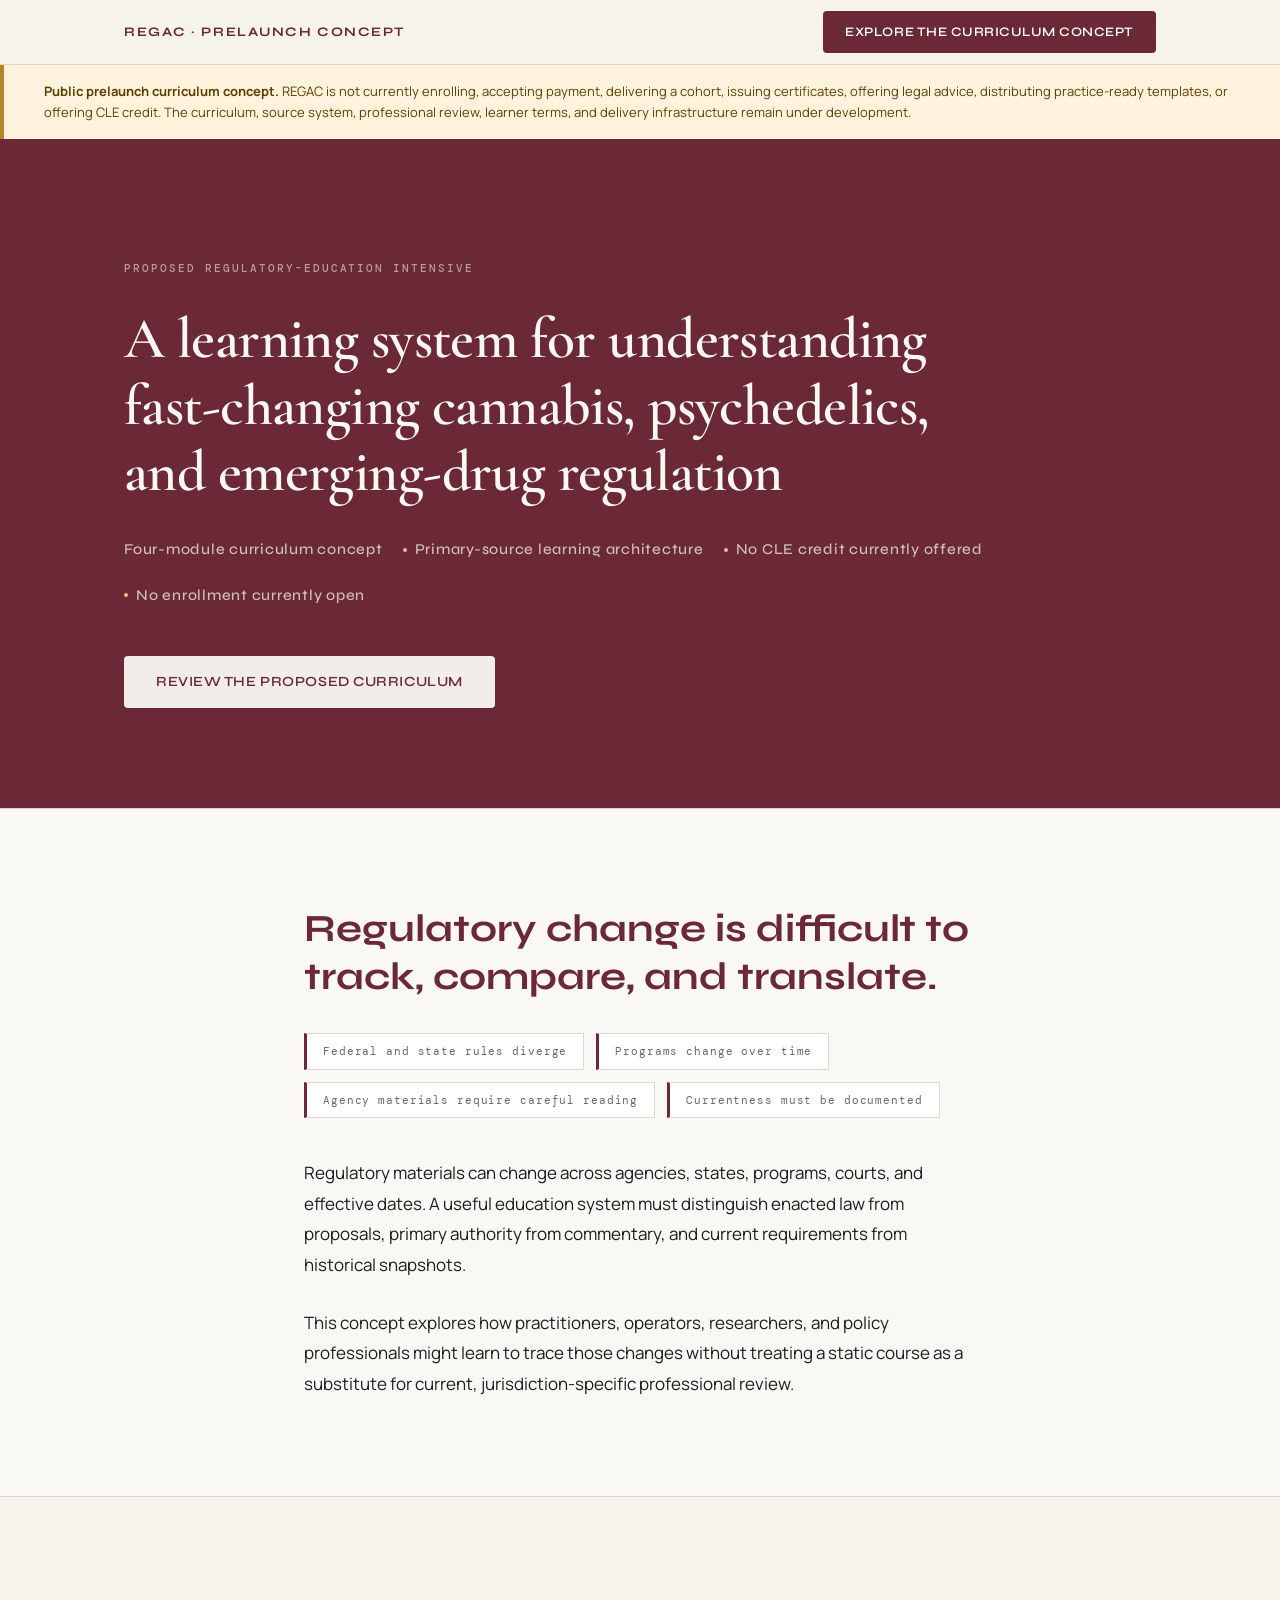
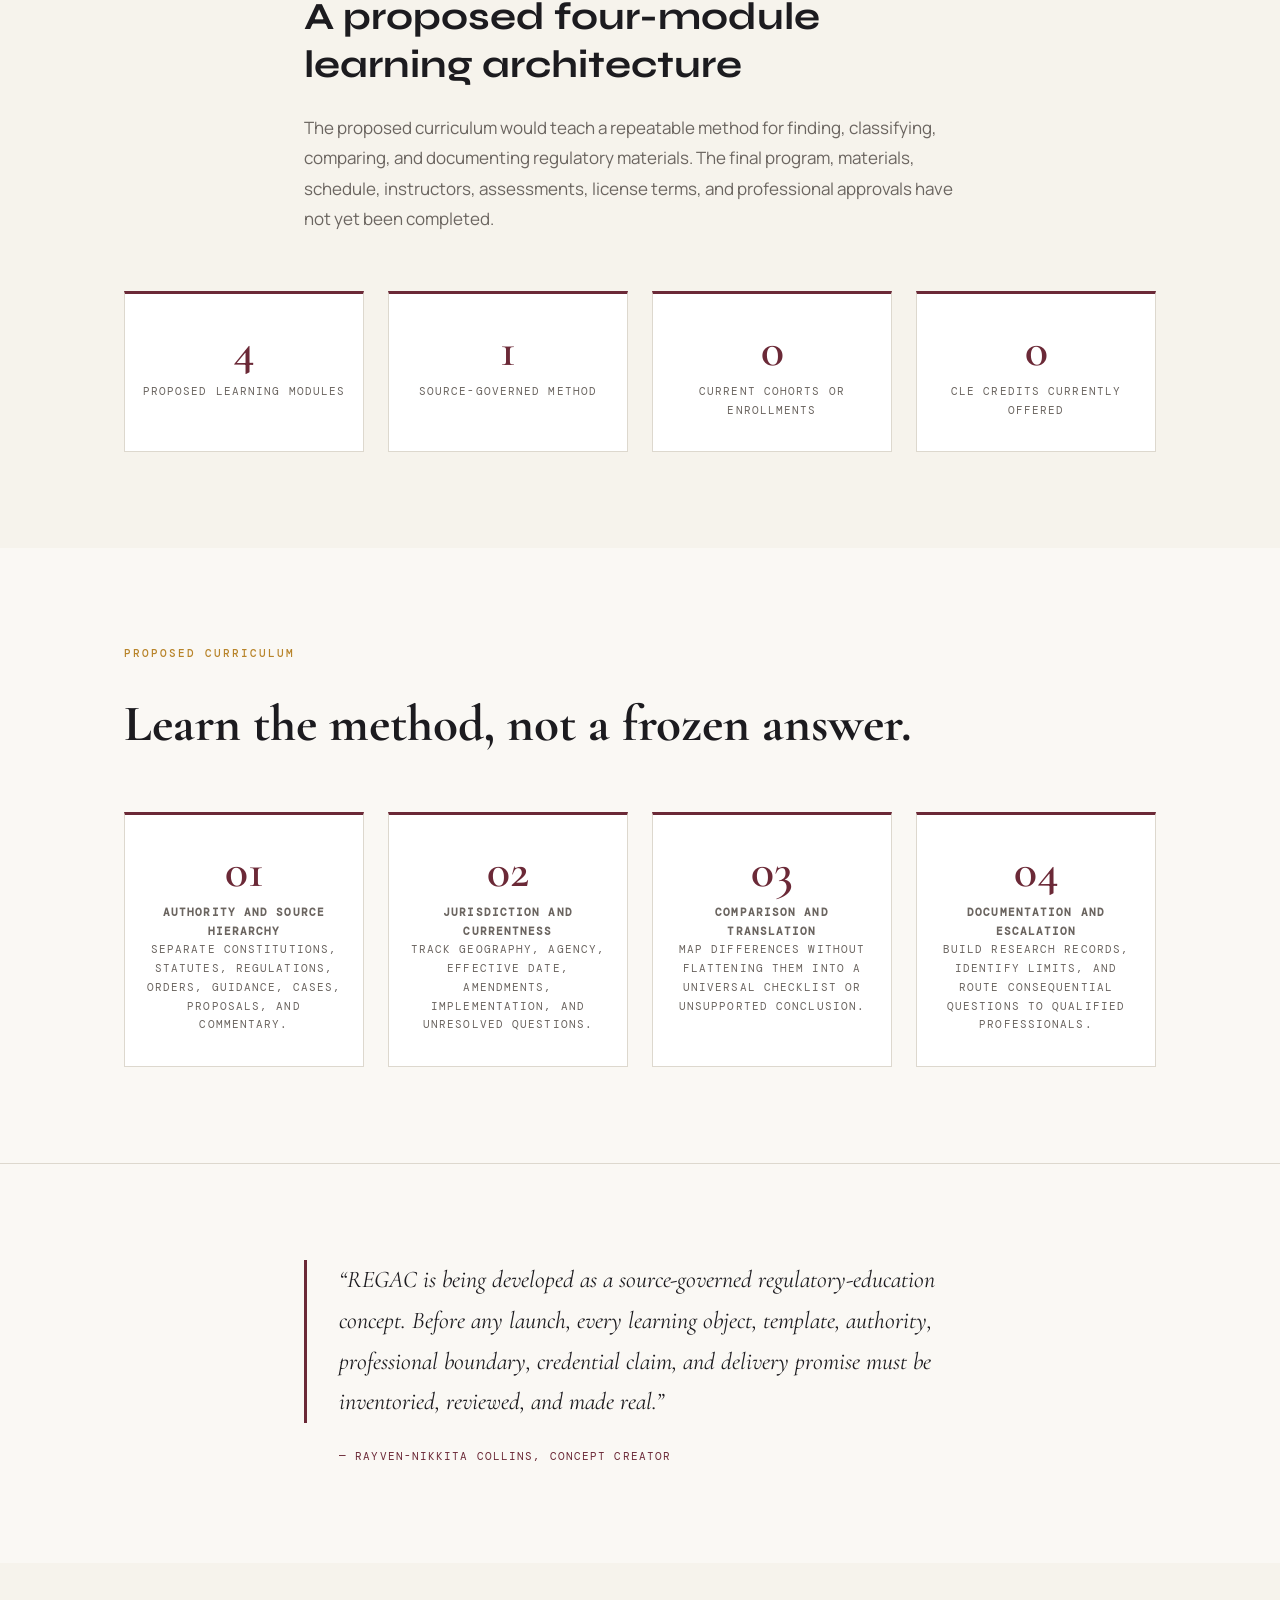
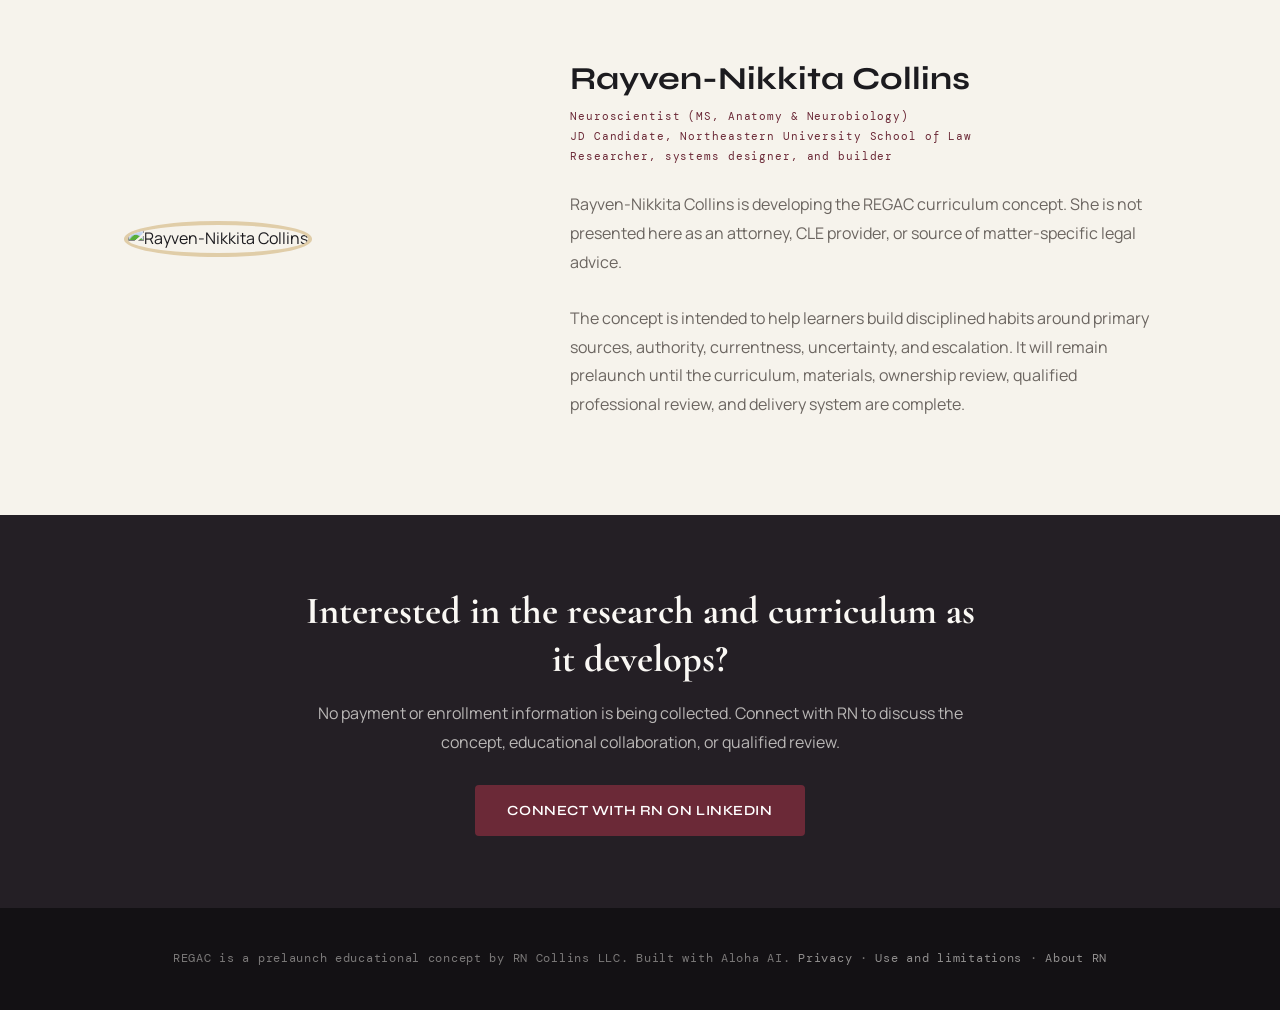
==== commit 41f29207: "Convert REGAC to honest prelaunch curriculum concept" ====
--- a/index.html
+++ b/index.html
@@ -3,24 +3,18 @@
 <head>
   <meta charset="UTF-8" />
   <meta name="viewport" content="width=device-width, initial-scale=1.0" />
-  <title>REGAC — Regulatory Compliance Intensive | RN Collins LLC</title>
-  <meta name="description" content="REGAC Regulatory Compliance Intensive: a 4-week cannabis and psychedelics law program with 216 attorney-grade templates. CLE credit pending. RN Collins." />
-  <meta property="og:title" content="REGAC — Regulatory Compliance Intensive | RN Collins LLC" />
-  <meta property="og:description" content="REGAC Regulatory Compliance Intensive: a 4-week cannabis and psychedelics law program with 216 attorney-grade templates. CLE credit pending. RN Collins." />
+  <title>REGAC | Prelaunch Regulatory-Education Concept</title>
+  <meta name="description" content="A prelaunch curriculum concept for source-governed cannabis, psychedelics, and emerging-drug regulatory education. No enrollment, legal advice, templates, or CLE credit are currently offered." />
+  <meta property="og:title" content="REGAC | Prelaunch Regulatory-Education Concept" />
+  <meta property="og:description" content="Explore a proposed four-module regulatory-education architecture by RN Collins. Prelaunch concept; no enrollment or CLE credit currently offered." />
   <meta property="og:type" content="website" />
   <meta property="og:url" content="https://regac-academy.vercel.app" />
 
-  <!-- Analytics -->
+  <!-- Aggregate, privacy-preserving site analytics -->
   <script defer src="/_vercel/insights/script.js"></script>
   <script defer src="/_vercel/speed-insights/script.js"></script>
-  <script async src="https://www.googletagmanager.com/gtag/js?id=G-XXXXXXXXXX"></script>
-  <script>
-    window.dataLayer = window.dataLayer || [];
-    function gtag(){dataLayer.push(arguments);}
-    gtag('js', new Date());
-    gtag('config', 'G-XXXXXXXXXX');
-  </script>
-
+
+  <meta name="robots" content="noindex, nofollow, noarchive" />
   <!-- Fonts -->
   <link rel="preconnect" href="https://fonts.googleapis.com" />
   <link rel="preconnect" href="https://fonts.gstatic.com" crossorigin />
@@ -775,603 +769,114 @@
     }
   </style>
 <script>(function(){var p=new URLSearchParams(location.search),u={};['utm_source','utm_medium','utm_campaign','utm_content','utm_term'].forEach(function(k){if(p.get(k))u[k]=p.get(k);});if(Object.keys(u).length)sessionStorage.setItem('rn_utm',JSON.stringify(u));window._getUTM=function(){try{return JSON.parse(sessionStorage.getItem('rn_utm')||'{}')}catch(e){return{}}};window.addEventListener('load',function(){fetch('/api/track',{method:'POST',headers:{'Content-Type':'application/json'},body:JSON.stringify({event:'page_view',source:'regac-academy',referrer:document.referrer||'direct',utm:window._getUTM()})}).catch(function(){});}); var ms=[25,50,75,90],fired={};window.addEventListener('scroll',function(){var h=document.body.scrollHeight-window.innerHeight;if(h<=0)return;var pct=Math.round((window.scrollY/h)*100);ms.forEach(function(m){if(pct>=m&&!fired[m]){fired[m]=1;fetch('/api/track',{method:'POST',headers:{'Content-Type':'application/json'},body:JSON.stringify({event:'scroll_depth',source:'regac-academy',depth:m+'%'})}).catch(function(){});}});},{passive:true});})()</script>
-<script type="application/ld+json">{"@context": "https://schema.org", "@graph": [{"@type": "Person", "@id": "https://rn-portfolio-khaki.vercel.app/#rn-collins", "name": "RN Collins", "jobTitle": "AI Educator & Consultant", "url": "https://rn-portfolio-khaki.vercel.app", "sameAs": ["https://linkedin.com/in/rn-collins"]}, {"@type": "WebPage", "name": "REGAC \u2014 Regulatory Compliance Intensive | RN Collins LLC \u2014 RN Collins", "url": "https://regac-academy.vercel.app/", "author": {"@id": "https://rn-portfolio-khaki.vercel.app/#rn-collins"}}]}</script>
+<script type="application/ld+json">{"@context":"https://schema.org","@type":"CreativeWork","name":"REGAC regulatory-education curriculum concept","creator":{"@type":"Person","name":"Rayven-Nikkita Collins","url":"https://rn-selected-work.vercel.app/about"},"url":"https://regac-academy.vercel.app","description":"A public prelaunch curriculum concept. No enrollment, legal advice, templates, or CLE credit are currently offered."}</script>
 <link rel="sitemap" type="application/xml" href="/sitemap.xml"/>
 </head>
 <body>
-
-<!-- ── NAV ── -->
 <nav class="nav">
   <div class="container nav__inner">
-    <a href="#" class="nav__logo">REGAC · RN Collins LLC</a>
-    <button class="btn btn--primary nav__cta" onclick="openEnrollModal()">Reserve My Seat</button>
+    <a href="#top" class="nav__logo">REGAC · PRELAUNCH CONCEPT</a>
+    <a class="btn btn--primary nav__cta" href="#curriculum">Explore the curriculum concept</a>
   </div>
 </nav>
-<div style="background:#FFF8E7;border-left:4px solid #B8842A;padding:12px 16px;margin-bottom:24px;font-size:13px;color:#5A4000;border-radius:0 4px 4px 0;">
-  <strong>Note:</strong> This tool is for informational purposes only and does not constitute legal advice. Consult a qualified legal professional before making decisions.
+
+<div id="concept-status" style="background:#FFF3DE;border-left:4px solid #B8842A;padding:16px clamp(20px,5vw,40px);font-size:13px;color:#5A4000;line-height:1.6">
+  <strong>Public prelaunch curriculum concept.</strong> REGAC is not currently enrolling, accepting payment, delivering a cohort, issuing certificates, offering legal advice, distributing practice-ready templates, or offering CLE credit. The curriculum, source system, professional review, learner terms, and delivery infrastructure remain under development.
 </div>
 
-<!-- ── HERO ── -->
-<section class="hero">
+<section class="hero" id="top">
   <div class="container">
-    <p class="hero__eyebrow">Regulatory Compliance Intensive — Cohort 1</p>
-    <h1>The Only Regulatory Compliance Intensive Built by Someone Who <em>Actually Clerks</em> in Cannabis and Psychedelics Law — 4 Weeks, 216 Templates, CLE Credit Pending</h1>
+    <p class="hero__eyebrow">Proposed regulatory-education intensive</p>
+    <h1>A learning system for understanding fast-changing cannabis, psychedelics, and emerging-drug regulation</h1>
     <div class="hero__sub">
-      <span>4 weeks</span>
-      <span>216 attorney-grade templates</span>
-      <span>CLE credit pending</span>
-      <span>Cohort capped at 20</span>
+      <span>Four-module curriculum concept</span>
+      <span>Primary-source learning architecture</span>
+      <span>No CLE credit currently offered</span>
+      <span>No enrollment currently open</span>
     </div>
     <div class="hero__actions">
-      <button class="btn btn--ghost" style="background:rgba(250,248,244,0.95);color:var(--brand);border:none;font-size:14px;" onclick="openEnrollModal()">Reserve My Seat</button>
-      <span class="hero__urgency">⚑ Cohort capped at 20 seats</span>
+      <a class="btn btn--ghost" style="background:rgba(250,248,244,0.95);color:var(--brand);border:none;font-size:14px;" href="#curriculum">Review the proposed curriculum</a>
     </div>
   </div>
 </section>
 
-<!-- ── PAIN / PROBLEM ── -->
 <section class="pain">
   <div class="container--narrow">
-    <h2>The Rules Changed Again. Your Clients Are Calling.</h2>
+    <h2>Regulatory change is difficult to track, compare, and translate.</h2>
     <div class="pain__ticker">
-      <div class="ticker-pill">DEA psilocybin scheduling shifted</div>
-      <div class="ticker-pill">Oregon Measure 110 collapsed</div>
-      <div class="ticker-pill">Colorado NMD rules revised</div>
-      <div class="ticker-pill">Federal/state conflicts widening</div>
+      <div class="ticker-pill">Federal and state rules diverge</div>
+      <div class="ticker-pill">Programs change over time</div>
+      <div class="ticker-pill">Agency materials require careful reading</div>
+      <div class="ticker-pill">Currentness must be documented</div>
     </div>
-    <p>The DEA changed its psilocybin scheduling guidance. Oregon's Measure 110 collapsed. Colorado's NMD rules shifted again. And your clients are calling.</p>
+    <p>Regulatory materials can change across agencies, states, programs, courts, and effective dates. A useful education system must distinguish enacted law from proposals, primary authority from commentary, and current requirements from historical snapshots.</p>
     <br />
-    <p>Most CLE courses on emerging therapeutics are written by academics who've never seen a license application. The regulatory landscape for cannabis, psychedelics, and emerging therapeutics changes faster than any practitioner can keep up with. State laws conflict with federal frameworks, DEA scheduling moves happen mid-year, and firms that miss a compliance window face license revocations, failed fundraises, or malpractice exposure.</p>
-    <p style="font-family:var(--font-mono);font-size:.72rem;letter-spacing:.06em;color:var(--muted);margin-top:1.5rem">Regulatory landscape current as of August 2026 — curriculum is revised each cohort to track the latest scheduling, rulemaking, and enforcement activity.</p>
+    <p>This concept explores how practitioners, operators, researchers, and policy professionals might learn to trace those changes without treating a static course as a substitute for current, jurisdiction-specific professional review.</p>
   </div>
 </section>
 
-<!-- ── PROMISE ── -->
 <section class="promise">
   <div class="container--narrow">
-    <h2>4 Weeks. A Complete Regulatory Compliance Toolkit.</h2>
-    <p>In 4 weeks you will have a complete regulatory compliance toolkit, earn CLE credit, and understand exactly how to advise clients — or run your own operation — in the most volatile drug-policy environment in US history, built on 216 attorney-grade templates from someone who clerks in this space daily.</p>
+    <h2>A proposed four-module learning architecture</h2>
+    <p>The proposed curriculum would teach a repeatable method for finding, classifying, comparing, and documenting regulatory materials. The final program, materials, schedule, instructors, assessments, license terms, and professional approvals have not yet been completed.</p>
   </div>
   <div class="container">
     <div class="promise__stat-row">
-      <div class="stat-card">
-        <div class="stat-card__number">216</div>
-        <div class="stat-card__label">Attorney-grade templates</div>
+      <div class="stat-card"><div class="stat-card__number">4</div><div class="stat-card__label">Proposed learning modules</div></div>
+      <div class="stat-card"><div class="stat-card__number">1</div><div class="stat-card__label">Source-governed method</div></div>
+      <div class="stat-card"><div class="stat-card__number">0</div><div class="stat-card__label">Current cohorts or enrollments</div></div>
+      <div class="stat-card"><div class="stat-card__number">0</div><div class="stat-card__label">CLE credits currently offered</div></div>
+    </div>
+  </div>
+</section>
+
+<section id="curriculum" style="padding:96px 24px;background:#FAF8F4">
+  <div class="container">
+    <p class="hero__eyebrow" style="color:var(--gold)">Proposed curriculum</p>
+    <h2 style="font-family:var(--font-display);font-size:clamp(2rem,4vw,3.4rem);margin-bottom:32px">Learn the method, not a frozen answer.</h2>
+    <div class="promise__stat-row">
+      <article class="stat-card"><div class="stat-card__number">01</div><div class="stat-card__label"><strong>Authority and source hierarchy</strong><br />Separate constitutions, statutes, regulations, orders, guidance, cases, proposals, and commentary.</div></article>
+      <article class="stat-card"><div class="stat-card__number">02</div><div class="stat-card__label"><strong>Jurisdiction and currentness</strong><br />Track geography, agency, effective date, amendments, implementation, and unresolved questions.</div></article>
+      <article class="stat-card"><div class="stat-card__number">03</div><div class="stat-card__label"><strong>Comparison and translation</strong><br />Map differences without flattening them into a universal checklist or unsupported conclusion.</div></article>
+      <article class="stat-card"><div class="stat-card__number">04</div><div class="stat-card__label"><strong>Documentation and escalation</strong><br />Build research records, identify limits, and route consequential questions to qualified professionals.</div></article>
+    </div>
+  </div>
+</section>
+
+<section class="pullquote">
+  <div class="container--narrow">
+    <blockquote>“REGAC is being developed as a source-governed regulatory-education concept. Before any launch, every learning object, template, authority, professional boundary, credential claim, and delivery promise must be inventoried, reviewed, and made real.”</blockquote>
+    <p class="pullquote__attr">— Rayven-Nikkita Collins, concept creator</p>
+  </div>
+</section>
+
+<section class="about">
+  <div class="container">
+    <div class="about__inner">
+      <div class="about__left">
+        <img src="https://rn-selected-work.vercel.app/rn-collins-portrait.webp" alt="Rayven-Nikkita Collins" width="240" height="240" style="width:min(240px,100%);aspect-ratio:1;border-radius:50%;object-fit:cover;object-position:center 18%;border:4px solid rgba(184,132,42,.35);" />
       </div>
-      <div class="stat-card">
-        <div class="stat-card__number">4</div>
-        <div class="stat-card__label">Live weekly sessions</div>
-      </div>
-      <div class="stat-card">
-        <div class="stat-card__number">90<span style="font-size:1.5rem">min</span></div>
-        <div class="stat-card__label">Per live session</div>
-      </div>
-      <div class="stat-card">
-        <div class="stat-card__number">20</div>
-        <div class="stat-card__label">Max cohort seats</div>
+      <div class="about__right">
+        <h2>Rayven-Nikkita Collins</h2>
+        <div class="about__credentials">Neuroscientist (MS, Anatomy &amp; Neurobiology)<br />JD Candidate, Northeastern University School of Law<br />Researcher, systems designer, and builder</div>
+        <p>Rayven-Nikkita Collins is developing the REGAC curriculum concept. She is not presented here as an attorney, CLE provider, or source of matter-specific legal advice.</p>
+        <br />
+        <p>The concept is intended to help learners build disciplined habits around primary sources, authority, currentness, uncertainty, and escalation. It will remain prelaunch until the curriculum, materials, ownership review, qualified professional review, and delivery system are complete.</p>
       </div>
     </div>
   </div>
 </section>
 
-<!-- ── DELIVERABLES ── -->
-<section class="deliverables">
-  <div class="container">
-    <h2>What You Get</h2>
-    <div class="deliverables__grid">
-      <div class="deliv-card">
-        <div class="deliv-card__icon">01 · Live Sessions</div>
-        <h3>4 Live Weekly Sessions (90 min each)</h3>
-        <p>State Licensing Frameworks → DEA Scheduling &amp; Federal Overlay → Operator Compliance Templates → Emerging Issues (psilocybin, ketamine, MDMA). Tuesdays 12–1:30pm ET.</p>
-      </div>
-      <div class="deliv-card">
-        <div class="deliv-card__icon">02 · Template Library</div>
-        <h3>Digital Template Library</h3>
-        <p>The top 20% of the 216-template Clerking library, curated for regulatory compliance. Attorney-grade, ready to adapt and deploy.</p>
-      </div>
-      <div class="deliv-card">
-        <div class="deliv-card__icon">03 · NotebookLM</div>
-        <h3>NotebookLM Knowledge Pack</h3>
-        <p>One curated NotebookLM knowledge pack per session, grounded in primary sources — statutes, rules, guidance, and case documents.</p>
-      </div>
-      <div class="deliv-card">
-        <div class="deliv-card__icon">04 · Certificate</div>
-        <h3>Certificate of Completion</h3>
-        <p>Non-accredited certificate for v1 cohort. Bar CLE accreditation application in progress for v2. Founding cohort members credited.</p>
-      </div>
-      <div class="deliv-card">
-        <div class="deliv-card__icon">05 · Recordings</div>
-        <h3>Session Recordings + PDF Summaries</h3>
-        <p>All sessions recorded. PDF summary distributed after each session. Lifetime access to recordings for enrolled cohort members.</p>
-      </div>
-      <div class="deliv-card">
-        <div class="deliv-card__icon">06 · Format</div>
-        <h3>Live Zoom Cohort + Async + Notion Hub</h3>
-        <p>Live cohort capped at 20. Async recordings for flexibility. Notion resource hub with all materials organized by session and topic.</p>
-      </div>
-    </div>
+<section style="padding:72px 24px;background:#241f25;color:#FAF8F4;text-align:center">
+  <div class="container--narrow">
+    <h2 style="font-family:var(--font-display);font-size:2.4rem;margin-bottom:16px">Interested in the research and curriculum as it develops?</h2>
+    <p style="color:rgba(250,248,244,.7);margin-bottom:28px">No payment or enrollment information is being collected. Connect with RN to discuss the concept, educational collaboration, or qualified review.</p>
+    <a class="btn btn--primary" href="https://www.linkedin.com/in/rn-collins" target="_blank" rel="noopener noreferrer">Connect with RN on LinkedIn</a>
   </div>
 </section>
 
-<!-- ── FORMAT BANNER ── -->
-<div class="format-banner">
-  <div class="container format-banner__inner">
-    <div class="format-item">
-      <div class="format-item__label">Format</div>
-      <div class="format-item__value">Live Zoom + Async</div>
-    </div>
-    <div class="format-item">
-      <div class="format-item__label">Schedule</div>
-      <div class="format-item__value">Tuesdays 12–1:30pm ET</div>
-    </div>
-    <div class="format-item">
-      <div class="format-item__label">Duration</div>
-      <div class="format-item__value">4 weeks · 6 hrs live</div>
-    </div>
-    <div class="format-item">
-      <div class="format-item__label">Cohort size</div>
-      <div class="format-item__value">Maximum 20 seats</div>
-    </div>
-    <div class="format-item">
-      <div class="format-item__label">CLE</div>
-      <div class="format-item__value">Credit Pending (v2)</div>
-    </div>
-  </div>
-</div>
-
-<!-- ── PRICING ── -->
-<section class="pricing">
-  <div class="container">
-    <h2>Reserve Your Seat</h2>
-    <p class="pricing__sub">All tiers include full template library, session recordings, NotebookLM packs &amp; certificate</p>
-    <div class="pricing__grid">
-      <div class="price-card">
-        <div class="price-card__tier">Individual Seat</div>
-        <div class="price-card__price">$497</div>
-        <div class="price-card__note">Non-accredited · $697 when CLE-accredited</div>
-        <ul class="price-card__features">
-          <li>1 live seat (Tuesdays 12–1:30pm ET)</li>
-          <li>Full 216-template library access</li>
-          <li>4 NotebookLM knowledge packs</li>
-          <li>Session recordings + PDF summaries</li>
-          <li>Certificate of completion</li>
-          <li>Notion resource hub access</li>
-        </ul>
-        <button class="btn btn--primary" onclick="openEnrollModal()">Reserve My Seat</button>
-      </div>
-      <div class="price-card price-card--featured">
-        <div class="price-card__badge">Best for teams</div>
-        <div class="price-card__tier">Firm License</div>
-        <div class="price-card__price">$1,997</div>
-        <div class="price-card__note">5 seats · $399/seat</div>
-        <ul class="price-card__features">
-          <li>5 live seats for your team</li>
-          <li>Full 216-template library access</li>
-          <li>4 NotebookLM knowledge packs</li>
-          <li>Session recordings + PDF summaries</li>
-          <li>5 certificates of completion</li>
-          <li>Notion resource hub access</li>
-        </ul>
-        <button class="btn btn--primary" onclick="openEnrollModal()">Reserve Firm Seats</button>
-      </div>
-      <div class="price-card">
-        <div class="price-card__tier">Institutional License</div>
-        <div class="price-card__price">$4,997</div>
-        <div class="price-card__note">Unlimited seats · Organization-wide</div>
-        <ul class="price-card__features">
-          <li>Unlimited seats for your organization</li>
-          <li>Full 216-template library access</li>
-          <li>4 NotebookLM knowledge packs</li>
-          <li>Session recordings + PDF summaries</li>
-          <li>Certificates for all attendees</li>
-          <li>Priority Q&amp;A access + onboarding call</li>
-        </ul>
-        <button class="btn btn--outline" onclick="openEnrollModal()">Reserve Institutional Access</button>
-      </div>
-    </div>
-  </div>
-</section>
-
-<!-- ── PULL QUOTE / ABOUT THE OFFER ── -->
-<section class="pullquote">
-  <div class="container--narrow">
-    <blockquote>
-      "This one is built from 216 templates I've written, filed, and used in active clerkships at firms handling cannabis, psychedelic, and emerging-drug matters across multiple states. In 4 weeks you'll master the regulatory frameworks that matter right now — not a 2022 overview, not a general survey. You'll leave with a working toolkit of attorney-grade compliance templates, a NotebookLM knowledge pack grounded in primary sources, and a certificate of completion (Bar CLE accreditation application in progress). This cohort is capped at 20. I run a live Q&amp;A in every session. You will know how to advise your clients in this space when we're done."
-    </blockquote>
-    <p class="pullquote__attr">— Rayven-Nikkita Collins, Founder · RN Collins LLC</p>
-    <div style="margin-top:40px;text-align:center;">
-      <button class="btn btn--primary" style="font-size:15px;padding:16px 40px;" onclick="openEnrollModal()">Reserve My Seat — Cohort Capped at 20</button>
-    </div>
-  </div>
-</section>
-
-<!-- ── ABOUT ── -->
-<section class="about">
-  <div class="container">
-    <div class="about__inner">
-      <div class="about__left">
-        <div class="about__avatar-placeholder">RNC</div>
-      </div>
-      <div class="about__right">
-        <h2>Rayven-Nikkita Collins</h2>
-        <div class="about__credentials">
-          Neuroscientist (MS, Anatomy &amp; Neurobiology, Boston University)<br />
-          JD Candidate, Northeastern University School of Law<br />
-          Founder, RN Collins LLC
-        </div>
-        <p>Rayven-Nikkita Collins works at the intersection of neuroscience, law, and emerging drug policy. She clerks at firms handling active cannabis, psychedelic, and emerging-drug matters across multiple states — which means every template in this course has been written, filed, or stress-tested in the real regulatory environment your clients are operating in today.</p>
-        <br />
-        <p>REGAC is the course she wished existed when she started tracking these frameworks. It's built for practitioners who need to advise clients now — not in a theoretical future where the rules have settled.</p>
-      </div>
-    </div>
-  </div>
-</section>
-
-<!-- ── EMAIL CAPTURE ── -->
-<section class="email-capture">
-  <div class="container">
-    <h2>Get the Free Regulatory Landscape Map</h2>
-    <p class="email-capture__sub">Drop your email for the state-by-state overview of cannabis and psychedelics regulatory status I use as a daily reference.</p>
-    <form class="capture-form" id="captureForm" onsubmit="handleCapture(event)">
-      <input type="text" name="name" placeholder="Your name" autocomplete="name" />
-      <input type="email" name="email" placeholder="Your email address" required autocomplete="email" />
-      <button type="submit" class="btn">Send It →</button>
-    </form>
-    <div class="success-msg" id="captureSuccess">✓ &nbsp;You're on the list — check your inbox shortly.</div>
-  </div>
-</section>
-
-<!-- ── FOOTER ── -->
 <footer>
-  <p>© 2026 Rayven-Nikkita Collins LLC · All rights reserved</p>
-  <p style="margin-top:6px">Built by <a href="https://aloha-ai-consulting.vercel.app" target="_blank" rel="noopener">Aloha AI</a>. Explore all AI tools and projects at <a href="https://rn-portfolio-khaki.vercel.app" target="_blank" rel="noopener">RN Builds</a>.</p>
+  <p>REGAC is a prelaunch educational concept by RN Collins LLC. Built with Aloha AI. <a href="/privacy">Privacy</a> · <a href="/terms">Use and limitations</a> · <a href="https://rn-selected-work.vercel.app/about">About RN</a></p>
 </footer>
-
-<!-- ── FIXED CONTACT FAB ── -->
-<button class="contact-fab" onclick="openContactModal()">
-  <svg viewBox="0 0 24 24" fill="none" stroke="currentColor" stroke-width="2" stroke-linecap="round" stroke-linejoin="round">
-    <path d="M21 15a2 2 0 0 1-2 2H7l-4 4V5a2 2 0 0 1 2-2h14a2 2 0 0 1 2 2z"></path>
-  </svg>
-  Contact the Architect
-</button>
-
-<!-- ── ENROLL MODAL ── -->
-<div class="modal-overlay" id="enrollModal" onclick="handleOverlayClick(event, 'enrollModal')">
-  <div class="modal">
-    <button class="modal__close" onclick="closeModal('enrollModal')">✕</button>
-    <div id="enrollForm">
-      <p class="modal__eyebrow">REGAC — Reserve Your Seat</p>
-      <h2>Join the Founding Cohort</h2>
-      <p class="modal__sub">Complete your reservation below. You'll be redirected to payment after your seat is confirmed.</p>
-      <div class="modal__urgency">⚑ Cohort capped at 20 — founding rate locks in at checkout</div>
-      <form onsubmit="handleEnroll(event)">
-        <div class="form-group">
-          <label>Full Name</label>
-          <input type="text" id="enrollName" placeholder="Your full name" autocomplete="name" required />
-        </div>
-        <div class="form-group">
-          <label>Email Address</label>
-          <input type="email" id="enrollEmail" placeholder="your@email.com" autocomplete="email" required />
-        </div>
-        <div class="modal__error" id="enrollError"></div>
-        <button type="submit" class="btn btn--primary" id="enrollSubmitBtn">Reserve My Seat →</button>
-      </form>
-    </div>
-    <div class="modal__success" id="enrollSuccess">
-      <div class="modal__success__icon">✓</div>
-      <h3>Seat reserved!</h3>
-      <p>We'll follow up by email with next steps to complete your enrollment.</p>
-    </div>
-  </div>
-</div>
-
-<!-- ── CONTACT MODAL ── -->
-<div class="modal-overlay" id="contactModal" onclick="handleOverlayClick(event, 'contactModal')">
-  <div class="modal">
-    <button class="modal__close" onclick="closeModal('contactModal')">✕</button>
-    <div id="contactForm">
-      <p class="modal__eyebrow">Direct line</p>
-      <h2>Contact the Architect</h2>
-      <p class="modal__sub">Send a message directly. Questions about the curriculum, firm licensing, or custom arrangements welcome.</p>
-      <form onsubmit="handleContact(event)">
-        <div class="form-group">
-          <label>Name <span>(optional)</span></label>
-          <input type="text" id="contactName" placeholder="Your name" autocomplete="name" />
-        </div>
-        <div class="form-group">
-          <label>Email Address</label>
-          <input type="email" id="contactEmail" placeholder="your@email.com" autocomplete="email" required />
-        </div>
-        <div class="form-group">
-          <label>Message</label>
-          <textarea id="contactMessage" placeholder="What's on your mind?" required></textarea>
-        </div>
-        <div class="modal__error" id="contactError"></div>
-        <button type="submit" class="btn btn--gold" id="contactSubmitBtn">Send Message →</button>
-      </form>
-    </div>
-    <div class="modal__success" id="contactSuccess">
-      <div class="modal__success__icon">✓</div>
-      <h3>Message sent</h3>
-      <p>Thank you — you'll hear back within 1–2 business days.</p>
-    </div>
-  </div>
-</div>
-
-<script>
-  // ── UTM Capture ──
-  (function captureUTM() {
-    const params = new URLSearchParams(window.location.search);
-    const utmKeys = ['utm_source', 'utm_medium', 'utm_campaign', 'utm_content', 'utm_term'];
-    utmKeys.forEach(key => {
-      if (params.has(key)) {
-        sessionStorage.setItem(key, params.get(key));
-      }
-    });
-  })();
-
-  function getUTMData() {
-    const keys = ['utm_source', 'utm_medium', 'utm_campaign', 'utm_content', 'utm_term'];
-    const data = {};
-    keys.forEach(k => {
-      const v = sessionStorage.getItem(k);
-      if (v) data[k] = v;
-    });
-    return data;
-  }
-
-  // ── Modal helpers ──
-  function openEnrollModal() {
-    document.getElementById('enrollModal').classList.add('is-open');
-    document.body.style.overflow = 'hidden';
-  }
-  function openContactModal() {
-    document.getElementById('contactModal').classList.add('is-open');
-    document.body.style.overflow = 'hidden';
-  }
-  function closeModal(id) {
-    document.getElementById(id).classList.remove('is-open');
-    document.body.style.overflow = '';
-  }
-  function handleOverlayClick(e, id) {
-    if (e.target === document.getElementById(id)) closeModal(id);
-  }
-  document.addEventListener('keydown', e => {
-    if (e.key === 'Escape') {
-      closeModal('enrollModal');
-      closeModal('contactModal');
-    }
-  });
-
-  // ── API helper ──
-  async function postLead(payload) {
-    const utm = getUTMData();
-    const body = Object.assign({}, payload, utm);
-    const res = await fetch('https://nsag-api.vercel.app/api/lead', {
-      method: 'POST',
-      headers: { 'Content-Type': 'application/json' },
-      body: JSON.stringify(body)
-    });
-    if (!res.ok) {
-      let msg = 'Something went wrong. Please try again.';
-      try { const d = await res.json(); if (d.message) msg = d.message; } catch(e) {}
-      throw new Error(msg);
-    }
-    return res.json();
-  }
-
-  function setLoading(btnId, loading) {
-    const btn = document.getElementById(btnId);
-    if (!btn) return;
-    btn.disabled = loading;
-    btn.textContent = loading ? 'Sending…' : btn.dataset.orig || btn.textContent;
-    if (!loading && btn.dataset.orig) btn.textContent = btn.dataset.orig;
-  }
-
-  // ── Enroll form ──
-  async function handleEnroll(e) {
-    e.preventDefault();
-    const name = document.getElementById('enrollName').value.trim();
-    const email = document.getElementById('enrollEmail').value.trim();
-    const errEl = document.getElementById('enrollError');
-    const btn = document.getElementById('enrollSubmitBtn');
-    errEl.style.display = 'none';
-    if (!btn.dataset.orig) btn.dataset.orig = btn.textContent;
-    btn.disabled = true;
-    btn.textContent = 'Reserving seat…';
-    try {
-      await postLead({ name, email, source: 'enroll-regac' });
-      document.getElementById('enrollForm').style.display = 'none';
-      document.getElementById('enrollSuccess').style.display = 'block';
-    } catch (err) {
-      errEl.textContent = err.message;
-      errEl.style.display = 'block';
-      btn.disabled = false;
-      btn.textContent = btn.dataset.orig;
-    }
-  }
-
-  // ── Contact form ──
-  async function handleContact(e) {
-    e.preventDefault();
-    const name = document.getElementById('contactName').value.trim();
-    const email = document.getElementById('contactEmail').value.trim();
-    const message = document.getElementById('contactMessage').value.trim();
-    const errEl = document.getElementById('contactError');
-    const btn = document.getElementById('contactSubmitBtn');
-    errEl.style.display = 'none';
-    if (!btn.dataset.orig) btn.dataset.orig = btn.textContent;
-    btn.disabled = true;
-    btn.textContent = 'Sending…';
-    try {
-      await postLead({ name, email, message, source: 'contact-architect-regac' });
-      document.getElementById('contactForm').style.display = 'none';
-      document.getElementById('contactSuccess').style.display = 'block';
-    } catch (err) {
-      errEl.textContent = err.message;
-      errEl.style.display = 'block';
-      btn.disabled = false;
-      btn.textContent = btn.dataset.orig;
-    }
-  }
-
-  // ── Email capture form ──
-  async function handleCapture(e) {
-    e.preventDefault();
-    const form = e.target;
-    const name = form.name.value.trim();
-    const email = form.email.value.trim();
-    const successEl = document.getElementById('captureSuccess');
-    const btn = form.querySelector('button[type="submit"]');
-    if (!btn.dataset.orig) btn.dataset.orig = btn.textContent;
-    btn.disabled = true;
-    btn.textContent = 'Sending…';
-    try {
-      await postLead({ name, email, source: 'regac-site' });
-      form.style.display = 'none';
-      successEl.style.display = 'block';
-    } catch (err) {
-      btn.disabled = false;
-      btn.textContent = btn.dataset.orig;
-      alert('Could not submit — please try again or email us directly.');
-    }
-  }
-</script>
-
-<!-- ══════════════════════════════════════════════════════
-     SIGNATURE PIECE: What Agencies Actually Care About
-     ══════════════════════════════════════════════════════ -->
-<section style="background:#f9f7f4;padding:5rem 2rem;border-top:2px solid #1B7A68">
-  <div style="max-width:780px;margin:0 auto">
-    <p style="font-size:.7rem;text-transform:uppercase;letter-spacing:.12em;color:#1B7A68;margin:0 0 .75rem">What Agencies Actually Care About</p>
-    <h2 style="font-size:2rem;font-weight:700;margin:0 0 1.5rem">How Regulatory Decisions Are Actually Made</h2>
-    <p style="color:#555;line-height:1.8;margin:0 0 1.25rem">Most regulatory compliance training teaches you the rules. Almost none of it teaches you how the people enforcing the rules actually think — what they read, what they flag, what makes a filing land versus get ignored.</p>
-    <p style="color:#555;line-height:1.8;margin:0 0 1.25rem">After clerking in cannabis and psychedelics law during a period when federal/state conflicts were sharpening and DEA guidance was shifting in real time, the pattern became clear: organizations that understand the <em>institutional logic</em> of regulatory agencies do better than organizations that merely track the rules.</p>
-    <p style="color:#555;line-height:1.8;margin:0 0 2.5rem">REGAC teaches that logic. Below is a preview of what that means in practice.</p>
-
-    <div style="display:grid;gap:0;border:1.5px solid #ddd;border-radius:4px;overflow:hidden;margin-bottom:3rem">
-      <div style="padding:1.5rem;border-bottom:1px solid #ddd">
-        <p style="font-weight:700;margin:0 0 .4rem">What most compliance training teaches</p>
-        <p style="color:#888;font-size:.88rem;margin:0;line-height:1.6">The rule changed. Here is what the new rule says. Here is the effective date. Here is the penalty for non-compliance.</p>
-      </div>
-      <div style="padding:1.5rem;background:#fff;border-bottom:1px solid #ddd">
-        <p style="font-weight:700;margin:0 0 .4rem;color:#1B7A68">What REGAC teaches</p>
-        <p style="color:#555;font-size:.88rem;margin:0;line-height:1.6">Why this rule changed. What the agency was responding to. What the comment period told them. What the next shoe is likely to be. How to write a filing that an agency attorney will actually read past page two.</p>
-      </div>
-      <div style="padding:1.5rem;border-bottom:1px solid #ddd">
-        <p style="font-weight:700;margin:0 0 .4rem">What most AI compliance courses teach</p>
-        <p style="color:#888;font-size:.88rem;margin:0;line-height:1.6">GDPR applies. CCPA applies. The EU AI Act has tiers. Use an AI policy template.</p>
-      </div>
-      <div style="padding:1.5rem;background:#fff">
-        <p style="font-weight:700;margin:0 0 .4rem;color:#1B7A68">What REGAC teaches about AI + regulation</p>
-        <p style="color:#555;font-size:.88rem;margin:0;line-height:1.6">How the FTC is actually assessing AI systems right now under frameworks designed for advertising and consumer protection — not AI. How the FDA thinks about AI-generated health claims. What "substantial evidence" means to a regulatory attorney reviewing an AI product. What to do before new legislation exists.</p>
-      </div>
-    </div>
-
-    <h3 style="font-size:1.25rem;font-weight:700;margin:0 0 1rem">The AI Governance Track</h3>
-    <p style="color:#555;line-height:1.8;margin:0 0 1.25rem">Alongside the core regulatory intensive, REGAC offers a dedicated track for organizations deploying AI systems in regulated industries — cannabis, psychedelics therapeutics, health-adjacent, legal, financial services.</p>
-    <p style="color:#555;line-height:1.8;margin:0 0 1.25rem">The track answers questions most AI governance frameworks don't ask: Not "what does our AI policy say?" but "how would an FTC attorney read your AI-generated health claim?" Not "do we have an AI policy?" but "what would the FDA need to see to take your AI-assisted clinical output seriously?"</p>
-
-    <div style="display:grid;grid-template-columns:repeat(3,1fr);gap:1.5rem;margin:2rem 0">
-      <div style="background:#fff;border:1.5px solid #ddd;padding:1.25rem;border-radius:4px">
-        <p style="font-size:.75rem;text-transform:uppercase;letter-spacing:.08em;color:#888;margin:0 0 .5rem">Week 1</p>
-        <p style="font-weight:600;margin:0 0 .35rem;font-size:.9rem">How Agencies Think</p>
-        <p style="color:#777;font-size:.82rem;margin:0;line-height:1.5">Institutional logic, comment period strategy, what filings land and why</p>
-      </div>
-      <div style="background:#fff;border:1.5px solid #ddd;padding:1.25rem;border-radius:4px">
-        <p style="font-size:.75rem;text-transform:uppercase;letter-spacing:.08em;color:#888;margin:0 0 .5rem">Week 2</p>
-        <p style="font-weight:600;margin:0 0 .35rem;font-size:.9rem">Emerging Therapeutics</p>
-        <p style="color:#777;font-size:.82rem;margin:0;line-height:1.5">DEA, FDA, state-level conflicts — where the law is and where it's going</p>
-      </div>
-      <div style="background:#fff;border:1.5px solid #ddd;padding:1.25rem;border-radius:4px">
-        <p style="font-size:.75rem;text-transform:uppercase;letter-spacing:.08em;color:#888;margin:0 0 .5rem">Weeks 3–4</p>
-        <p style="font-weight:600;margin:0 0 .35rem;font-size:.9rem">AI + Regulation Now</p>
-        <p style="color:#777;font-size:.82rem;margin:0;line-height:1.5">FTC, FDA, and state frameworks applied to AI systems before dedicated legislation</p>
-      </div>
-    </div>
-  </div>
-</section>
-
-<!-- ══════════════════════════════════════════════════════
-     SIGNAL VS. NOISE
-     ══════════════════════════════════════════════════════ -->
-<section style="padding:5rem 2rem;border-top:1px solid #e8e4e0">
-  <div style="max-width:780px;margin:0 auto">
-    <p style="font-size:.7rem;text-transform:uppercase;letter-spacing:.12em;color:#1B7A68;margin:0 0 .75rem">Signal vs. Noise</p>
-    <h2 style="font-size:1.6rem;font-weight:700;margin:0 0 2rem">What's Worth Reading Right Now</h2>
-    <div style="display:grid;gap:1.25rem">
-      <div style="border-left:3px solid #1B7A68;padding-left:1.25rem">
-        <p style="font-size:.7rem;text-transform:uppercase;letter-spacing:.08em;color:#1B7A68;margin:0 0 .3rem">Signal</p>
-        <p style="font-weight:600;margin:0 0 .3rem">FTC enforcement actions against AI health claims (2024–2025)</p>
-        <p style="color:#666;font-size:.85rem;margin:0;line-height:1.6">The FTC is using existing Section 5 authority — not new AI legislation — to act on AI-generated health claims. The enforcement pattern reveals what "substantiation" means in practice before dedicated AI frameworks exist. Primary source: FTC.gov enforcement database.</p>
-      </div>
-      <div style="border-left:3px solid #1B7A68;padding-left:1.25rem">
-        <p style="font-size:.7rem;text-transform:uppercase;letter-spacing:.08em;color:#1B7A68;margin:0 0 .3rem">Signal</p>
-        <p style="font-weight:600;margin:0 0 .3rem">DEA's proposed rulemaking on psilocybin scheduling (2024)</p>
-        <p style="color:#666;font-size:.85rem;margin:0;line-height:1.6">The comment period revealed the gap between what legal advocates submitted and what DEA staff were actually weighing. The pattern matters more than the outcome. Primary source: Federal Register, Docket DEA-2024-0029.</p>
-      </div>
-      <div style="border-left:3px solid #c0392b;padding-left:1.25rem">
-        <p style="font-size:.7rem;text-transform:uppercase;letter-spacing:.08em;color:#c0392b;margin:0 0 .3rem">Noise</p>
-        <p style="font-weight:600;margin:0 0 .3rem">"AI Compliance Checklists" from vendors with AI products to sell</p>
-        <p style="color:#666;font-size:.85rem;margin:0;line-height:1.6">These are not compliance frameworks. They are liability-limitation documents designed to make you feel covered without creating enforceable obligations on the vendor. Read the actual regulatory guidance, not the summary a vendor wrote to accompany their product.</p>
-      </div>
-      <div style="border-left:3px solid #c0392b;padding-left:1.25rem">
-        <p style="font-size:.7rem;text-transform:uppercase;letter-spacing:.08em;color:#c0392b;margin:0 0 .3rem">Noise</p>
-        <p style="font-weight:600;margin:0 0 .3rem">State-by-state cannabis compliance summaries from non-licensed sources</p>
-        <p style="color:#666;font-size:.85rem;margin:0;line-height:1.6">These go stale faster than they can be updated. Oregon Measure 110's collapse happened faster than most compliance summaries could track. The skill is reading primary sources, not consuming summaries of summaries.</p>
-      </div>
-    </div>
-  </div>
-</section>
-
-<!-- ══════════════════════════════════════════════════════
-     PUBLISHED RESEARCH
-     ══════════════════════════════════════════════════════ -->
-<section style="padding:5rem 2rem;border-top:1px solid #e8e4e0">
-  <div style="max-width:780px;margin:0 auto">
-    <p style="font-size:.7rem;text-transform:uppercase;letter-spacing:.12em;color:#1B7A68;margin:0 0 .75rem">Published Research</p>
-    <h2 style="font-size:1.6rem;font-weight:700;margin:0 0 2rem">From the Cannabis Law Report Legislative Brief Series</h2>
-    <div style="display:grid;gap:1.25rem">
-      <a href="https://journal.cannabislawreport.com/rn-collins-separation-of-powers-issues-in-state-cannabis-authorities-legislative-brief-series/" target="_blank" rel="noopener" style="display:block;border-left:3px solid #1B7A68;padding-left:1.25rem;text-decoration:none;color:inherit">
-        <p style="font-weight:600;margin:0 0 .3rem">Separation-of-Powers Issues in State Cannabis Authorities</p>
-        <p style="color:#666;font-size:.85rem;margin:0;line-height:1.6">On how state cannabis regulatory agencies concentrate legislative, executive, and quasi-judicial power in a single body — directly relevant to Week 1's "How Agencies Think."</p>
-      </a>
-      <a href="https://cannabislaw.report/contributor-rn-collins-procurement-oversight-in-cannabis-regulatory-bodies/" target="_blank" rel="noopener" style="display:block;border-left:3px solid #1B7A68;padding-left:1.25rem;text-decoration:none;color:inherit">
-        <p style="font-weight:600;margin:0 0 .3rem">Procurement Oversight in Cannabis Regulatory Bodies</p>
-        <p style="color:#666;font-size:.85rem;margin:0;line-height:1.6">Analysis of procurement practices and oversight gaps inside state cannabis regulatory agencies.</p>
-      </a>
-      <a href="https://cannabislaw.report/r-n-collins-constitutional-challenges-to-cannabis-licensing-schemes/" target="_blank" rel="noopener" style="display:block;border-left:3px solid #1B7A68;padding-left:1.25rem;text-decoration:none;color:inherit">
-        <p style="font-weight:600;margin:0 0 .3rem">Constitutional Challenges to Cannabis Licensing Schemes</p>
-        <p style="color:#666;font-size:.85rem;margin:0;line-height:1.6">Analysis of constitutional challenges raised against state cannabis licensing schemes.</p>
-      </a>
-    </div>
-  </div>
-</section>
-
-<!-- ══════════════════════════════════════════════════════
-     RELATED TOOLS
-     ══════════════════════════════════════════════════════ -->
-<section style="padding:5rem 2rem;border-top:1px solid #e8e4e0">
-  <div style="max-width:780px;margin:0 auto">
-    <p style="font-size:.7rem;text-transform:uppercase;letter-spacing:.12em;color:#1B7A68;margin:0 0 .75rem">Related Tools</p>
-    <h2 style="font-size:1.6rem;font-weight:700;margin:0 0 2rem">More From the Same Practice</h2>
-    <div style="display:grid;gap:1.25rem">
-      <div style="border-left:3px solid #1B7A68;padding-left:1.25rem">
-        <p style="font-weight:600;margin:0 0 .3rem"><a href="https://flexjd-site.vercel.app" target="_blank" rel="noopener" style="color:inherit;text-decoration:underline">FlexJD SBA Resource Hub — Northeastern University School of Law</a></p>
-        <p style="color:#666;font-size:.85rem;margin:0;line-height:1.6">Career guidance, opportunity tracker, and program resources for Northeastern's flexible-JD students.</p>
-      </div>
-      <div style="border-left:3px solid #1B7A68;padding-left:1.25rem">
-        <p style="font-weight:600;margin:0 0 .3rem"><a href="https://legal-risk-monitor.vercel.app" target="_blank" rel="noopener" style="color:inherit;text-decoration:underline">Startup Legal Risk Monitor</a></p>
-        <p style="color:#666;font-size:.85rem;margin:0;line-height:1.6">Live regulatory signals for founders — SEC filings, FTC enforcement, CFPB guidance, and AI legislation, refreshed hourly.</p>
-      </div>
-      <div style="border-left:3px solid #1B7A68;padding-left:1.25rem">
-        <p style="font-weight:600;margin:0 0 .3rem"><a href="https://gapi-governance.vercel.app" target="_blank" rel="noopener" style="color:inherit;text-decoration:underline">GAPI — AI Agent Governance Infrastructure</a></p>
-        <p style="color:#666;font-size:.85rem;margin:0;line-height:1.6">Governance infrastructure for deploying AI agents responsibly — a natural complement to the AI Governance Track above.</p>
-      </div>
-    </div>
-  </div>
-</section>
-
-<div id="ca-modal-regac-academy" style="display:none" aria-hidden="true"></div>
 </body>
 </html>
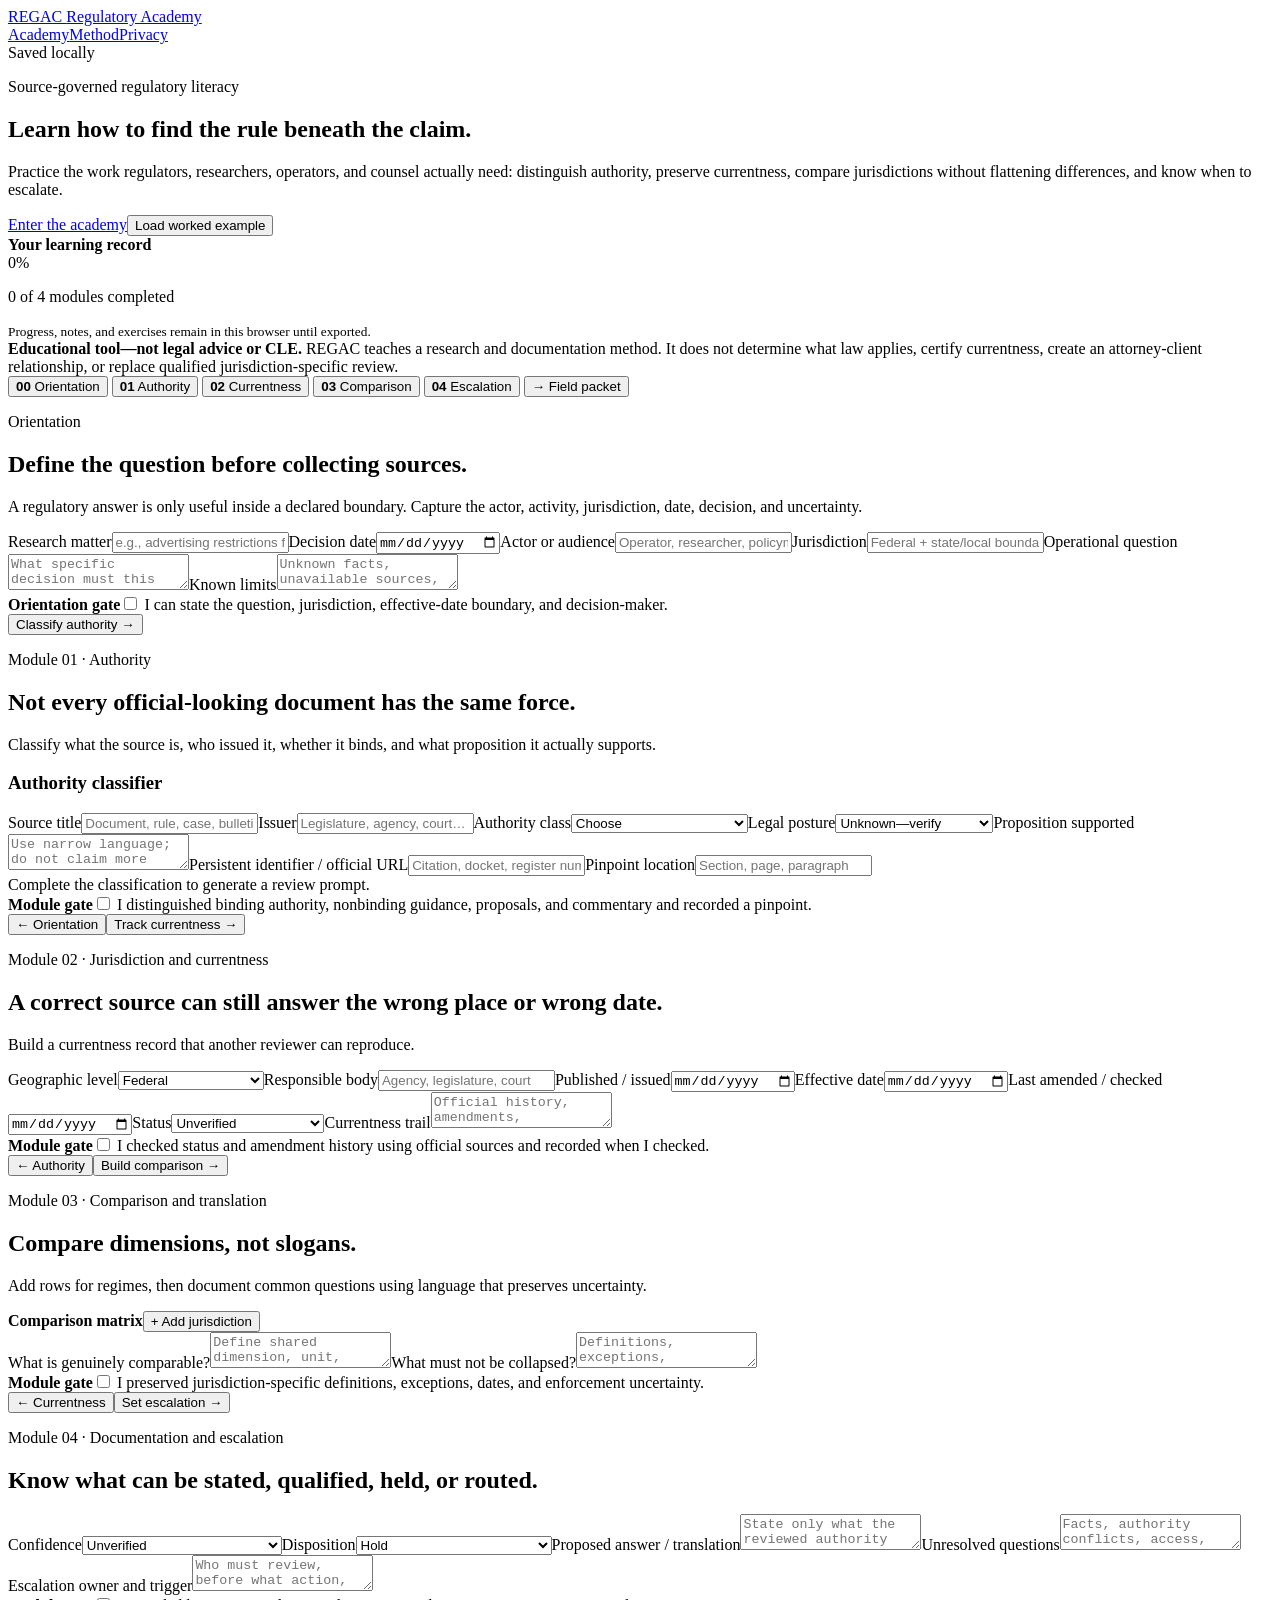
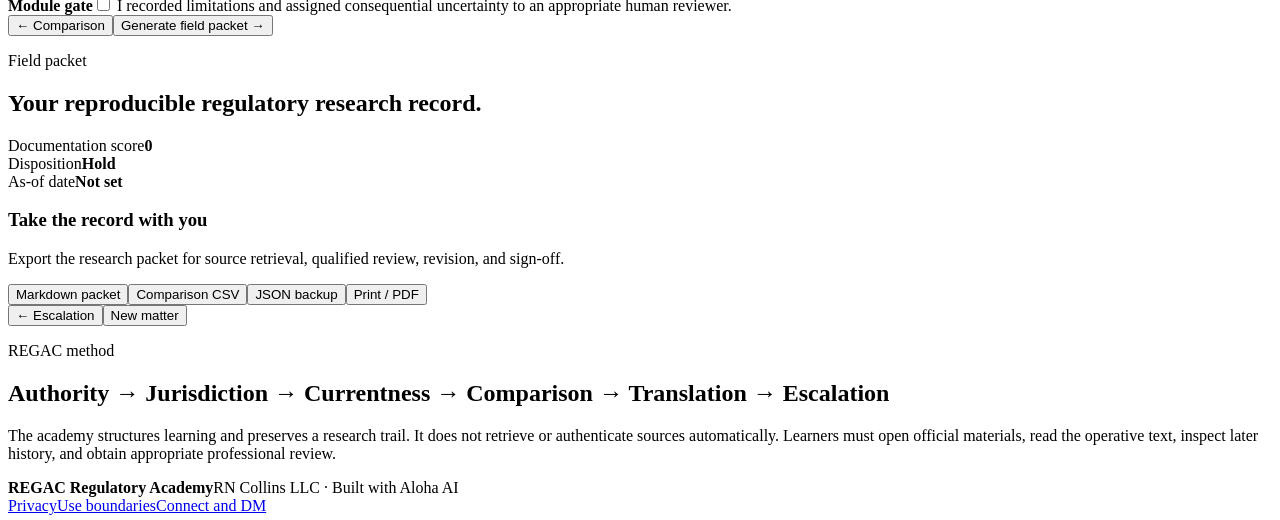
==== commit 19d3a5b7: "Build interactive source-governed regulatory academy" ====
--- a/index.html
+++ b/index.html
@@ -1,882 +1,47 @@
-<!DOCTYPE html>
-<html lang="en">
-<head>
-  <meta charset="UTF-8" />
-  <meta name="viewport" content="width=device-width, initial-scale=1.0" />
-  <title>REGAC | Prelaunch Regulatory-Education Concept</title>
-  <meta name="description" content="A prelaunch curriculum concept for source-governed cannabis, psychedelics, and emerging-drug regulatory education. No enrollment, legal advice, templates, or CLE credit are currently offered." />
-  <meta property="og:title" content="REGAC | Prelaunch Regulatory-Education Concept" />
-  <meta property="og:description" content="Explore a proposed four-module regulatory-education architecture by RN Collins. Prelaunch concept; no enrollment or CLE credit currently offered." />
-  <meta property="og:type" content="website" />
-  <meta property="og:url" content="https://regac-academy.vercel.app" />
+<!doctype html>
+<html lang="en"><head><meta charset="utf-8"><meta name="viewport" content="width=device-width,initial-scale=1">
+<title>REGAC Regulatory Academy | Source-Governed Learning Lab</title>
+<meta name="description" content="An interactive regulatory literacy academy for learning how to classify authority, track jurisdiction and currentness, compare regimes, and document escalation.">
+<link rel="canonical" href="https://regac-academy.vercel.app/"><link rel="stylesheet" href="/academy.css">
+</head><body>
+<header class="top"><a class="brand" href="/">REGAC <span>Regulatory Academy</span></a><nav><a href="#academy">Academy</a><a href="#method">Method</a><a href="/privacy">Privacy</a></nav><div id="save">Saved locally</div></header>
+<section class="hero"><div><p class="eyebrow">Source-governed regulatory literacy</p><h1>Learn how to find the rule beneath the claim.</h1><p class="lede">Practice the work regulators, researchers, operators, and counsel actually need: distinguish authority, preserve currentness, compare jurisdictions without flattening differences, and know when to escalate.</p><div class="actions"><a class="btn" href="#academy">Enter the academy</a><button class="btn alt" id="example">Load worked example</button></div></div><aside><strong>Your learning record</strong><div class="big" id="percent">0%</div><p id="progressText">0 of 4 modules completed</p><div class="bar"><i id="bar"></i></div><small>Progress, notes, and exercises remain in this browser until exported.</small></aside></section>
+<div class="boundary"><strong>Educational tool—not legal advice or CLE.</strong> REGAC teaches a research and documentation method. It does not determine what law applies, certify currentness, create an attorney-client relationship, or replace qualified jurisdiction-specific review.</div>
+<main id="academy">
+<aside class="rail" aria-label="Academy navigation">
+<button class="tab active" data-step="0"><b>00</b> Orientation</button>
+<button class="tab" data-step="1"><b>01</b> Authority</button>
+<button class="tab" data-step="2"><b>02</b> Currentness</button>
+<button class="tab" data-step="3"><b>03</b> Comparison</button>
+<button class="tab" data-step="4"><b>04</b> Escalation</button>
+<button class="tab" data-step="5"><b>→</b> Field packet</button>
+</aside>
+<div class="workspace">
+<section class="panel active" data-panel="0"><p class="eyebrow">Orientation</p><h2>Define the question before collecting sources.</h2><p>A regulatory answer is only useful inside a declared boundary. Capture the actor, activity, jurisdiction, date, decision, and uncertainty.</p>
+<div class="grid"><label>Research matter<input id="matter" placeholder="e.g., advertising restrictions for a proposed product"></label><label>Decision date<input id="asof" type="date"></label><label>Actor or audience<input id="actor" placeholder="Operator, researcher, policymaker…"></label><label>Jurisdiction<input id="jurisdiction" placeholder="Federal + state/local boundary"></label><label class="full">Operational question<textarea id="question" placeholder="What specific decision must this research support?"></textarea></label><label class="full">Known limits<textarea id="limits" placeholder="Unknown facts, unavailable sources, unsettled law, professional review needed…"></textarea></label></div>
+<div class="lesson"><strong>Orientation gate</strong><label class="check"><input type="checkbox" data-done="0"> I can state the question, jurisdiction, effective-date boundary, and decision-maker.</label></div><div class="navrow"><span></span><button class="btn next">Classify authority →</button></div></section>
 
-  <!-- Aggregate, privacy-preserving site analytics -->
-  <script defer src="/_vercel/insights/script.js"></script>
-  <script defer src="/_vercel/speed-insights/script.js"></script>
+<section class="panel" data-panel="1"><p class="eyebrow">Module 01 · Authority</p><h2>Not every official-looking document has the same force.</h2><p>Classify what the source is, who issued it, whether it binds, and what proposition it actually supports.</p>
+<div class="exercise"><h3>Authority classifier</h3><div class="grid"><label>Source title<input id="sourceTitle" placeholder="Document, rule, case, bulletin…"></label><label>Issuer<input id="issuer" placeholder="Legislature, agency, court…"></label><label>Authority class<select id="authority"><option value="">Choose</option><option>Constitution</option><option>Statute</option><option>Regulation</option><option>Judicial opinion/order</option><option>Agency adjudication/order</option><option>Official guidance</option><option>Pending proposal/bill</option><option>Secondary commentary</option></select></label><label>Legal posture<select id="posture"><option>Unknown—verify</option><option>Binding/controlling</option><option>Persuasive</option><option>Interpretive/nonbinding</option><option>Proposed/not effective</option><option>Historical/superseded</option></select></label><label class="full">Proposition supported<textarea id="proposition" placeholder="Use narrow language; do not claim more than the source establishes."></textarea></label><label>Persistent identifier / official URL<input id="identifier" placeholder="Citation, docket, register number, URL"></label><label>Pinpoint location<input id="pinpoint" placeholder="Section, page, paragraph"></label></div><div id="authorityFeedback" class="feedback">Complete the classification to generate a review prompt.</div></div>
+<div class="lesson"><strong>Module gate</strong><label class="check"><input type="checkbox" data-done="1"> I distinguished binding authority, nonbinding guidance, proposals, and commentary and recorded a pinpoint.</label></div><div class="navrow"><button class="ghost prev">← Orientation</button><button class="btn next">Track currentness →</button></div></section>
 
-  <meta name="robots" content="noindex, nofollow, noarchive" />
-  <!-- Fonts -->
-  <link rel="preconnect" href="https://fonts.googleapis.com" />
-  <link rel="preconnect" href="https://fonts.gstatic.com" crossorigin />
-  <link href="https://fonts.googleapis.com/css2?family=Cormorant+Garamond:ital,wght@0,300;0,400;0,500;0,600;0,700;1,400;1,600&family=Syne:wght@400;500;600;700;800&family=Manrope:wght@300;400;500;600;700&family=DM+Mono:wght@300;400;500&display=swap" rel="stylesheet" />
+<section class="panel" data-panel="2"><p class="eyebrow">Module 02 · Jurisdiction and currentness</p><h2>A correct source can still answer the wrong place or wrong date.</h2><p>Build a currentness record that another reviewer can reproduce.</p>
+<div class="grid"><label>Geographic level<select id="level"><option>Federal</option><option>State/territory</option><option>Tribal</option><option>County/local</option><option>International/national</option><option>Multi-jurisdictional</option></select></label><label>Responsible body<input id="body" placeholder="Agency, legislature, court"></label><label>Published / issued<input id="issued" type="date"></label><label>Effective date<input id="effective" type="date"></label><label>Last amended / checked<input id="checked" type="date"></label><label>Status<select id="status"><option>Unverified</option><option>Effective</option><option>Proposed</option><option>Stayed/enjoined</option><option>Repealed/superseded</option><option>Expired</option><option>Unclear—escalate</option></select></label><label class="full">Currentness trail<textarea id="trail" placeholder="Official history, amendments, implementation notices, litigation, later guidance, retrieval date…"></textarea></label></div>
+<div class="lesson"><strong>Module gate</strong><label class="check"><input type="checkbox" data-done="2"> I checked status and amendment history using official sources and recorded when I checked.</label></div><div class="navrow"><button class="ghost prev">← Authority</button><button class="btn next">Build comparison →</button></div></section>
 
-  <style>
-    :root {
-      --bg: #F6F3EC;
-      --text: #1C1B1F;
-      --brand: #6B2937;
-      --brand-dark: #511f2a;
-      --brand-light: #8a3446;
-      --gold: #B8842A;
-      --gold-dark: #9a6d21;
-      --off-white: #FAF8F4;
-      --muted: #6B6560;
-      --border: #DDD8CE;
-      --card-bg: #FFFFFF;
-      --font-display: 'Cormorant Garamond', Georgia, serif;
-      --font-ui: 'Syne', sans-serif;
-      --font-body: 'Manrope', sans-serif;
-      --font-mono: 'DM Mono', monospace;
-      --radius: 4px;
-      --radius-lg: 12px;
-      --shadow: 0 2px 16px rgba(28,27,31,0.08);
-      --shadow-lg: 0 8px 40px rgba(28,27,31,0.14);
-    }
+<section class="panel" data-panel="3"><p class="eyebrow">Module 03 · Comparison and translation</p><h2>Compare dimensions, not slogans.</h2><p>Add rows for regimes, then document common questions using language that preserves uncertainty.</p>
+<div class="compare"><div class="compareHead"><strong>Comparison matrix</strong><button class="ghost" id="addRow">+ Add jurisdiction</button></div><div id="rows"></div></div>
+<div class="grid"><label class="full">What is genuinely comparable?<textarea id="comparable" placeholder="Define shared dimension, unit, population, time period, and source hierarchy."></textarea></label><label class="full">What must not be collapsed?<textarea id="differences" placeholder="Definitions, exceptions, enforcement posture, local overlays, implementation dates…"></textarea></label></div>
+<div class="lesson"><strong>Module gate</strong><label class="check"><input type="checkbox" data-done="3"> I preserved jurisdiction-specific definitions, exceptions, dates, and enforcement uncertainty.</label></div><div class="navrow"><button class="ghost prev">← Currentness</button><button class="btn next">Set escalation →</button></div></section>
 
-    *, *::before, *::after { box-sizing: border-box; margin: 0; padding: 0; }
+<section class="panel" data-panel="4"><p class="eyebrow">Module 04 · Documentation and escalation</p><h2>Know what can be stated, qualified, held, or routed.</h2>
+<div class="grid"><label>Confidence<select id="confidence"><option>Unverified</option><option>Low—material gaps</option><option>Moderate—qualified</option><option>High—independently checked</option></select></label><label>Disposition<select id="disposition"><option>Hold</option><option>Release with qualification</option><option>Replace source</option><option>Remove claim</option><option>Escalate to qualified reviewer</option></select></label><label class="full">Proposed answer / translation<textarea id="answer" placeholder="State only what the reviewed authority supports, with jurisdiction and as-of date."></textarea></label><label class="full">Unresolved questions<textarea id="unresolved" placeholder="Facts, authority conflicts, access, litigation, professional judgment…"></textarea></label><label class="full">Escalation owner and trigger<textarea id="escalation" placeholder="Who must review, before what action, and what evidence they need."></textarea></label></div>
+<div class="lesson"><strong>Module gate</strong><label class="check"><input type="checkbox" data-done="4"> I recorded limitations and assigned consequential uncertainty to an appropriate human reviewer.</label></div><div class="navrow"><button class="ghost prev">← Comparison</button><button class="btn next">Generate field packet →</button></div></section>
 
-    html { scroll-behavior: smooth; }
-
-    body {
-      background: var(--bg);
-      color: var(--text);
-      font-family: var(--font-body);
-      font-size: 16px;
-      line-height: 1.7;
-      -webkit-font-smoothing: antialiased;
-    }
-
-    /* ── TYPOGRAPHY ── */
-    h1 {
-      font-family: var(--font-display);
-      font-weight: 600;
-      line-height: 1.15;
-      letter-spacing: -0.01em;
-    }
-    h2, h3, h4 {
-      font-family: var(--font-ui);
-      font-weight: 700;
-      line-height: 1.25;
-    }
-    p { line-height: 1.8; }
-
-    /* ── LAYOUT ── */
-    .container {
-      max-width: 1080px;
-      margin: 0 auto;
-      padding: 0 24px;
-    }
-    .container--narrow {
-      max-width: 720px;
-      margin: 0 auto;
-      padding: 0 24px;
-    }
-
-    section { padding: 96px 0; }
-
-    /* ── BUTTONS ── */
-    .btn {
-      display: inline-flex;
-      align-items: center;
-      gap: 8px;
-      font-family: var(--font-ui);
-      font-size: 14px;
-      font-weight: 600;
-      letter-spacing: 0.04em;
-      text-transform: uppercase;
-      padding: 14px 32px;
-      border-radius: var(--radius);
-      border: none;
-      cursor: pointer;
-      transition: background 0.2s, transform 0.15s, box-shadow 0.2s;
-      text-decoration: none;
-    }
-    .btn:active { transform: translateY(1px); }
-
-    .btn--primary {
-      background: var(--brand);
-      color: #fff;
-    }
-    .btn--primary:hover { background: var(--brand-dark); box-shadow: 0 4px 20px rgba(107,41,55,0.35); }
-
-    .btn--outline {
-      background: transparent;
-      color: var(--brand);
-      border: 1.5px solid var(--brand);
-    }
-    .btn--outline:hover { background: var(--brand); color: #fff; }
-
-    .btn--ghost {
-      background: transparent;
-      color: #fff;
-      border: 1.5px solid rgba(255,255,255,0.5);
-    }
-    .btn--ghost:hover { background: rgba(255,255,255,0.1); }
-
-    .btn--gold {
-      background: var(--gold);
-      color: #fff;
-    }
-    .btn--gold:hover { background: var(--gold-dark); box-shadow: 0 4px 20px rgba(184,132,42,0.35); }
-
-    /* ── NAV ── */
-    .nav {
-      position: sticky;
-      top: 0;
-      z-index: 100;
-      background: rgba(246,243,236,0.92);
-      backdrop-filter: blur(12px);
-      border-bottom: 1px solid var(--border);
-    }
-    .nav__inner {
-      display: flex;
-      align-items: center;
-      justify-content: space-between;
-      height: 64px;
-    }
-    .nav__logo {
-      font-family: var(--font-ui);
-      font-size: 13px;
-      font-weight: 700;
-      letter-spacing: 0.12em;
-      text-transform: uppercase;
-      color: var(--brand);
-      text-decoration: none;
-    }
-    .nav__cta { font-size: 13px; padding: 10px 22px; }
-
-    /* ── HERO ── */
-    .hero {
-      background: var(--brand);
-      color: #FAF8F4;
-      padding: 120px 0 100px;
-    }
-    .hero__eyebrow {
-      font-family: var(--font-mono);
-      font-size: 11px;
-      font-weight: 500;
-      letter-spacing: 0.18em;
-      text-transform: uppercase;
-      color: rgba(250,248,244,0.55);
-      margin-bottom: 28px;
-    }
-    .hero h1 {
-      font-size: clamp(2.2rem, 5vw, 3.6rem);
-      color: #FAF8F4;
-      max-width: 840px;
-      margin-bottom: 32px;
-    }
-    .hero h1 em {
-      font-style: italic;
-      color: #e8c07e;
-    }
-    .hero__sub {
-      font-family: var(--font-ui);
-      font-size: 15px;
-      font-weight: 500;
-      letter-spacing: 0.05em;
-      color: rgba(250,248,244,0.72);
-      margin-bottom: 48px;
-      display: flex;
-      flex-wrap: wrap;
-      gap: 20px;
-      align-items: center;
-    }
-    .hero__sub span {
-      display: flex;
-      align-items: center;
-      gap: 8px;
-    }
-    .hero__sub span::before {
-      content: '';
-      display: inline-block;
-      width: 4px;
-      height: 4px;
-      border-radius: 50%;
-      background: #e8c07e;
-    }
-    .hero__sub span:first-child::before { display: none; }
-    .hero__actions {
-      display: flex;
-      gap: 16px;
-      flex-wrap: wrap;
-      align-items: center;
-    }
-    .hero__urgency {
-      font-family: var(--font-mono);
-      font-size: 11px;
-      letter-spacing: 0.1em;
-      text-transform: uppercase;
-      color: #e8c07e;
-      border: 1px solid rgba(232,192,126,0.4);
-      padding: 6px 14px;
-      border-radius: 20px;
-    }
-
-    /* ── PAIN SECTION ── */
-    .pain {
-      background: var(--off-white);
-      border-top: 1px solid var(--border);
-      border-bottom: 1px solid var(--border);
-    }
-    .pain h2 {
-      font-size: clamp(1.6rem, 3vw, 2.4rem);
-      color: var(--brand);
-      margin-bottom: 32px;
-    }
-    .pain p { color: var(--text); font-size: 17px; }
-    .pain__ticker {
-      display: flex;
-      flex-wrap: wrap;
-      gap: 12px;
-      margin-bottom: 40px;
-    }
-    .ticker-pill {
-      font-family: var(--font-mono);
-      font-size: 11px;
-      letter-spacing: 0.08em;
-      background: #fff;
-      border: 1px solid var(--border);
-      border-left: 3px solid var(--brand);
-      padding: 8px 16px;
-      color: var(--muted);
-    }
-
-    /* ── PROMISE SECTION ── */
-    .promise {
-      background: var(--bg);
-    }
-    .promise h2 {
-      font-size: clamp(1.6rem, 3vw, 2.4rem);
-      margin-bottom: 24px;
-    }
-    .promise p { font-size: 17px; color: var(--muted); }
-    .promise__stat-row {
-      display: grid;
-      grid-template-columns: repeat(auto-fit, minmax(160px, 1fr));
-      gap: 24px;
-      margin-top: 56px;
-    }
-    .stat-card {
-      text-align: center;
-      padding: 32px 16px;
-      background: var(--card-bg);
-      border: 1px solid var(--border);
-      border-top: 3px solid var(--brand);
-    }
-    .stat-card__number {
-      font-family: var(--font-display);
-      font-size: 3rem;
-      font-weight: 600;
-      color: var(--brand);
-      line-height: 1;
-      margin-bottom: 8px;
-    }
-    .stat-card__label {
-      font-family: var(--font-mono);
-      font-size: 11px;
-      letter-spacing: 0.1em;
-      text-transform: uppercase;
-      color: var(--muted);
-    }
-
-    /* ── DELIVERABLES ── */
-    .deliverables { background: var(--brand); color: #FAF8F4; }
-    .deliverables h2 {
-      font-size: clamp(1.6rem, 3vw, 2.2rem);
-      color: #FAF8F4;
-      margin-bottom: 56px;
-    }
-    .deliverables__grid {
-      display: grid;
-      grid-template-columns: repeat(auto-fit, minmax(300px, 1fr));
-      gap: 24px;
-    }
-    .deliv-card {
-      background: rgba(255,255,255,0.07);
-      border: 1px solid rgba(255,255,255,0.12);
-      padding: 32px;
-      border-radius: var(--radius-lg);
-      transition: background 0.2s;
-    }
-    .deliv-card:hover { background: rgba(255,255,255,0.11); }
-    .deliv-card__icon {
-      font-family: var(--font-mono);
-      font-size: 11px;
-      letter-spacing: 0.1em;
-      text-transform: uppercase;
-      color: #e8c07e;
-      margin-bottom: 16px;
-    }
-    .deliv-card h3 {
-      font-size: 16px;
-      color: #FAF8F4;
-      margin-bottom: 12px;
-      font-family: var(--font-ui);
-    }
-    .deliv-card p {
-      font-size: 14px;
-      color: rgba(250,248,244,0.65);
-      line-height: 1.6;
-    }
-
-    /* ── FORMAT BANNER ── */
-    .format-banner {
-      background: var(--off-white);
-      padding: 48px 0;
-      border-bottom: 1px solid var(--border);
-    }
-    .format-banner__inner {
-      display: flex;
-      flex-wrap: wrap;
-      gap: 40px;
-      align-items: flex-start;
-    }
-    .format-item {
-      flex: 1;
-      min-width: 200px;
-    }
-    .format-item__label {
-      font-family: var(--font-mono);
-      font-size: 10px;
-      letter-spacing: 0.14em;
-      text-transform: uppercase;
-      color: var(--brand);
-      margin-bottom: 6px;
-    }
-    .format-item__value {
-      font-family: var(--font-ui);
-      font-size: 15px;
-      font-weight: 600;
-      color: var(--text);
-    }
-
-    /* ── PRICING ── */
-    .pricing { background: var(--bg); }
-    .pricing h2 {
-      font-size: clamp(1.6rem, 3vw, 2.2rem);
-      margin-bottom: 16px;
-    }
-    .pricing__sub {
-      font-family: var(--font-mono);
-      font-size: 12px;
-      letter-spacing: 0.08em;
-      text-transform: uppercase;
-      color: var(--muted);
-      margin-bottom: 56px;
-    }
-    .pricing__grid {
-      display: grid;
-      grid-template-columns: repeat(auto-fit, minmax(280px, 1fr));
-      gap: 24px;
-      align-items: start;
-    }
-    .price-card {
-      background: var(--card-bg);
-      border: 1px solid var(--border);
-      padding: 40px 32px;
-      border-radius: var(--radius-lg);
-      box-shadow: var(--shadow);
-      transition: box-shadow 0.2s, transform 0.2s;
-      position: relative;
-    }
-    .price-card:hover { box-shadow: var(--shadow-lg); transform: translateY(-3px); }
-    .price-card--featured {
-      border-color: var(--brand);
-      border-width: 2px;
-    }
-    .price-card__badge {
-      position: absolute;
-      top: -12px;
-      left: 50%;
-      transform: translateX(-50%);
-      background: var(--brand);
-      color: #fff;
-      font-family: var(--font-mono);
-      font-size: 10px;
-      letter-spacing: 0.12em;
-      text-transform: uppercase;
-      padding: 4px 14px;
-      border-radius: 20px;
-      white-space: nowrap;
-    }
-    .price-card__tier {
-      font-family: var(--font-ui);
-      font-size: 12px;
-      font-weight: 600;
-      letter-spacing: 0.1em;
-      text-transform: uppercase;
-      color: var(--muted);
-      margin-bottom: 16px;
-    }
-    .price-card__price {
-      font-family: var(--font-mono);
-      font-size: 2.6rem;
-      font-weight: 500;
-      color: var(--brand);
-      line-height: 1;
-      margin-bottom: 4px;
-    }
-    .price-card__note {
-      font-family: var(--font-mono);
-      font-size: 11px;
-      color: var(--muted);
-      margin-bottom: 24px;
-    }
-    .price-card__features {
-      list-style: none;
-      margin-bottom: 32px;
-    }
-    .price-card__features li {
-      font-size: 14px;
-      color: var(--muted);
-      padding: 8px 0;
-      border-bottom: 1px solid var(--border);
-      display: flex;
-      align-items: flex-start;
-      gap: 10px;
-    }
-    .price-card__features li::before {
-      content: '→';
-      color: var(--brand);
-      flex-shrink: 0;
-      margin-top: 1px;
-    }
-    .price-card .btn { width: 100%; justify-content: center; }
-
-    /* ── PULL QUOTE ── */
-    .pullquote { background: var(--off-white); border-top: 1px solid var(--border); }
-    .pullquote blockquote {
-      font-family: var(--font-display);
-      font-size: clamp(1.15rem, 2.5vw, 1.5rem);
-      font-style: italic;
-      line-height: 1.7;
-      color: var(--text);
-      border-left: 3px solid var(--brand);
-      padding-left: 32px;
-      margin-bottom: 24px;
-    }
-    .pullquote__attr {
-      font-family: var(--font-mono);
-      font-size: 11px;
-      letter-spacing: 0.1em;
-      text-transform: uppercase;
-      color: var(--brand);
-      padding-left: 35px;
-    }
-
-    /* ── ABOUT ── */
-    .about { background: var(--bg); }
-    .about__inner {
-      display: grid;
-      grid-template-columns: 1fr 1.6fr;
-      gap: 80px;
-      align-items: center;
-    }
-    .about__left {}
-    .about__avatar-placeholder {
-      width: 100%;
-      aspect-ratio: 3/4;
-      background: linear-gradient(135deg, var(--brand) 0%, var(--brand-dark) 100%);
-      border-radius: var(--radius-lg);
-      display: flex;
-      align-items: center;
-      justify-content: center;
-      font-family: var(--font-display);
-      font-size: 4rem;
-      font-weight: 600;
-      color: rgba(255,255,255,0.3);
-      letter-spacing: 0.05em;
-    }
-    .about h2 {
-      font-size: clamp(1.4rem, 3vw, 2rem);
-      margin-bottom: 8px;
-    }
-    .about__credentials {
-      font-family: var(--font-mono);
-      font-size: 11px;
-      letter-spacing: 0.08em;
-      color: var(--brand);
-      margin-bottom: 24px;
-      line-height: 1.8;
-    }
-    .about p { font-size: 16px; color: var(--muted); }
-
-    /* ── EMAIL CAPTURE ── */
-    .email-capture { background: var(--brand); color: #FAF8F4; text-align: center; }
-    .email-capture h2 {
-      font-size: clamp(1.6rem, 3vw, 2.4rem);
-      color: #FAF8F4;
-      margin-bottom: 12px;
-    }
-    .email-capture__sub {
-      font-size: 16px;
-      color: rgba(250,248,244,0.75);
-      margin-bottom: 48px;
-      max-width: 540px;
-      margin-left: auto;
-      margin-right: auto;
-    }
-    .capture-form {
-      display: flex;
-      flex-wrap: wrap;
-      gap: 12px;
-      justify-content: center;
-      max-width: 560px;
-      margin: 0 auto;
-    }
-    .capture-form input {
-      flex: 1;
-      min-width: 200px;
-      padding: 14px 18px;
-      border: 1px solid rgba(255,255,255,0.25);
-      background: rgba(255,255,255,0.1);
-      color: #FAF8F4;
-      font-family: var(--font-body);
-      font-size: 15px;
-      border-radius: var(--radius);
-      outline: none;
-      transition: border-color 0.2s, background 0.2s;
-    }
-    .capture-form input::placeholder { color: rgba(250,248,244,0.45); }
-    .capture-form input:focus {
-      border-color: rgba(255,255,255,0.6);
-      background: rgba(255,255,255,0.14);
-    }
-    .capture-form .btn {
-      background: #FAF8F4;
-      color: var(--brand);
-      font-size: 13px;
-      white-space: nowrap;
-    }
-    .capture-form .btn:hover { background: #fff; }
-    .success-msg {
-      display: none;
-      font-family: var(--font-mono);
-      font-size: 13px;
-      letter-spacing: 0.06em;
-      color: #e8c07e;
-      margin-top: 20px;
-      padding: 12px 20px;
-      border: 1px solid rgba(232,192,126,0.4);
-      border-radius: var(--radius);
-      background: rgba(232,192,126,0.08);
-    }
-
-    /* ── FOOTER ── */
-    footer {
-      background: #131114;
-      color: rgba(250,248,244,0.45);
-      text-align: center;
-      padding: 40px 24px;
-    }
-    footer p {
-      font-family: var(--font-mono);
-      font-size: 12px;
-      letter-spacing: 0.06em;
-    }
-    footer a { color: rgba(250,248,244,0.55); text-decoration: none; }
-    footer a:hover { color: #FAF8F4; }
-
-    /* ── FIXED CONTACT BUTTON ── */
-    .contact-fab {
-      position: fixed;
-      bottom: 28px;
-      right: 28px;
-      z-index: 200;
-      background: var(--gold);
-      color: #fff;
-      font-family: var(--font-ui);
-      font-size: 13px;
-      font-weight: 600;
-      letter-spacing: 0.05em;
-      padding: 14px 24px;
-      border-radius: 40px;
-      border: none;
-      cursor: pointer;
-      box-shadow: 0 4px 24px rgba(184,132,42,0.4);
-      transition: background 0.2s, box-shadow 0.2s, transform 0.15s;
-      display: flex;
-      align-items: center;
-      gap: 8px;
-    }
-    .contact-fab:hover {
-      background: var(--gold-dark);
-      box-shadow: 0 6px 32px rgba(184,132,42,0.5);
-      transform: translateY(-2px);
-    }
-    .contact-fab svg { width: 16px; height: 16px; }
-
-    /* ── MODAL ── */
-    .modal-overlay {
-      display: none;
-      position: fixed;
-      inset: 0;
-      z-index: 300;
-      background: rgba(28,27,31,0.55);
-      backdrop-filter: blur(6px);
-      align-items: center;
-      justify-content: center;
-      padding: 20px;
-    }
-    .modal-overlay.is-open { display: flex; }
-
-    .modal {
-      background: var(--off-white);
-      border-radius: var(--radius-lg);
-      padding: 48px 40px;
-      width: 100%;
-      max-width: 480px;
-      position: relative;
-      box-shadow: 0 24px 80px rgba(28,27,31,0.25);
-      animation: modalIn 0.22s ease;
-    }
-    @keyframes modalIn {
-      from { opacity: 0; transform: translateY(16px) scale(0.98); }
-      to { opacity: 1; transform: translateY(0) scale(1); }
-    }
-    .modal__close {
-      position: absolute;
-      top: 16px;
-      right: 16px;
-      width: 32px;
-      height: 32px;
-      background: none;
-      border: none;
-      cursor: pointer;
-      color: var(--muted);
-      font-size: 20px;
-      display: flex;
-      align-items: center;
-      justify-content: center;
-      border-radius: 50%;
-      transition: background 0.15s, color 0.15s;
-    }
-    .modal__close:hover { background: var(--border); color: var(--text); }
-    .modal__eyebrow {
-      font-family: var(--font-mono);
-      font-size: 10px;
-      letter-spacing: 0.14em;
-      text-transform: uppercase;
-      color: var(--brand);
-      margin-bottom: 10px;
-    }
-    .modal h2 {
-      font-size: 1.5rem;
-      margin-bottom: 8px;
-    }
-    .modal__sub {
-      font-size: 14px;
-      color: var(--muted);
-      margin-bottom: 32px;
-      line-height: 1.6;
-    }
-    .modal__urgency {
-      font-family: var(--font-mono);
-      font-size: 11px;
-      letter-spacing: 0.08em;
-      background: rgba(107,41,55,0.07);
-      border: 1px solid rgba(107,41,55,0.2);
-      color: var(--brand);
-      padding: 8px 14px;
-      border-radius: var(--radius);
-      margin-bottom: 24px;
-      text-align: center;
-    }
-
-    /* Form styles */
-    .form-group { margin-bottom: 16px; }
-    .form-group label {
-      display: block;
-      font-family: var(--font-ui);
-      font-size: 12px;
-      font-weight: 600;
-      letter-spacing: 0.06em;
-      text-transform: uppercase;
-      color: var(--text);
-      margin-bottom: 6px;
-    }
-    .form-group label span { color: var(--muted); font-weight: 400; }
-    .form-group input,
-    .form-group textarea {
-      width: 100%;
-      padding: 12px 16px;
-      border: 1px solid var(--border);
-      background: #fff;
-      font-family: var(--font-body);
-      font-size: 15px;
-      color: var(--text);
-      border-radius: var(--radius);
-      outline: none;
-      transition: border-color 0.2s;
-    }
-    .form-group input:focus,
-    .form-group textarea:focus { border-color: var(--brand); }
-    .form-group textarea { min-height: 100px; resize: vertical; }
-    .modal .btn { width: 100%; justify-content: center; margin-top: 4px; }
-
-    .modal__success {
-      display: none;
-      text-align: center;
-      padding: 20px 0;
-    }
-    .modal__success__icon {
-      font-size: 2.5rem;
-      margin-bottom: 16px;
-    }
-    .modal__success h3 {
-      font-family: var(--font-ui);
-      font-size: 1.2rem;
-      margin-bottom: 8px;
-    }
-    .modal__success p { font-size: 14px; color: var(--muted); }
-
-    .modal__error {
-      display: none;
-      font-size: 13px;
-      color: #c0392b;
-      margin-top: 8px;
-      padding: 8px 12px;
-      background: #fdf0ef;
-      border: 1px solid #f5c6c3;
-      border-radius: var(--radius);
-    }
-
-    /* ── RESPONSIVE ── */
-    @media (max-width: 768px) {
-      section { padding: 72px 0; }
-      .hero { padding: 80px 0 72px; }
-      .about__inner { grid-template-columns: 1fr; gap: 40px; }
-      .about__avatar-placeholder { aspect-ratio: 3/2; max-height: 280px; }
-      .modal { padding: 36px 24px; }
-      .contact-fab { bottom: 20px; right: 20px; }
-      .nav__logo { font-size: 11px; }
-    }
-    @media (max-width: 480px) {
-      .hero h1 { font-size: 1.85rem; }
-      .pricing__grid { grid-template-columns: 1fr; }
-      .deliverables__grid { grid-template-columns: 1fr; }
-    }
-  </style>
-<script>(function(){var p=new URLSearchParams(location.search),u={};['utm_source','utm_medium','utm_campaign','utm_content','utm_term'].forEach(function(k){if(p.get(k))u[k]=p.get(k);});if(Object.keys(u).length)sessionStorage.setItem('rn_utm',JSON.stringify(u));window._getUTM=function(){try{return JSON.parse(sessionStorage.getItem('rn_utm')||'{}')}catch(e){return{}}};window.addEventListener('load',function(){fetch('/api/track',{method:'POST',headers:{'Content-Type':'application/json'},body:JSON.stringify({event:'page_view',source:'regac-academy',referrer:document.referrer||'direct',utm:window._getUTM()})}).catch(function(){});}); var ms=[25,50,75,90],fired={};window.addEventListener('scroll',function(){var h=document.body.scrollHeight-window.innerHeight;if(h<=0)return;var pct=Math.round((window.scrollY/h)*100);ms.forEach(function(m){if(pct>=m&&!fired[m]){fired[m]=1;fetch('/api/track',{method:'POST',headers:{'Content-Type':'application/json'},body:JSON.stringify({event:'scroll_depth',source:'regac-academy',depth:m+'%'})}).catch(function(){});}});},{passive:true});})()</script>
-<script type="application/ld+json">{"@context":"https://schema.org","@type":"CreativeWork","name":"REGAC regulatory-education curriculum concept","creator":{"@type":"Person","name":"Rayven-Nikkita Collins","url":"https://rn-selected-work.vercel.app/about"},"url":"https://regac-academy.vercel.app","description":"A public prelaunch curriculum concept. No enrollment, legal advice, templates, or CLE credit are currently offered."}</script>
-<link rel="sitemap" type="application/xml" href="/sitemap.xml"/>
-</head>
-<body>
-<nav class="nav">
-  <div class="container nav__inner">
-    <a href="#top" class="nav__logo">REGAC · PRELAUNCH CONCEPT</a>
-    <a class="btn btn--primary nav__cta" href="#curriculum">Explore the curriculum concept</a>
-  </div>
-</nav>
-
-<div id="concept-status" style="background:#FFF3DE;border-left:4px solid #B8842A;padding:16px clamp(20px,5vw,40px);font-size:13px;color:#5A4000;line-height:1.6">
-  <strong>Public prelaunch curriculum concept.</strong> REGAC is not currently enrolling, accepting payment, delivering a cohort, issuing certificates, offering legal advice, distributing practice-ready templates, or offering CLE credit. The curriculum, source system, professional review, learner terms, and delivery infrastructure remain under development.
-</div>
-
-<section class="hero" id="top">
-  <div class="container">
-    <p class="hero__eyebrow">Proposed regulatory-education intensive</p>
-    <h1>A learning system for understanding fast-changing cannabis, psychedelics, and emerging-drug regulation</h1>
-    <div class="hero__sub">
-      <span>Four-module curriculum concept</span>
-      <span>Primary-source learning architecture</span>
-      <span>No CLE credit currently offered</span>
-      <span>No enrollment currently open</span>
-    </div>
-    <div class="hero__actions">
-      <a class="btn btn--ghost" style="background:rgba(250,248,244,0.95);color:var(--brand);border:none;font-size:14px;" href="#curriculum">Review the proposed curriculum</a>
-    </div>
-  </div>
-</section>
-
-<section class="pain">
-  <div class="container--narrow">
-    <h2>Regulatory change is difficult to track, compare, and translate.</h2>
-    <div class="pain__ticker">
-      <div class="ticker-pill">Federal and state rules diverge</div>
-      <div class="ticker-pill">Programs change over time</div>
-      <div class="ticker-pill">Agency materials require careful reading</div>
-      <div class="ticker-pill">Currentness must be documented</div>
-    </div>
-    <p>Regulatory materials can change across agencies, states, programs, courts, and effective dates. A useful education system must distinguish enacted law from proposals, primary authority from commentary, and current requirements from historical snapshots.</p>
-    <br />
-    <p>This concept explores how practitioners, operators, researchers, and policy professionals might learn to trace those changes without treating a static course as a substitute for current, jurisdiction-specific professional review.</p>
-  </div>
-</section>
-
-<section class="promise">
-  <div class="container--narrow">
-    <h2>A proposed four-module learning architecture</h2>
-    <p>The proposed curriculum would teach a repeatable method for finding, classifying, comparing, and documenting regulatory materials. The final program, materials, schedule, instructors, assessments, license terms, and professional approvals have not yet been completed.</p>
-  </div>
-  <div class="container">
-    <div class="promise__stat-row">
-      <div class="stat-card"><div class="stat-card__number">4</div><div class="stat-card__label">Proposed learning modules</div></div>
-      <div class="stat-card"><div class="stat-card__number">1</div><div class="stat-card__label">Source-governed method</div></div>
-      <div class="stat-card"><div class="stat-card__number">0</div><div class="stat-card__label">Current cohorts or enrollments</div></div>
-      <div class="stat-card"><div class="stat-card__number">0</div><div class="stat-card__label">CLE credits currently offered</div></div>
-    </div>
-  </div>
-</section>
-
-<section id="curriculum" style="padding:96px 24px;background:#FAF8F4">
-  <div class="container">
-    <p class="hero__eyebrow" style="color:var(--gold)">Proposed curriculum</p>
-    <h2 style="font-family:var(--font-display);font-size:clamp(2rem,4vw,3.4rem);margin-bottom:32px">Learn the method, not a frozen answer.</h2>
-    <div class="promise__stat-row">
-      <article class="stat-card"><div class="stat-card__number">01</div><div class="stat-card__label"><strong>Authority and source hierarchy</strong><br />Separate constitutions, statutes, regulations, orders, guidance, cases, proposals, and commentary.</div></article>
-      <article class="stat-card"><div class="stat-card__number">02</div><div class="stat-card__label"><strong>Jurisdiction and currentness</strong><br />Track geography, agency, effective date, amendments, implementation, and unresolved questions.</div></article>
-      <article class="stat-card"><div class="stat-card__number">03</div><div class="stat-card__label"><strong>Comparison and translation</strong><br />Map differences without flattening them into a universal checklist or unsupported conclusion.</div></article>
-      <article class="stat-card"><div class="stat-card__number">04</div><div class="stat-card__label"><strong>Documentation and escalation</strong><br />Build research records, identify limits, and route consequential questions to qualified professionals.</div></article>
-    </div>
-  </div>
-</section>
-
-<section class="pullquote">
-  <div class="container--narrow">
-    <blockquote>“REGAC is being developed as a source-governed regulatory-education concept. Before any launch, every learning object, template, authority, professional boundary, credential claim, and delivery promise must be inventoried, reviewed, and made real.”</blockquote>
-    <p class="pullquote__attr">— Rayven-Nikkita Collins, concept creator</p>
-  </div>
-</section>
-
-<section class="about">
-  <div class="container">
-    <div class="about__inner">
-      <div class="about__left">
-        <img src="https://rn-selected-work.vercel.app/rn-collins-portrait.webp" alt="Rayven-Nikkita Collins" width="240" height="240" style="width:min(240px,100%);aspect-ratio:1;border-radius:50%;object-fit:cover;object-position:center 18%;border:4px solid rgba(184,132,42,.35);" />
-      </div>
-      <div class="about__right">
-        <h2>Rayven-Nikkita Collins</h2>
-        <div class="about__credentials">Neuroscientist (MS, Anatomy &amp; Neurobiology)<br />JD Candidate, Northeastern University School of Law<br />Researcher, systems designer, and builder</div>
-        <p>Rayven-Nikkita Collins is developing the REGAC curriculum concept. She is not presented here as an attorney, CLE provider, or source of matter-specific legal advice.</p>
-        <br />
-        <p>The concept is intended to help learners build disciplined habits around primary sources, authority, currentness, uncertainty, and escalation. It will remain prelaunch until the curriculum, materials, ownership review, qualified professional review, and delivery system are complete.</p>
-      </div>
-    </div>
-  </div>
-</section>
-
-<section style="padding:72px 24px;background:#241f25;color:#FAF8F4;text-align:center">
-  <div class="container--narrow">
-    <h2 style="font-family:var(--font-display);font-size:2.4rem;margin-bottom:16px">Interested in the research and curriculum as it develops?</h2>
-    <p style="color:rgba(250,248,244,.7);margin-bottom:28px">No payment or enrollment information is being collected. Connect with RN to discuss the concept, educational collaboration, or qualified review.</p>
-    <a class="btn btn--primary" href="https://www.linkedin.com/in/rn-collins" target="_blank" rel="noopener noreferrer">Connect with RN on LinkedIn</a>
-  </div>
-</section>
-
-<footer>
-  <p>REGAC is a prelaunch educational concept by RN Collins LLC. Built with Aloha AI. <a href="/privacy">Privacy</a> · <a href="/terms">Use and limitations</a> · <a href="https://rn-selected-work.vercel.app/about">About RN</a></p>
-</footer>
-</body>
-</html>
+<section class="panel" data-panel="5"><p class="eyebrow">Field packet</p><h2>Your reproducible regulatory research record.</h2><div class="summary"><div><span>Documentation score</span><strong id="score">0</strong></div><div><span>Disposition</span><strong id="outDisposition">Hold</strong></div><div><span>As-of date</span><strong id="outDate">Not set</strong></div></div><div id="packet"></div>
+<div class="exports"><h3>Take the record with you</h3><p>Export the research packet for source retrieval, qualified review, revision, and sign-off.</p><button class="btn" id="md">Markdown packet</button><button class="btn" id="csv">Comparison CSV</button><button class="btn" id="json">JSON backup</button><button class="ghost" onclick="print()">Print / PDF</button></div>
+<div class="navrow"><button class="ghost prev">← Escalation</button><button class="danger" id="reset">New matter</button></div></section>
+</div></main>
+<section id="method" class="method"><p class="eyebrow">REGAC method</p><h2>Authority → Jurisdiction → Currentness → Comparison → Translation → Escalation</h2><p>The academy structures learning and preserves a research trail. It does not retrieve or authenticate sources automatically. Learners must open official materials, read the operative text, inspect later history, and obtain appropriate professional review.</p></section>
+<footer><strong>REGAC Regulatory Academy</strong><span>RN Collins LLC · Built with Aloha AI</span><nav><a href="/privacy">Privacy</a><a href="/terms">Use boundaries</a><a href="https://www.linkedin.com/in/rn-collins">Connect and DM</a></nav></footer>
+<script src="/academy.js"></script></body></html>
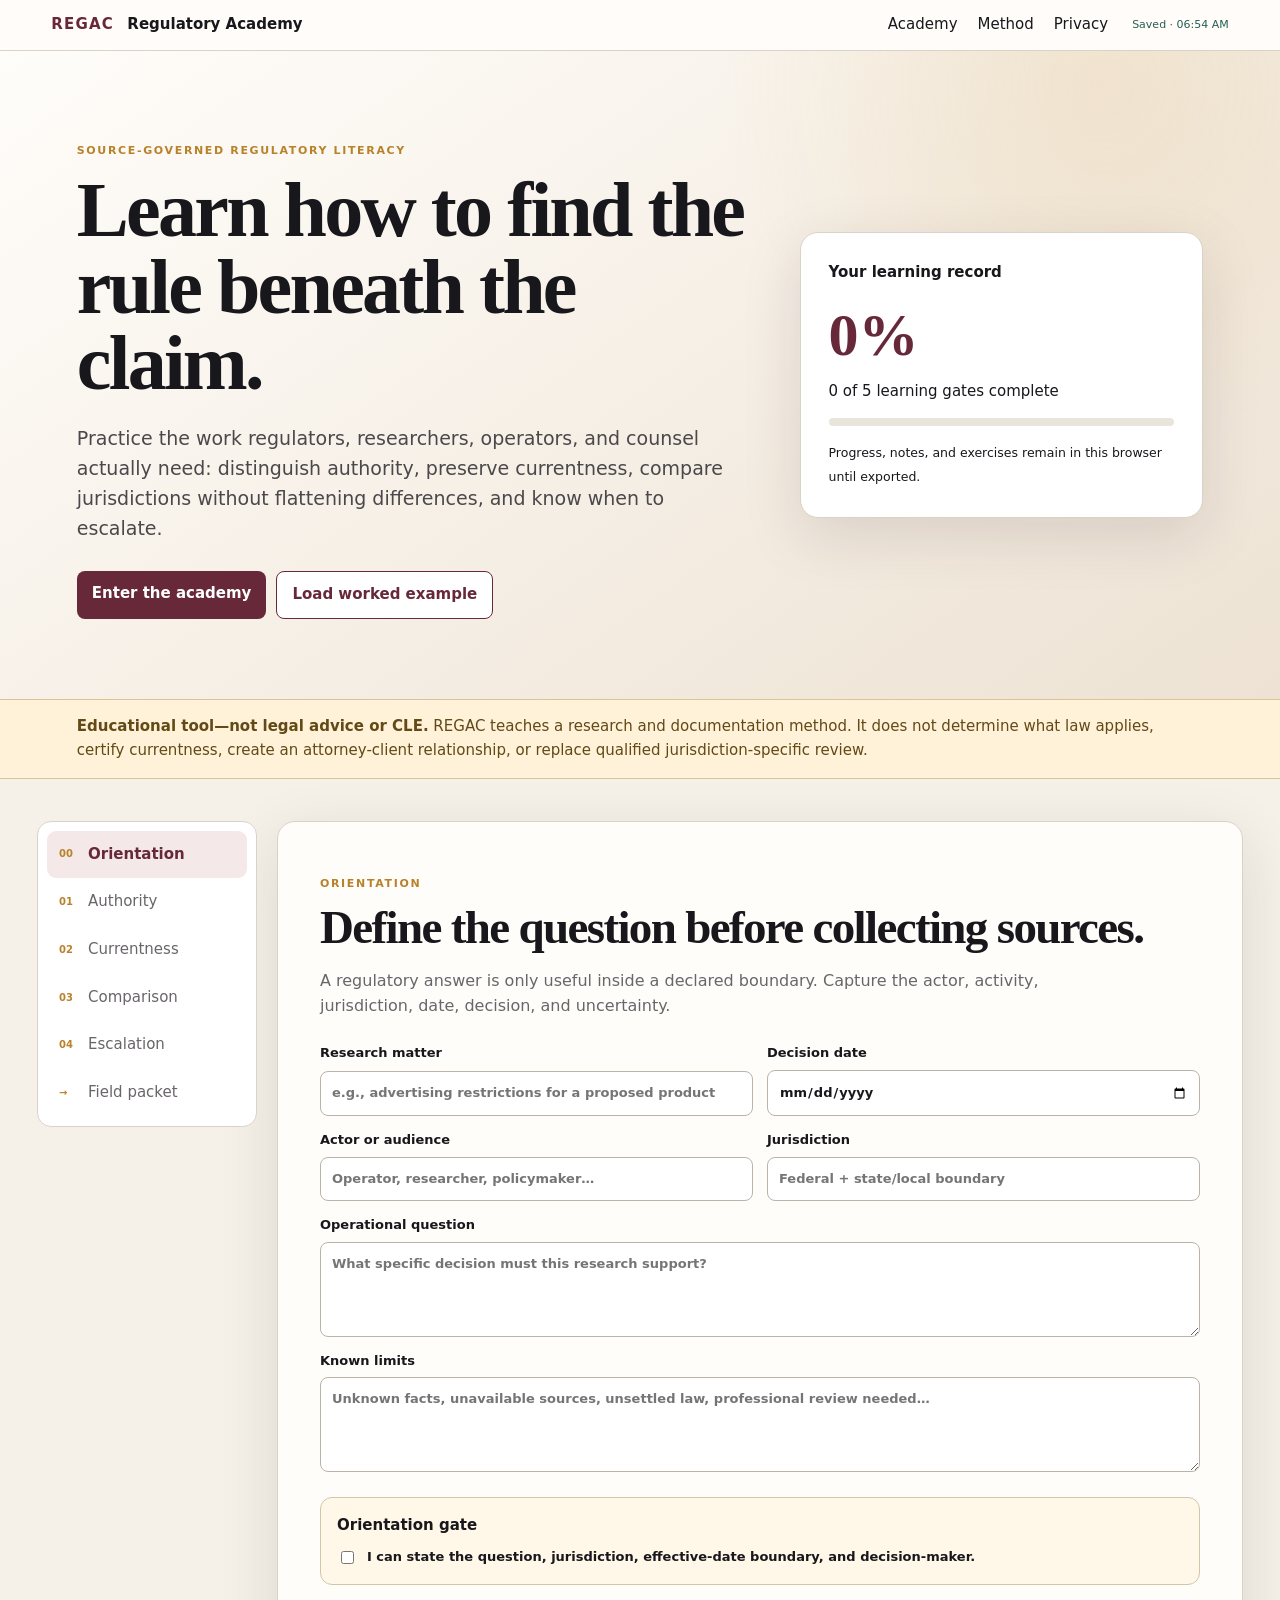
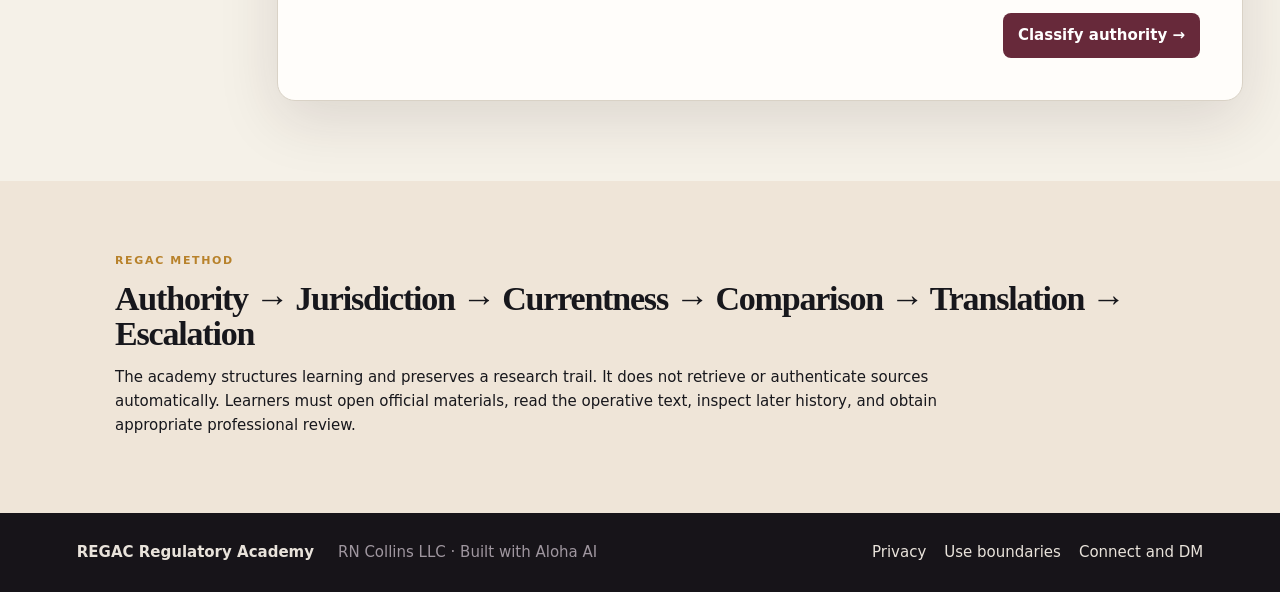
==== commit 1ff48539: "Consolidate interactive academy release" ====
--- a/index.html
+++ b/index.html
@@ -1,7 +1,7 @@
 <!doctype html>
 <html lang="en"><head><meta charset="utf-8"><meta name="viewport" content="width=device-width,initial-scale=1">
 <title>REGAC Regulatory Academy | Source-Governed Learning Lab</title>
-<meta name="description" content="An interactive regulatory literacy academy for learning how to classify authority, track jurisdiction and currentness, compare regimes, and document escalation.">
+<meta name="x-product-version" content="regac-academy-v2.0"><meta name="description" content="An interactive regulatory literacy academy for learning how to classify authority, track jurisdiction and currentness, compare regimes, and document escalation.">
 <link rel="canonical" href="https://regac-academy.vercel.app/"><link rel="stylesheet" href="/academy.css">
 </head><body>
 <header class="top"><a class="brand" href="/">REGAC <span>Regulatory Academy</span></a><nav><a href="#academy">Academy</a><a href="#method">Method</a><a href="/privacy">Privacy</a></nav><div id="save">Saved locally</div></header>
--- a/academy.css
+++ b/academy.css
@@ -0,0 +1 @@
+:root{--ink:#17171c;--muted:#69656a;--wine:#67293a;--wine2:#451b28;--gold:#b8822b;--cream:#f5f1e8;--paper:#fffdfa;--line:#d9d2c6;--green:#245f55;--red:#9b382f;--shadow:0 18px 60px #321b2220}*{box-sizing:border-box}html{scroll-behavior:smooth}body{margin:0;background:var(--cream);color:var(--ink);font:15px/1.58 system-ui,-apple-system,sans-serif}button,input,textarea,select{font:inherit}.top{position:sticky;top:0;z-index:20;display:flex;align-items:center;gap:24px;padding:13px clamp(18px,4vw,54px);background:#fffdfaed;border-bottom:1px solid var(--line);backdrop-filter:blur(14px)}.brand{font-weight:900;color:var(--wine);text-decoration:none;letter-spacing:.08em}.brand span{font-weight:600;letter-spacing:0;color:var(--ink);margin-left:7px}.top nav{display:flex;gap:20px;margin-left:auto}.top nav a,footer a{color:inherit;text-decoration:none}.top #save{font-size:11px;color:var(--green);min-width:92px}.hero{display:grid;grid-template-columns:1.25fr .75fr;gap:50px;align-items:center;padding:80px clamp(20px,6vw,90px);background:radial-gradient(circle at 86% 5%,#d8ad6530,transparent 30%),linear-gradient(145deg,#fffdfa,#ede2d3)}.eyebrow{text-transform:uppercase;letter-spacing:.15em;font-size:11px;font-weight:850;color:var(--gold)}h1,h2{font-family:Georgia,serif;letter-spacing:-.035em}h1{font-size:clamp(44px,6.6vw,78px);line-height:.98;margin:13px 0 22px;max-width:900px}h2{font-size:clamp(30px,4vw,47px);line-height:1.04;margin:8px 0 14px}.lede{font-size:19px;color:#4b484b;max-width:820px}.actions{display:flex;gap:10px;flex-wrap:wrap;margin-top:28px}.hero aside{background:#fff;border:1px solid var(--line);border-radius:18px;padding:28px;box-shadow:var(--shadow)}.big{font:700 60px/1 Georgia,serif;color:var(--wine);margin:20px 0 4px}.bar{height:8px;background:#e9e4dc;border-radius:9px;margin:15px 0}.bar i{display:block;width:0;height:100%;background:linear-gradient(90deg,var(--wine),var(--gold));border-radius:inherit;transition:.3s}.boundary{padding:15px clamp(20px,6vw,90px);background:#fff2d9;border-block:1px solid #dbc393;color:#624916}main{max-width:1250px;margin:42px auto 80px;padding:0 22px;display:grid;grid-template-columns:220px 1fr;gap:20px}.rail{position:sticky;top:76px;align-self:start;background:#fff;border:1px solid var(--line);border-radius:14px;padding:9px}.tab{display:flex;width:100%;gap:9px;align-items:center;border:0;background:transparent;color:var(--muted);padding:12px;border-radius:9px;text-align:left;cursor:pointer}.tab b{font-size:10px;color:var(--gold);width:20px}.tab.active{background:#f4e8e9;color:var(--wine);font-weight:800}.workspace{min-width:0}.panel{display:none;background:var(--paper);border:1px solid var(--line);border-radius:18px;padding:clamp(22px,4vw,42px);box-shadow:var(--shadow)}.panel.active{display:block}.panel>p:not(.eyebrow){color:var(--muted);font-size:16px;max-width:800px}.grid{display:grid;grid-template-columns:1fr 1fr;gap:14px;margin:25px 0}.full{grid-column:1/-1}label{display:grid;gap:6px;font-size:13px;font-weight:750}input,textarea,select{width:100%;padding:11px;border:1px solid #bbb3a8;border-radius:8px;background:#fff;color:var(--ink)}textarea{min-height:95px;resize:vertical}input:focus,textarea:focus,select:focus,button:focus-visible{outline:3px solid #67293a30;outline-offset:2px}.btn,.ghost,.danger{border:0;border-radius:8px;padding:11px 15px;font-weight:800;cursor:pointer}.btn{background:var(--wine);color:#fff;text-decoration:none;display:inline-block}.btn:hover{background:var(--wine2)}.btn.alt,.ghost{background:#fff;color:var(--wine);border:1px solid var(--wine)}.danger{background:#fff;color:var(--red);border:1px solid #d9aaa5}.lesson{border:1px solid #d3c5aa;background:#fff8e8;border-radius:12px;padding:16px;margin-top:22px}.check{display:flex;grid:none;gap:10px;align-items:flex-start;margin-top:9px}.check input{width:auto;margin-top:4px}.navrow{display:flex;justify-content:space-between;gap:10px;margin-top:28px}.exercise,.compare{border:1px solid var(--line);border-radius:13px;padding:19px;margin-top:22px;background:#fff}.exercise h3{margin:0}.feedback{padding:13px;border-left:4px solid var(--gold);background:#f7f2e9;color:var(--muted)}.compareHead{display:flex;justify-content:space-between;align-items:center;margin-bottom:12px}.compareRow{display:grid;grid-template-columns:1fr 1fr 1fr 40px;gap:8px;margin:8px 0}.compareRow button{border:1px solid #e4b5b0;background:#fff;color:var(--red);border-radius:7px}.summary{display:grid;grid-template-columns:repeat(3,1fr);gap:12px;margin:25px 0}.summary div{border:1px solid var(--line);border-radius:12px;padding:18px}.summary span{display:block;color:var(--muted);font-size:12px}.summary strong{font:700 23px Georgia,serif;color:var(--wine)}#packet article{border-top:1px solid var(--line);padding:18px 0}#packet h3{color:var(--wine)}.exports{background:var(--wine2);color:#fff;border-radius:14px;padding:22px;margin-top:25px}.exports .ghost{color:#fff;border-color:#fff;background:transparent}.method{padding:60px max(22px,calc((100vw - 1050px)/2));background:#efe5d8}.method p{max-width:850px}.method h2{font-size:34px}footer{display:flex;gap:24px;align-items:center;padding:28px clamp(20px,6vw,90px);background:#171419;color:#e9e3db}footer span{color:#9f969f}footer nav{display:flex;gap:18px;margin-left:auto}@media(max-width:800px){.hero,main{grid-template-columns:1fr}.rail{position:relative;top:0;display:flex;overflow:auto}.tab{min-width:145px}.grid,.summary{grid-template-columns:1fr}.full{grid-column:auto}.compareRow{grid-template-columns:1fr 1fr}.top nav{display:none}footer{align-items:flex-start;flex-direction:column}footer nav{margin:0}}@media(max-width:480px){.compareRow{grid-template-columns:1fr}.hero{padding-top:55px}}@media print{.top,.rail,.navrow,.actions,.boundary,.exports button,.method,footer{display:none!important}.hero{padding:20px;display:block}.hero aside{box-shadow:none}.workspace,.panel{display:block!important}.panel{box-shadow:none;border:0;page-break-after:always}main{display:block;margin:0}}
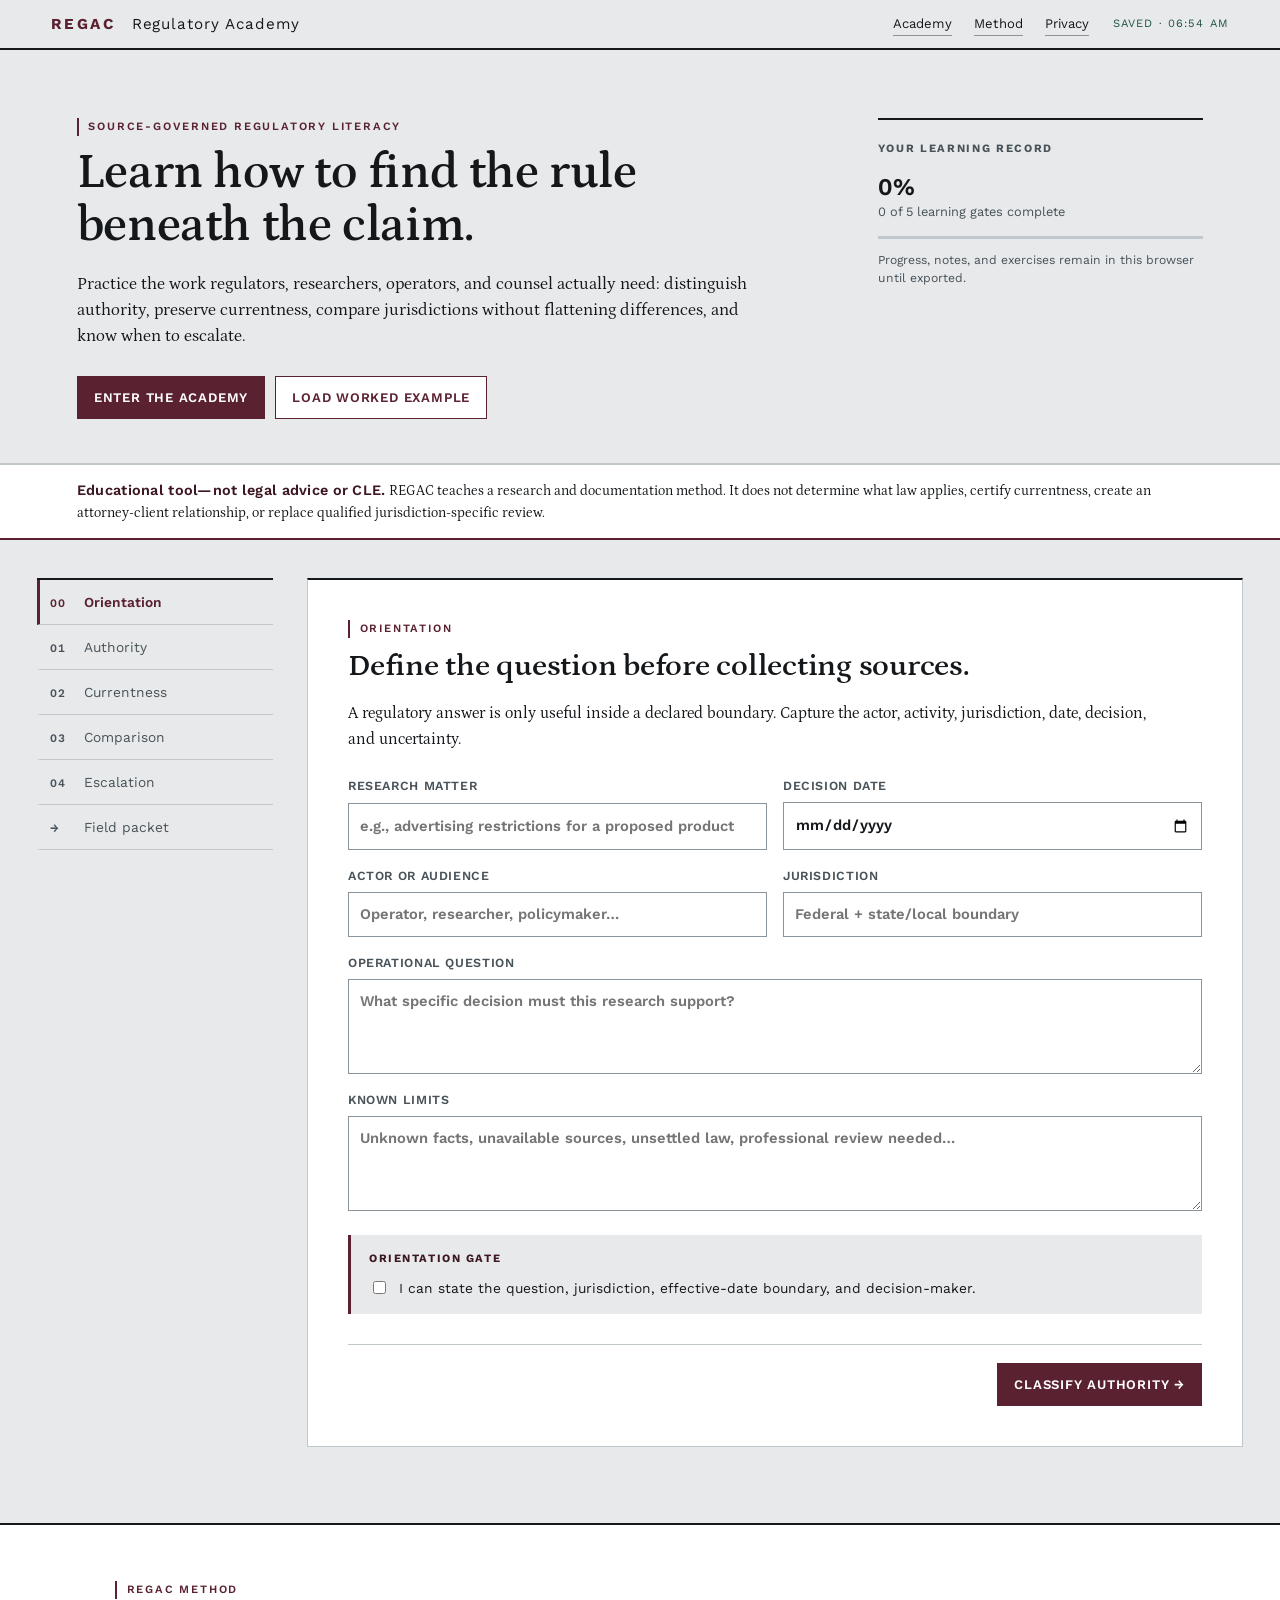
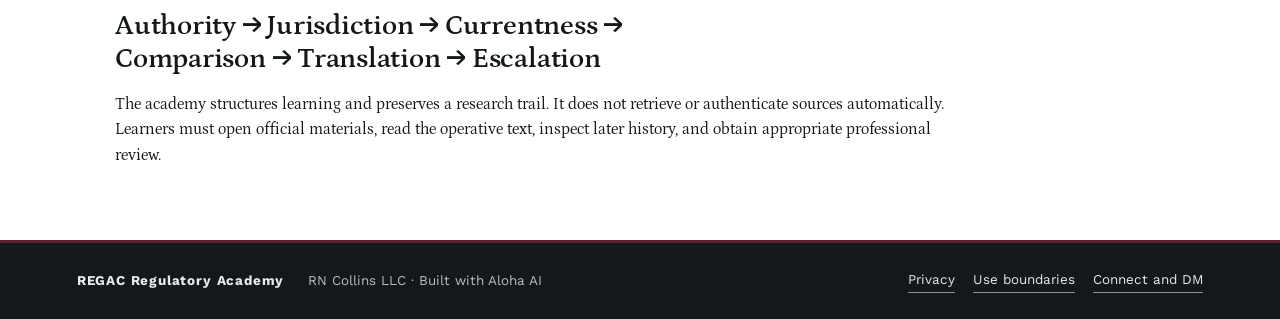
==== commit b33e8011: "Stop dressing a prelaunch concept as a live course The terms page states what REGAC is: "a public pr" ====
--- a/index.html
+++ b/index.html
@@ -2,7 +2,7 @@
 <html lang="en"><head><meta charset="utf-8"><meta name="viewport" content="width=device-width,initial-scale=1">
 <title>REGAC Regulatory Academy | Source-Governed Learning Lab</title>
 <meta name="x-product-version" content="regac-academy-v2.0"><meta name="description" content="An interactive regulatory literacy academy for learning how to classify authority, track jurisdiction and currentness, compare regimes, and document escalation.">
-<link rel="canonical" href="https://regac-academy.vercel.app/"><link rel="stylesheet" href="/academy.css">
+<link rel="canonical" href="https://regac-academy.vercel.app/"><link rel="preconnect" href="https://fonts.googleapis.com"><link rel="preconnect" href="https://fonts.gstatic.com" crossorigin><link rel="stylesheet" href="https://fonts.googleapis.com/css2?family=Petrona:ital,wght@0,400;0,500;0,600;1,400&family=Work+Sans:wght@400;500;600;700&display=swap"><link rel="stylesheet" href="/academy.css"><meta property="og:type" content="website"><meta property="og:site_name" content="REGAC"><meta property="og:title" content="REGAC Regulatory Academy — source-governed learning lab"><meta property="og:description" content="An interactive regulatory literacy academy for learning how to classify authority, track jurisdiction and currentness, compare regimes, and document escalation."><meta property="og:url" content="https://regac-academy.vercel.app/"><link rel="icon" type="image/svg+xml" href="/favicon.svg"><link rel="apple-touch-icon" sizes="180x180" href="/apple-touch-icon.png"><meta property="og:image" content="https://regac-academy.vercel.app/og.png"><meta property="og:image:width" content="1200"><meta property="og:image:height" content="630"><meta property="og:image:alt" content="REGAC Regulatory Academy share card: a wine masthead over the line 'Learn how to find the rule beneath the claim.' with a gold seal."><meta name="twitter:card" content="summary_large_image"><meta name="twitter:image" content="https://regac-academy.vercel.app/og.png"><meta name="twitter:image:alt" content="REGAC Regulatory Academy share card: a wine masthead over the line 'Learn how to find the rule beneath the claim.' with a gold seal."><meta name="twitter:title" content="REGAC Regulatory Academy — source-governed learning lab"><meta name="twitter:description" content="An interactive regulatory literacy academy for learning how to classify authority, track jurisdiction and currentness, compare regimes, and document escalation.">
 </head><body>
 <header class="top"><a class="brand" href="/">REGAC <span>Regulatory Academy</span></a><nav><a href="#academy">Academy</a><a href="#method">Method</a><a href="/privacy">Privacy</a></nav><div id="save">Saved locally</div></header>
 <section class="hero"><div><p class="eyebrow">Source-governed regulatory literacy</p><h1>Learn how to find the rule beneath the claim.</h1><p class="lede">Practice the work regulators, researchers, operators, and counsel actually need: distinguish authority, preserve currentness, compare jurisdictions without flattening differences, and know when to escalate.</p><div class="actions"><a class="btn" href="#academy">Enter the academy</a><button class="btn alt" id="example">Load worked example</button></div></div><aside><strong>Your learning record</strong><div class="big" id="percent">0%</div><p id="progressText">0 of 4 modules completed</p><div class="bar"><i id="bar"></i></div><small>Progress, notes, and exercises remain in this browser until exported.</small></aside></section>
--- a/academy.css
+++ b/academy.css
@@ -1 +1,211 @@
-:root{--ink:#17171c;--muted:#69656a;--wine:#67293a;--wine2:#451b28;--gold:#b8822b;--cream:#f5f1e8;--paper:#fffdfa;--line:#d9d2c6;--green:#245f55;--red:#9b382f;--shadow:0 18px 60px #321b2220}*{box-sizing:border-box}html{scroll-behavior:smooth}body{margin:0;background:var(--cream);color:var(--ink);font:15px/1.58 system-ui,-apple-system,sans-serif}button,input,textarea,select{font:inherit}.top{position:sticky;top:0;z-index:20;display:flex;align-items:center;gap:24px;padding:13px clamp(18px,4vw,54px);background:#fffdfaed;border-bottom:1px solid var(--line);backdrop-filter:blur(14px)}.brand{font-weight:900;color:var(--wine);text-decoration:none;letter-spacing:.08em}.brand span{font-weight:600;letter-spacing:0;color:var(--ink);margin-left:7px}.top nav{display:flex;gap:20px;margin-left:auto}.top nav a,footer a{color:inherit;text-decoration:none}.top #save{font-size:11px;color:var(--green);min-width:92px}.hero{display:grid;grid-template-columns:1.25fr .75fr;gap:50px;align-items:center;padding:80px clamp(20px,6vw,90px);background:radial-gradient(circle at 86% 5%,#d8ad6530,transparent 30%),linear-gradient(145deg,#fffdfa,#ede2d3)}.eyebrow{text-transform:uppercase;letter-spacing:.15em;font-size:11px;font-weight:850;color:var(--gold)}h1,h2{font-family:Georgia,serif;letter-spacing:-.035em}h1{font-size:clamp(44px,6.6vw,78px);line-height:.98;margin:13px 0 22px;max-width:900px}h2{font-size:clamp(30px,4vw,47px);line-height:1.04;margin:8px 0 14px}.lede{font-size:19px;color:#4b484b;max-width:820px}.actions{display:flex;gap:10px;flex-wrap:wrap;margin-top:28px}.hero aside{background:#fff;border:1px solid var(--line);border-radius:18px;padding:28px;box-shadow:var(--shadow)}.big{font:700 60px/1 Georgia,serif;color:var(--wine);margin:20px 0 4px}.bar{height:8px;background:#e9e4dc;border-radius:9px;margin:15px 0}.bar i{display:block;width:0;height:100%;background:linear-gradient(90deg,var(--wine),var(--gold));border-radius:inherit;transition:.3s}.boundary{padding:15px clamp(20px,6vw,90px);background:#fff2d9;border-block:1px solid #dbc393;color:#624916}main{max-width:1250px;margin:42px auto 80px;padding:0 22px;display:grid;grid-template-columns:220px 1fr;gap:20px}.rail{position:sticky;top:76px;align-self:start;background:#fff;border:1px solid var(--line);border-radius:14px;padding:9px}.tab{display:flex;width:100%;gap:9px;align-items:center;border:0;background:transparent;color:var(--muted);padding:12px;border-radius:9px;text-align:left;cursor:pointer}.tab b{font-size:10px;color:var(--gold);width:20px}.tab.active{background:#f4e8e9;color:var(--wine);font-weight:800}.workspace{min-width:0}.panel{display:none;background:var(--paper);border:1px solid var(--line);border-radius:18px;padding:clamp(22px,4vw,42px);box-shadow:var(--shadow)}.panel.active{display:block}.panel>p:not(.eyebrow){color:var(--muted);font-size:16px;max-width:800px}.grid{display:grid;grid-template-columns:1fr 1fr;gap:14px;margin:25px 0}.full{grid-column:1/-1}label{display:grid;gap:6px;font-size:13px;font-weight:750}input,textarea,select{width:100%;padding:11px;border:1px solid #bbb3a8;border-radius:8px;background:#fff;color:var(--ink)}textarea{min-height:95px;resize:vertical}input:focus,textarea:focus,select:focus,button:focus-visible{outline:3px solid #67293a30;outline-offset:2px}.btn,.ghost,.danger{border:0;border-radius:8px;padding:11px 15px;font-weight:800;cursor:pointer}.btn{background:var(--wine);color:#fff;text-decoration:none;display:inline-block}.btn:hover{background:var(--wine2)}.btn.alt,.ghost{background:#fff;color:var(--wine);border:1px solid var(--wine)}.danger{background:#fff;color:var(--red);border:1px solid #d9aaa5}.lesson{border:1px solid #d3c5aa;background:#fff8e8;border-radius:12px;padding:16px;margin-top:22px}.check{display:flex;grid:none;gap:10px;align-items:flex-start;margin-top:9px}.check input{width:auto;margin-top:4px}.navrow{display:flex;justify-content:space-between;gap:10px;margin-top:28px}.exercise,.compare{border:1px solid var(--line);border-radius:13px;padding:19px;margin-top:22px;background:#fff}.exercise h3{margin:0}.feedback{padding:13px;border-left:4px solid var(--gold);background:#f7f2e9;color:var(--muted)}.compareHead{display:flex;justify-content:space-between;align-items:center;margin-bottom:12px}.compareRow{display:grid;grid-template-columns:1fr 1fr 1fr 40px;gap:8px;margin:8px 0}.compareRow button{border:1px solid #e4b5b0;background:#fff;color:var(--red);border-radius:7px}.summary{display:grid;grid-template-columns:repeat(3,1fr);gap:12px;margin:25px 0}.summary div{border:1px solid var(--line);border-radius:12px;padding:18px}.summary span{display:block;color:var(--muted);font-size:12px}.summary strong{font:700 23px Georgia,serif;color:var(--wine)}#packet article{border-top:1px solid var(--line);padding:18px 0}#packet h3{color:var(--wine)}.exports{background:var(--wine2);color:#fff;border-radius:14px;padding:22px;margin-top:25px}.exports .ghost{color:#fff;border-color:#fff;background:transparent}.method{padding:60px max(22px,calc((100vw - 1050px)/2));background:#efe5d8}.method p{max-width:850px}.method h2{font-size:34px}footer{display:flex;gap:24px;align-items:center;padding:28px clamp(20px,6vw,90px);background:#171419;color:#e9e3db}footer span{color:#9f969f}footer nav{display:flex;gap:18px;margin-left:auto}@media(max-width:800px){.hero,main{grid-template-columns:1fr}.rail{position:relative;top:0;display:flex;overflow:auto}.tab{min-width:145px}.grid,.summary{grid-template-columns:1fr}.full{grid-column:auto}.compareRow{grid-template-columns:1fr 1fr}.top nav{display:none}footer{align-items:flex-start;flex-direction:column}footer nav{margin:0}}@media(max-width:480px){.compareRow{grid-template-columns:1fr}.hero{padding-top:55px}}@media print{.top,.rail,.navrow,.actions,.boundary,.exports button,.method,footer{display:none!important}.hero{padding:20px;display:block}.hero aside{box-shadow:none}.workspace,.panel{display:block!important}.panel{box-shadow:none;border:0;page-break-after:always}main{display:block;margin:0}}+/* ═══════════════════════════════════════════════════════════════════════════
+   REGAC — a curriculum that has not opened.
+
+   The terms page says what this is: "a public prelaunch curriculum concept.
+   It is not a live course, legal service, CLE program, credential, template
+   library, compliance system, or offer for sale." The page was not built like
+   that. It was built like a product: a gold-flecked wine gradient, 18px cards
+   floating on 60px shadows, a pill-shaped call to action, and a 60px
+   percentage above a rounded progress bar — the furniture of an enrolled
+   course, promising a thing nobody can enrol in.
+
+   So it is now a draft syllabus. Cool draft stock instead of cream; hairline
+   rules instead of cards and shadows; unit designators (00 … 04) in tabular
+   figures down a ruled contents column; the completion figure demoted from a
+   display number to a small status line, because progress through a concept
+   is a reading position, not an achievement. The boundary notice, which is
+   the most load-bearing sentence on the page, is set as the specimen band it
+   should always have been.
+
+   Petrona carries the syllabus voice and Work Sans the apparatus. Neither is
+   used anywhere else in this estate. Wine stays: it is REGAC's mark, and it
+   is in the favicon and the share card. The gold is gone from the interface —
+   it belonged to a sibling build, and it was doing the work an accent hue
+   should never be asked to do, which is to be the only thing that told this
+   site apart from six others.
+
+   Every text/background pair is measured against its resolved background.
+   ═══════════════════════════════════════════════════════════════════════════ */
+
+:root{
+  --ink:#15181B;
+  --muted:#485259;
+  --wine:#5A2231;
+  --wine2:#3C1620;
+  --wine-pale:#EFE3E6;
+  --paper:#E7E9EA;      /* draft stock: cool, flat, unpersuasive */
+  --sheet:#FFFFFF;
+  --rule:#C1C8CC;
+  --rule-firm:#8B949A;
+  --green:#1D5245;
+  --red:#8C2B21;
+  --serif:'Petrona','Iowan Old Style','Palatino Linotype',Palatino,serif;
+  --sans:'Work Sans',system-ui,-apple-system,'Segoe UI',sans-serif;
+  --shadow:none;
+}
+*{box-sizing:border-box}
+html{scroll-behavior:smooth}
+body{margin:0;background:var(--paper);color:var(--ink);
+  font:16px/1.6 var(--serif);-webkit-text-size-adjust:100%}
+button,input,textarea,select{font:inherit;font-family:var(--sans)}
+
+/* ── masthead ─────────────────────────────────────────────────────────────── */
+.top{position:sticky;top:0;z-index:20;display:flex;align-items:center;gap:24px;
+  padding:12px clamp(18px,4vw,54px);background:var(--paper);
+  border-bottom:2px solid var(--ink);backdrop-filter:none}
+.brand{font-family:var(--sans);font-weight:700;font-size:.95rem;color:var(--wine);
+  text-decoration:none;letter-spacing:.18em;text-transform:uppercase}
+.brand span{font-weight:400;letter-spacing:.06em;color:var(--ink);margin-left:9px;text-transform:none}
+.top nav{display:flex;gap:22px;margin-left:auto;font-family:var(--sans);font-size:.82rem}
+.top nav a,footer a{color:inherit;text-decoration:none;border-bottom:1px solid var(--rule-firm);padding-bottom:1px}
+.top nav a:hover,footer a:hover{border-bottom-color:currentColor}
+.top #save{font-family:var(--sans);font-size:.7rem;letter-spacing:.1em;text-transform:uppercase;
+  color:var(--green);min-width:104px;text-align:right}
+
+/* ── the title page of a syllabus, not a hero ─────────────────────────────── */
+.hero{display:grid;grid-template-columns:1.4fr .6fr;gap:44px;align-items:start;
+  padding:clamp(40px,6vw,68px) clamp(20px,6vw,90px) clamp(30px,4vw,44px);
+  background:var(--paper);border-bottom:1px solid var(--rule)}
+.eyebrow{font-family:var(--sans);text-transform:uppercase;letter-spacing:.16em;
+  font-size:.7rem;font-weight:600;color:var(--wine);font-variant-numeric:tabular-nums;
+  margin:0 0 .7rem;padding-left:.6rem;border-left:2px solid var(--wine)}
+h1,h2{font-family:var(--serif);font-weight:600;letter-spacing:-.008em}
+h1{font-size:clamp(2rem,4.2vw,3.05rem);line-height:1.08;margin:8px 0 18px;max-width:20ch}
+h2{font-size:clamp(1.4rem,2.4vw,1.95rem);line-height:1.16;margin:6px 0 12px}
+.lede{font-size:1.06rem;line-height:1.55;color:var(--ink);max-width:64ch}
+.actions{display:flex;gap:10px;flex-wrap:wrap;margin-top:26px}
+
+/* The learning record was a 60px percentage over a rounded bar — an enrolment
+   dashboard. It is a reading position, so it is set as one. */
+.hero aside{background:none;border:0;border-top:2px solid var(--ink);border-radius:0;
+  padding:14px 0 0;box-shadow:none;font-family:var(--sans)}
+.hero aside strong{font-size:.7rem;letter-spacing:.15em;text-transform:uppercase;color:var(--muted)}
+.hero aside small{display:block;margin-top:12px;font-size:.76rem;line-height:1.5;color:var(--muted)}
+.big{font:600 1.5rem/1.1 var(--sans);font-variant-numeric:tabular-nums;
+  color:var(--ink);margin:14px 0 2px;letter-spacing:-.01em}
+#progressText{font-size:.8rem;color:var(--muted);margin:0}
+.bar{height:3px;background:var(--rule);border-radius:0;margin:13px 0 0}
+.bar i{display:block;width:0;height:100%;background:var(--wine);border-radius:0;transition:width .3s}
+
+/* ── the boundary is the most load-bearing sentence here ──────────────────── */
+.boundary{padding:14px clamp(20px,6vw,90px);background:var(--sheet);
+  border-top:1px solid var(--rule);border-bottom:2px solid var(--wine);
+  color:var(--ink);font-size:.9rem;line-height:1.55}
+.boundary strong{font-family:var(--sans);font-weight:600;letter-spacing:.02em;color:var(--wine2)}
+
+main{max-width:1250px;margin:38px auto 76px;padding:0 22px;
+  display:grid;grid-template-columns:236px 1fr;gap:34px}
+
+/* ── contents column ──────────────────────────────────────────────────────── */
+.rail{position:sticky;top:74px;align-self:start;background:none;border:0;
+  border-top:2px solid var(--ink);border-radius:0;padding:0}
+.tab{display:flex;width:100%;gap:12px;align-items:baseline;border:0;
+  border-bottom:1px solid var(--rule);border-left:3px solid transparent;
+  background:transparent;color:var(--muted);padding:11px 10px;border-radius:0;
+  text-align:left;cursor:pointer;font-family:var(--sans);font-size:.86rem}
+.tab b{font-size:.72rem;font-weight:600;color:var(--muted);width:22px;
+  font-variant-numeric:tabular-nums;letter-spacing:.06em}
+.tab.active{background:none;color:var(--wine);font-weight:600;border-left-color:var(--wine)}
+.tab.active b{color:var(--wine)}
+.tab:hover{color:var(--ink)}
+
+/* ── sheets ───────────────────────────────────────────────────────────────── */
+.workspace{min-width:0}
+.panel{display:none;background:var(--sheet);border:1px solid var(--rule);
+  border-top:2px solid var(--ink);border-radius:0;
+  padding:clamp(22px,4vw,40px);box-shadow:none}
+.panel.active{display:block}
+.panel>p:not(.eyebrow){color:var(--ink);font-size:1rem;max-width:74ch}
+.grid{display:grid;grid-template-columns:1fr 1fr;gap:16px;margin:24px 0}
+.full{grid-column:1/-1}
+label{display:grid;gap:6px;font-family:var(--sans);font-size:.78rem;font-weight:600;
+  letter-spacing:.05em;text-transform:uppercase;color:var(--muted)}
+input,textarea,select{width:100%;padding:10px 11px;border:1px solid var(--rule-firm);
+  border-radius:0;background:var(--sheet);color:var(--ink);
+  font-family:var(--sans);font-size:.92rem;text-transform:none;letter-spacing:0}
+textarea{min-height:95px;resize:vertical;line-height:1.5}
+input:focus,textarea:focus,select:focus,button:focus-visible,a:focus-visible{
+  outline:3px solid var(--wine);outline-offset:2px}
+
+/* Document controls, not enrolment buttons. */
+.btn,.ghost,.danger{border:1px solid var(--wine);border-radius:0;padding:10px 16px;
+  font-family:var(--sans);font-weight:600;font-size:.82rem;letter-spacing:.06em;
+  text-transform:uppercase;cursor:pointer}
+.btn{background:var(--wine);color:#fff;text-decoration:none;display:inline-block}
+.btn:hover{background:var(--wine2);border-color:var(--wine2)}
+.btn.alt,.ghost{background:var(--sheet);color:var(--wine);border:1px solid var(--wine)}
+.danger{background:var(--sheet);color:var(--red);border:1px solid var(--red)}
+
+.lesson{border:0;border-left:3px solid var(--wine);background:var(--paper);
+  border-radius:0;padding:15px 18px;margin-top:24px;font-family:var(--sans);font-size:.88rem}
+.lesson strong{display:block;font-size:.7rem;letter-spacing:.14em;text-transform:uppercase;
+  color:var(--wine2);margin-bottom:6px}
+.check{display:flex;grid:none;gap:10px;align-items:flex-start;margin-top:9px;
+  font-size:.86rem;font-weight:400;letter-spacing:0;text-transform:none;color:var(--ink)}
+.check input{width:auto;margin-top:4px}
+.navrow{display:flex;justify-content:space-between;gap:10px;margin-top:30px;
+  border-top:1px solid var(--rule);padding-top:18px}
+
+.exercise,.compare{border:0;border-top:1px solid var(--rule);border-radius:0;
+  padding:20px 0 0;margin-top:26px;background:none}
+.exercise h3{margin:0;font-family:var(--sans);font-size:.74rem;letter-spacing:.15em;
+  text-transform:uppercase;color:var(--muted)}
+.feedback{padding:13px 15px;border:0;border-left:3px solid var(--rule-firm);
+  background:var(--paper);color:var(--muted);font-family:var(--sans);font-size:.86rem}
+.compareHead{display:flex;justify-content:space-between;align-items:center;margin-bottom:12px}
+.compareRow{display:grid;grid-template-columns:1fr 1fr 1fr 40px;gap:8px;margin:8px 0}
+.compareRow button{border:1px solid var(--red);background:var(--sheet);color:var(--red);border-radius:0}
+
+/* ── the record ───────────────────────────────────────────────────────────── */
+.summary{display:grid;grid-template-columns:repeat(3,1fr);gap:0;margin:26px 0;
+  border-top:2px solid var(--ink)}
+.summary div{border:0;border-bottom:1px solid var(--rule);border-radius:0;padding:14px 16px 14px 0}
+.summary span{display:block;font-family:var(--sans);font-size:.68rem;letter-spacing:.13em;
+  text-transform:uppercase;color:var(--muted);margin-bottom:5px}
+.summary strong{font:600 1.15rem/1.2 var(--sans);font-variant-numeric:tabular-nums;color:var(--wine)}
+#packet article{border-top:1px solid var(--rule);padding:18px 0}
+#packet h3{color:var(--wine);font-family:var(--serif);font-size:1.1rem;margin:0 0 6px}
+.exports{background:var(--ink);color:#EDEEEF;border-radius:0;padding:22px;margin-top:28px}
+.exports h3{font-family:var(--serif);margin:0 0 6px}
+.exports .ghost{color:#fff;border-color:#fff;background:transparent}
+
+.method{padding:56px max(22px,calc((100vw - 1050px)/2));background:var(--sheet);
+  border-top:2px solid var(--ink)}
+.method p{max-width:78ch}
+.method h2{font-size:clamp(1.35rem,2.2vw,1.85rem);max-width:34ch}
+
+footer{display:flex;gap:24px;align-items:center;padding:26px clamp(20px,6vw,90px);
+  background:var(--ink);color:#E7E9EA;font-family:var(--sans);font-size:.84rem;
+  border-top:3px solid var(--wine)}
+footer strong{letter-spacing:.06em}
+footer span{color:#B9BFC3}
+footer nav{display:flex;gap:18px;margin-left:auto}
+
+@media(max-width:800px){
+  .hero,main{grid-template-columns:1fr}
+  .rail{position:relative;top:0;display:flex;overflow:auto;border-top:2px solid var(--ink)}
+  .tab{min-width:150px;border-bottom:0;border-left:0;border-top:3px solid transparent}
+  .tab.active{border-left-color:transparent;border-top-color:var(--wine)}
+  .grid,.summary{grid-template-columns:1fr}
+  .full{grid-column:auto}
+  .compareRow{grid-template-columns:1fr 1fr}
+  .top nav{display:none}
+  footer{align-items:flex-start;flex-direction:column}
+  footer nav{margin:0}
+}
+@media(max-width:480px){.compareRow{grid-template-columns:1fr}.hero{padding-top:44px}}
+@media(prefers-reduced-motion:reduce){html{scroll-behavior:auto}*{transition:none!important;animation:none!important}}
+@media(forced-colors:active){
+  .tab.active{border-left-color:Highlight}
+  .bar i{background:Highlight}
+  .panel,.summary,.rail{border-color:CanvasText}
+}
+@media print{
+  .top,.rail,.navrow,.actions,.boundary,.exports button,.method,footer{display:none!important}
+  body{background:#fff;color:#000}
+  .hero{padding:20px;display:block;border:0}
+  .hero aside{box-shadow:none}
+  .workspace,.panel{display:block!important}
+  .panel{box-shadow:none;border:0;page-break-after:always}
+  main{display:block;margin:0}
+}
